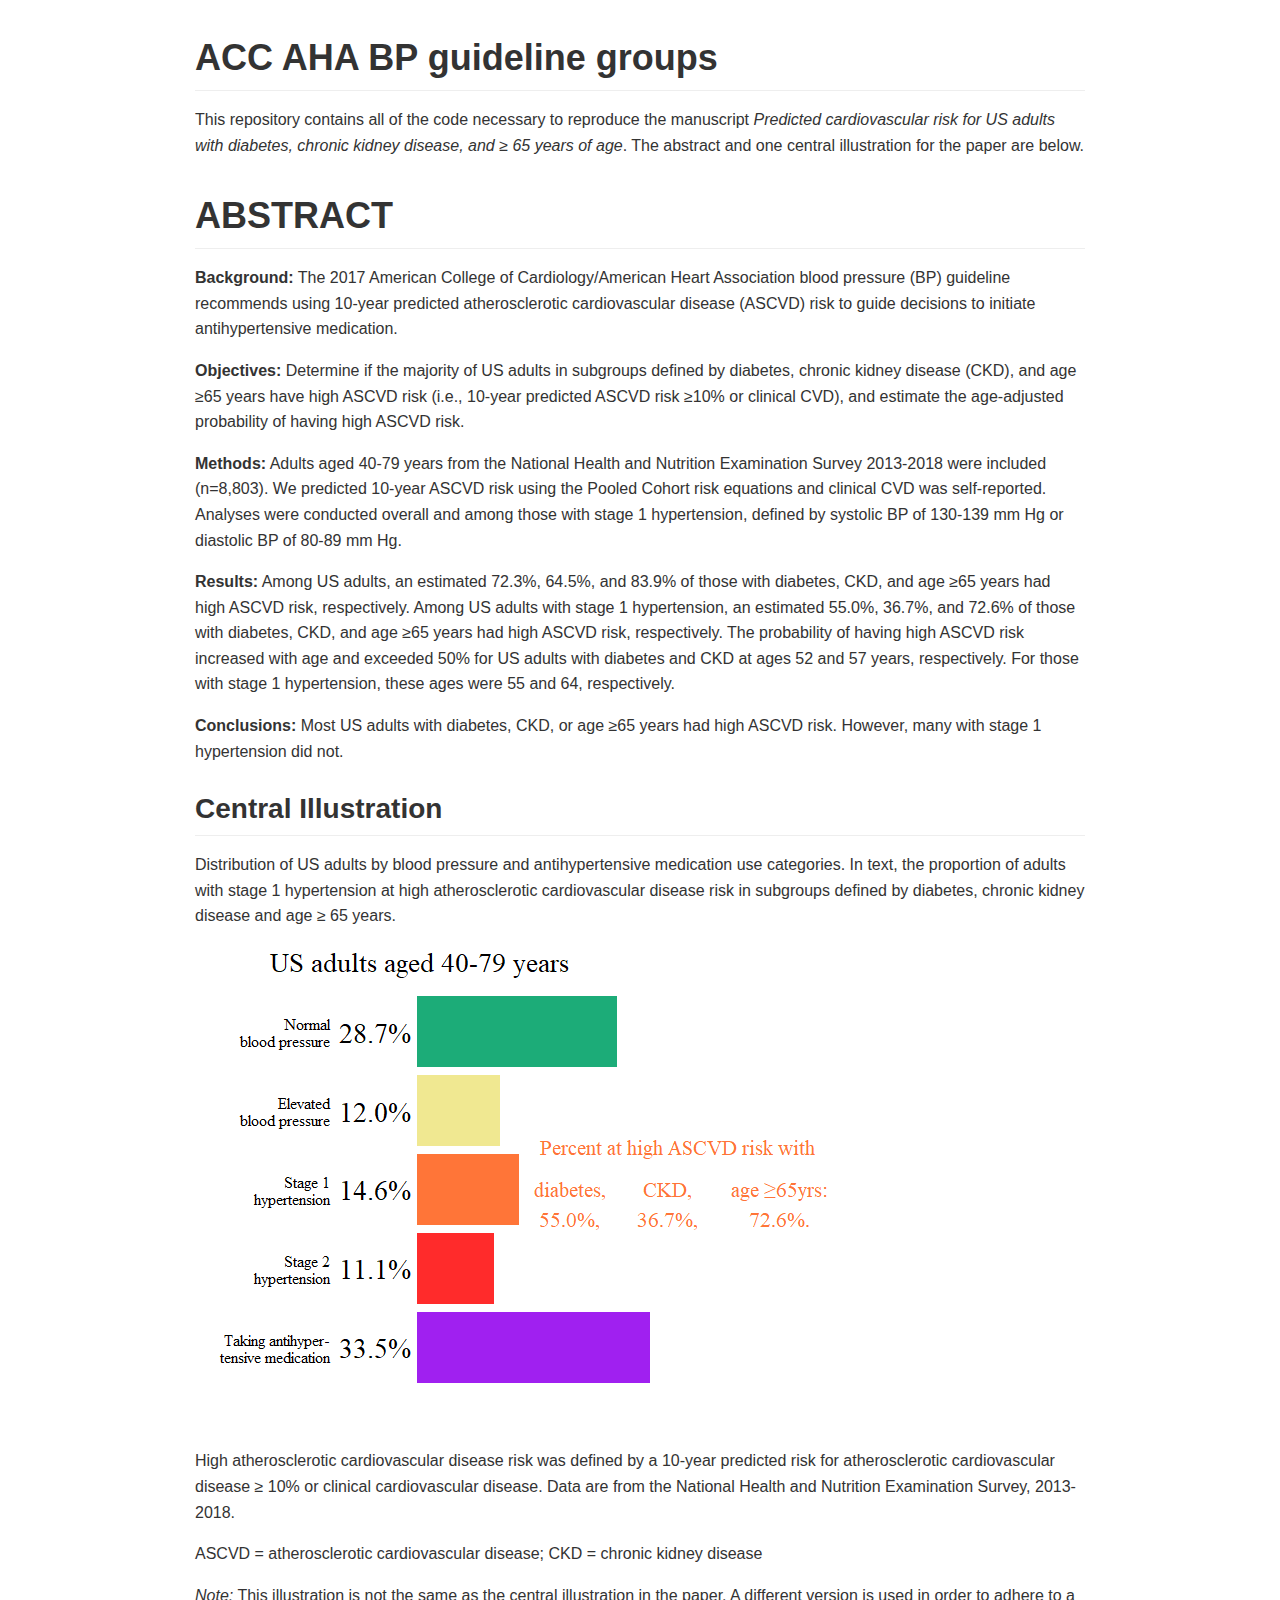
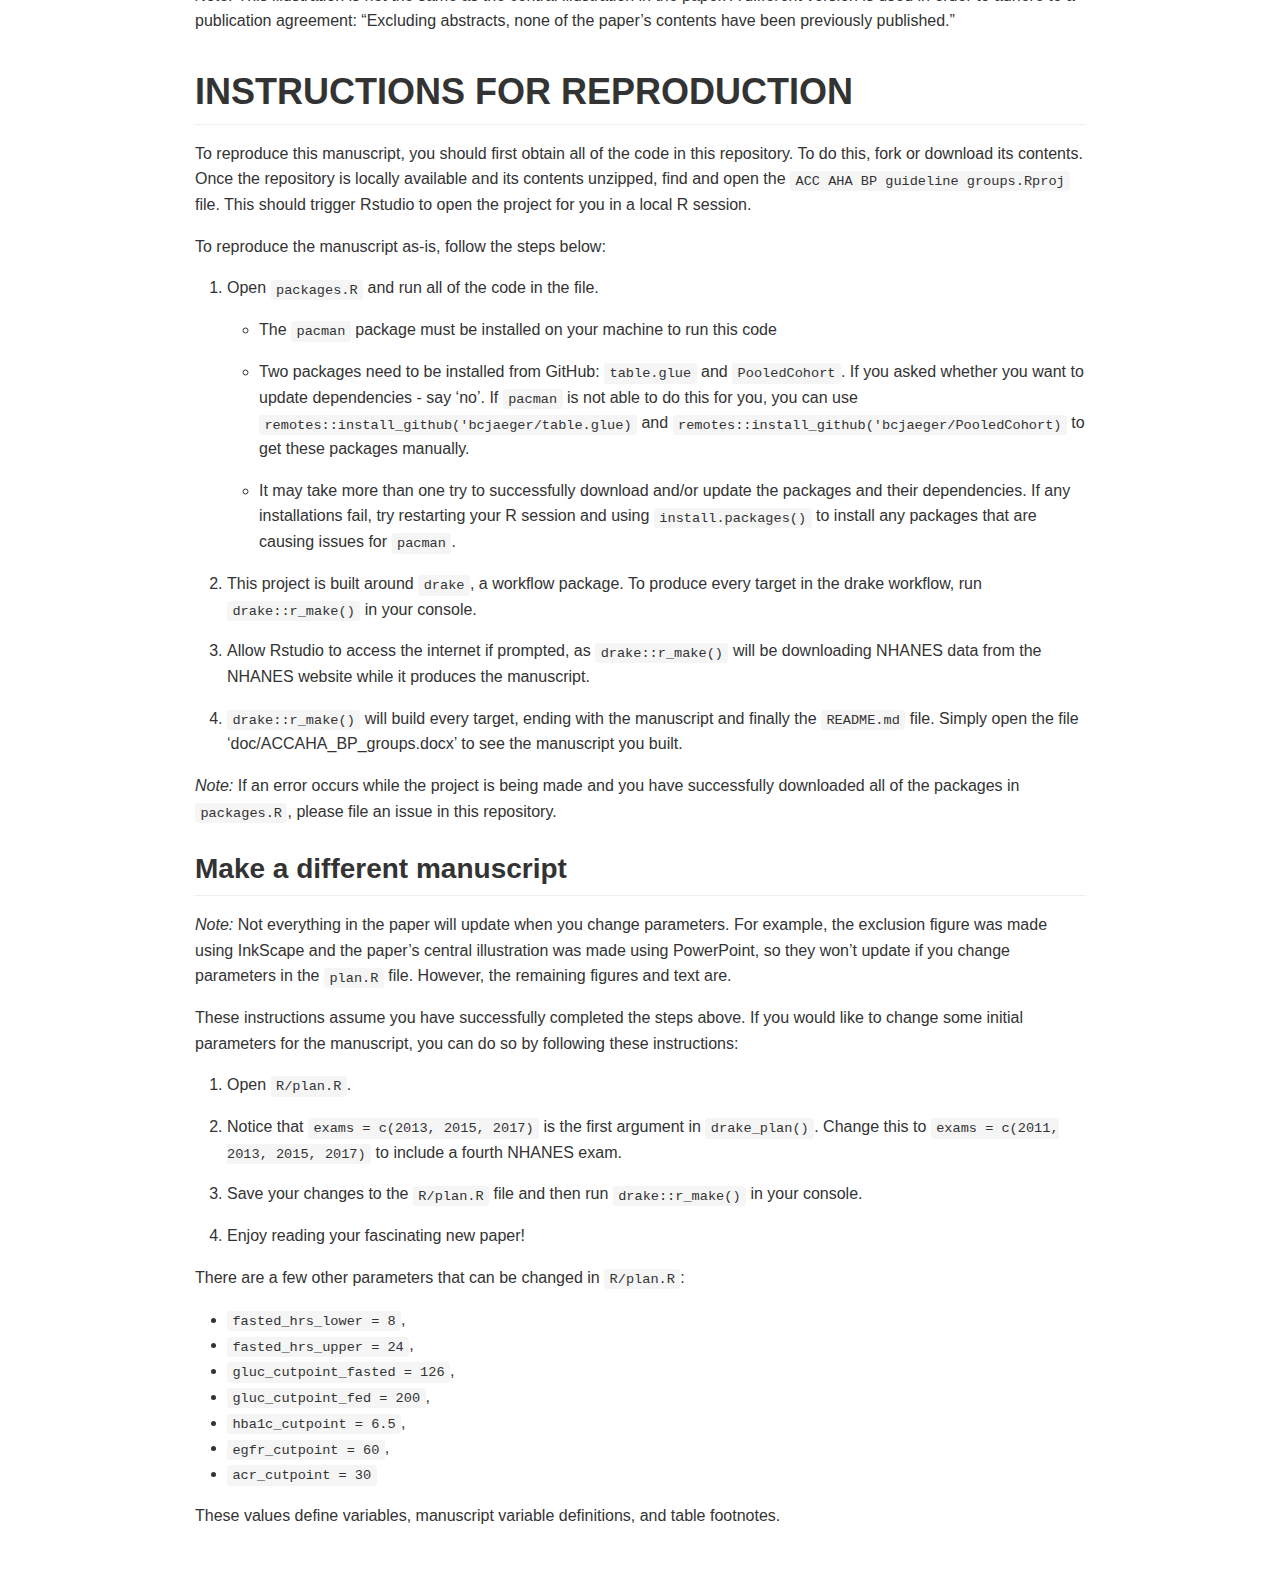
==== README.html @ e724a8c4 "no longer ignore html" ====
<!DOCTYPE html>

<html xmlns="http://www.w3.org/1999/xhtml">

<head>

<meta charset="utf-8">
<meta http-equiv="Content-Type" content="text/html; charset=utf-8" />
<meta name="generator" content="pandoc" />
<meta name="viewport" content="width=device-width, initial-scale=1">

<style type="text/css">
@font-face {
font-family: octicons-link;
src: url([data-uri]) format('woff');
}
body {
-webkit-text-size-adjust: 100%;
text-size-adjust: 100%;
color: #333;
font-family: "Helvetica Neue", Helvetica, "Segoe UI", Arial, freesans, sans-serif, "Apple Color Emoji", "Segoe UI Emoji", "Segoe UI Symbol";
font-size: 16px;
line-height: 1.6;
word-wrap: break-word;
}
a {
background-color: transparent;
}
a:active,
a:hover {
outline: 0;
}
strong {
font-weight: bold;
}
h1 {
font-size: 2em;
margin: 0.67em 0;
}
img {
border: 0;
}
hr {
box-sizing: content-box;
height: 0;
}
pre {
overflow: auto;
}
code,
kbd,
pre {
font-family: monospace, monospace;
font-size: 1em;
}
input {
color: inherit;
font: inherit;
margin: 0;
}
html input[disabled] {
cursor: default;
}
input {
line-height: normal;
}
input[type="checkbox"] {
box-sizing: border-box;
padding: 0;
}
table {
border-collapse: collapse;
border-spacing: 0;
}
td,
th {
padding: 0;
}
* {
box-sizing: border-box;
}
input {
font: 13px / 1.4 Helvetica, arial, nimbussansl, liberationsans, freesans, clean, sans-serif, "Apple Color Emoji", "Segoe UI Emoji", "Segoe UI Symbol";
}
a {
color: #4078c0;
text-decoration: none;
}
a:hover,
a:active {
text-decoration: underline;
}
hr {
height: 0;
margin: 15px 0;
overflow: hidden;
background: transparent;
border: 0;
border-bottom: 1px solid #ddd;
}
hr:before {
display: table;
content: "";
}
hr:after {
display: table;
clear: both;
content: "";
}
h1,
h2,
h3,
h4,
h5,
h6 {
margin-top: 15px;
margin-bottom: 15px;
line-height: 1.1;
}
h1 {
font-size: 30px;
}
h2 {
font-size: 21px;
}
h3 {
font-size: 16px;
}
h4 {
font-size: 14px;
}
h5 {
font-size: 12px;
}
h6 {
font-size: 11px;
}
blockquote {
margin: 0;
}
ul,
ol {
padding: 0;
margin-top: 0;
margin-bottom: 0;
}
ol ol,
ul ol {
list-style-type: lower-roman;
}
ul ul ol,
ul ol ol,
ol ul ol,
ol ol ol {
list-style-type: lower-alpha;
}
dd {
margin-left: 0;
}
code {
font-family: Consolas, "Liberation Mono", Menlo, Courier, monospace;
font-size: 12px;
}
pre {
margin-top: 0;
margin-bottom: 0;
font: 12px Consolas, "Liberation Mono", Menlo, Courier, monospace;
}
.select::-ms-expand {
opacity: 0;
}
.octicon {
font: normal normal normal 16px/1 octicons-link;
display: inline-block;
text-decoration: none;
text-rendering: auto;
-webkit-font-smoothing: antialiased;
-moz-osx-font-smoothing: grayscale;
-webkit-user-select: none;
-moz-user-select: none;
-ms-user-select: none;
user-select: none;
}
.octicon-link:before {
content: '\f05c';
}
.markdown-body:before {
display: table;
content: "";
}
.markdown-body:after {
display: table;
clear: both;
content: "";
}
.markdown-body>*:first-child {
margin-top: 0 !important;
}
.markdown-body>*:last-child {
margin-bottom: 0 !important;
}
a:not([href]) {
color: inherit;
text-decoration: none;
}
.anchor {
display: inline-block;
padding-right: 2px;
margin-left: -18px;
}
.anchor:focus {
outline: none;
}
h1,
h2,
h3,
h4,
h5,
h6 {
margin-top: 1em;
margin-bottom: 16px;
font-weight: bold;
line-height: 1.4;
}
h1 .octicon-link,
h2 .octicon-link,
h3 .octicon-link,
h4 .octicon-link,
h5 .octicon-link,
h6 .octicon-link {
color: #000;
vertical-align: middle;
visibility: hidden;
}
h1:hover .anchor,
h2:hover .anchor,
h3:hover .anchor,
h4:hover .anchor,
h5:hover .anchor,
h6:hover .anchor {
text-decoration: none;
}
h1:hover .anchor .octicon-link,
h2:hover .anchor .octicon-link,
h3:hover .anchor .octicon-link,
h4:hover .anchor .octicon-link,
h5:hover .anchor .octicon-link,
h6:hover .anchor .octicon-link {
visibility: visible;
}
h1 {
padding-bottom: 0.3em;
font-size: 2.25em;
line-height: 1.2;
border-bottom: 1px solid #eee;
}
h1 .anchor {
line-height: 1;
}
h2 {
padding-bottom: 0.3em;
font-size: 1.75em;
line-height: 1.225;
border-bottom: 1px solid #eee;
}
h2 .anchor {
line-height: 1;
}
h3 {
font-size: 1.5em;
line-height: 1.43;
}
h3 .anchor {
line-height: 1.2;
}
h4 {
font-size: 1.25em;
}
h4 .anchor {
line-height: 1.2;
}
h5 {
font-size: 1em;
}
h5 .anchor {
line-height: 1.1;
}
h6 {
font-size: 1em;
color: #777;
}
h6 .anchor {
line-height: 1.1;
}
p,
blockquote,
ul,
ol,
dl,
table,
pre {
margin-top: 0;
margin-bottom: 16px;
}
hr {
height: 4px;
padding: 0;
margin: 16px 0;
background-color: #e7e7e7;
border: 0 none;
}
ul,
ol {
padding-left: 2em;
}
ul ul,
ul ol,
ol ol,
ol ul {
margin-top: 0;
margin-bottom: 0;
}
li>p {
margin-top: 16px;
}
dl {
padding: 0;
}
dl dt {
padding: 0;
margin-top: 16px;
font-size: 1em;
font-style: italic;
font-weight: bold;
}
dl dd {
padding: 0 16px;
margin-bottom: 16px;
}
blockquote {
padding: 0 15px;
color: #777;
border-left: 4px solid #ddd;
}
blockquote>:first-child {
margin-top: 0;
}
blockquote>:last-child {
margin-bottom: 0;
}
table {
display: block;
width: 100%;
overflow: auto;
word-break: normal;
word-break: keep-all;
}
table th {
font-weight: bold;
}
table th,
table td {
padding: 6px 13px;
border: 1px solid #ddd;
}
table tr {
background-color: #fff;
border-top: 1px solid #ccc;
}
table tr:nth-child(2n) {
background-color: #f8f8f8;
}
img {
max-width: 100%;
box-sizing: content-box;
background-color: #fff;
}
code {
padding: 0;
padding-top: 0.2em;
padding-bottom: 0.2em;
margin: 0;
font-size: 85%;
background-color: rgba(0,0,0,0.04);
border-radius: 3px;
}
code:before,
code:after {
letter-spacing: -0.2em;
content: "\00a0";
}
pre>code {
padding: 0;
margin: 0;
font-size: 100%;
word-break: normal;
white-space: pre;
background: transparent;
border: 0;
}
.highlight {
margin-bottom: 16px;
}
.highlight pre,
pre {
padding: 16px;
overflow: auto;
font-size: 85%;
line-height: 1.45;
background-color: #f7f7f7;
border-radius: 3px;
}
.highlight pre {
margin-bottom: 0;
word-break: normal;
}
pre {
word-wrap: normal;
}
pre code {
display: inline;
max-width: initial;
padding: 0;
margin: 0;
overflow: initial;
line-height: inherit;
word-wrap: normal;
background-color: transparent;
border: 0;
}
pre code:before,
pre code:after {
content: normal;
}
kbd {
display: inline-block;
padding: 3px 5px;
font-size: 11px;
line-height: 10px;
color: #555;
vertical-align: middle;
background-color: #fcfcfc;
border: solid 1px #ccc;
border-bottom-color: #bbb;
border-radius: 3px;
box-shadow: inset 0 -1px 0 #bbb;
}
.pl-c {
color: #969896;
}
.pl-c1,
.pl-s .pl-v {
color: #0086b3;
}
.pl-e,
.pl-en {
color: #795da3;
}
.pl-s .pl-s1,
.pl-smi {
color: #333;
}
.pl-ent {
color: #63a35c;
}
.pl-k {
color: #a71d5d;
}
.pl-pds,
.pl-s,
.pl-s .pl-pse .pl-s1,
.pl-sr,
.pl-sr .pl-cce,
.pl-sr .pl-sra,
.pl-sr .pl-sre {
color: #183691;
}
.pl-v {
color: #ed6a43;
}
.pl-id {
color: #b52a1d;
}
.pl-ii {
background-color: #b52a1d;
color: #f8f8f8;
}
.pl-sr .pl-cce {
color: #63a35c;
font-weight: bold;
}
.pl-ml {
color: #693a17;
}
.pl-mh,
.pl-mh .pl-en,
.pl-ms {
color: #1d3e81;
font-weight: bold;
}
.pl-mq {
color: #008080;
}
.pl-mi {
color: #333;
font-style: italic;
}
.pl-mb {
color: #333;
font-weight: bold;
}
.pl-md {
background-color: #ffecec;
color: #bd2c00;
}
.pl-mi1 {
background-color: #eaffea;
color: #55a532;
}
.pl-mdr {
color: #795da3;
font-weight: bold;
}
.pl-mo {
color: #1d3e81;
}
kbd {
display: inline-block;
padding: 3px 5px;
font: 11px Consolas, "Liberation Mono", Menlo, Courier, monospace;
line-height: 10px;
color: #555;
vertical-align: middle;
background-color: #fcfcfc;
border: solid 1px #ccc;
border-bottom-color: #bbb;
border-radius: 3px;
box-shadow: inset 0 -1px 0 #bbb;
}
.task-list-item {
list-style-type: none;
}
.task-list-item+.task-list-item {
margin-top: 3px;
}
.task-list-item input {
margin: 0 0.35em 0.25em -1.6em;
vertical-align: middle;
}
:checked+.radio-label {
z-index: 1;
position: relative;
border-color: #4078c0;
}
.sourceLine {
display: inline-block;
}
code .kw { color: #000000; }
code .dt { color: #ed6a43; }
code .dv { color: #009999; }
code .bn { color: #009999; }
code .fl { color: #009999; }
code .ch { color: #009999; }
code .st { color: #183691; }
code .co { color: #969896; }
code .ot { color: #0086b3; }
code .al { color: #a61717; }
code .fu { color: #63a35c; }
code .er { color: #a61717; background-color: #e3d2d2; }
code .wa { color: #000000; }
code .cn { color: #008080; }
code .sc { color: #008080; }
code .vs { color: #183691; }
code .ss { color: #183691; }
code .im { color: #000000; }
code .va {color: #008080; }
code .cf { color: #000000; }
code .op { color: #000000; }
code .bu { color: #000000; }
code .ex { color: #000000; }
code .pp { color: #999999; }
code .at { color: #008080; }
code .do { color: #969896; }
code .an { color: #008080; }
code .cv { color: #008080; }
code .in { color: #008080; }
</style>
<style>
body {
  box-sizing: border-box;
  min-width: 200px;
  max-width: 980px;
  margin: 0 auto;
  padding: 45px;
  padding-top: 0px;
}
</style>

</head>

<body>

<!-- README.md is generated from README.Rmd. Please edit that file -->

<h1 id="acc-aha-bp-guideline-groups">ACC AHA BP guideline groups</h1>
<p>This repository contains all of the code necessary to reproduce the manuscript <em>Predicted cardiovascular risk for US adults with diabetes, chronic kidney disease, and ≥ 65 years of age</em>. The abstract and one central illustration for the paper are below.</p>
<h1 id="abstract">ABSTRACT</h1>
<p><strong>Background:</strong> The 2017 American College of Cardiology/American Heart Association blood pressure (BP) guideline recommends using 10-year predicted atherosclerotic cardiovascular disease (ASCVD) risk to guide decisions to initiate antihypertensive medication.</p>
<p><strong>Objectives:</strong> Determine if the majority of US adults in subgroups defined by diabetes, chronic kidney disease (CKD), and age ≥65 years have high ASCVD risk (i.e., 10-year predicted ASCVD risk ≥10% or clinical CVD), and estimate the age-adjusted probability of having high ASCVD risk.</p>
<p><strong>Methods:</strong> Adults aged 40-79 years from the National Health and Nutrition Examination Survey 2013-2018 were included (n=8,803). We predicted 10-year ASCVD risk using the Pooled Cohort risk equations and clinical CVD was self-reported. Analyses were conducted overall and among those with stage 1 hypertension, defined by systolic BP of 130-139 mm Hg or diastolic BP of 80-89 mm Hg.</p>
<p><strong>Results:</strong> Among US adults, an estimated 72.3%, 64.5%, and 83.9% of those with diabetes, CKD, and age ≥65 years had high ASCVD risk, respectively. Among US adults with stage 1 hypertension, an estimated 55.0%, 36.7%, and 72.6% of those with diabetes, CKD, and age ≥65 years had high ASCVD risk, respectively. The probability of having high ASCVD risk increased with age and exceeded 50% for US adults with diabetes and CKD at ages 52 and 57 years, respectively. For those with stage 1 hypertension, these ages were 55 and 64, respectively.</p>
<p><strong>Conclusions:</strong> Most US adults with diabetes, CKD, or age ≥65 years had high ASCVD risk. However, many with stage 1 hypertension did not.</p>
<h2 id="central-illustration">Central Illustration</h2>
<p>Distribution of US adults by blood pressure and antihypertensive medication use categories. In text, the proportion of adults with stage 1 hypertension at high atherosclerotic cardiovascular disease risk in subgroups defined by diabetes, chronic kidney disease and age ≥ 65 years.</p>
<p><img src="[data-uri]" /><!-- --></p>
<p>High atherosclerotic cardiovascular disease risk was defined by a 10-year predicted risk for atherosclerotic cardiovascular disease ≥ 10% or clinical cardiovascular disease. Data are from the National Health and Nutrition Examination Survey, 2013-2018.</p>
<p>ASCVD = atherosclerotic cardiovascular disease; CKD = chronic kidney disease</p>
<p><em>Note:</em> This illustration is not the same as the central illustration in the paper. A different version is used in order to adhere to a publication agreement: “Excluding abstracts, none of the paper’s contents have been previously published.”</p>
<h1 id="instructions-for-reproduction">INSTRUCTIONS FOR REPRODUCTION</h1>
<p>To reproduce this manuscript, you should first obtain all of the code in this repository. To do this, fork or download its contents. Once the repository is locally available and its contents unzipped, find and open the <code>ACC AHA BP guideline groups.Rproj</code> file. This should trigger Rstudio to open the project for you in a local R session.</p>
<p>To reproduce the manuscript as-is, follow the steps below:</p>
<ol style="list-style-type: decimal">
<li><p>Open <code>packages.R</code> and run all of the code in the file.</p>
<ul>
<li><p>The <code>pacman</code> package must be installed on your machine to run this code</p></li>
<li><p>Two packages need to be installed from GitHub: <code>table.glue</code> and <code>PooledCohort</code>. If you asked whether you want to update dependencies - say ‘no’. If <code>pacman</code> is not able to do this for you, you can use <code>remotes::install_github(&#39;bcjaeger/table.glue)</code> and <code>remotes::install_github(&#39;bcjaeger/PooledCohort)</code> to get these packages manually.</p></li>
<li><p>It may take more than one try to successfully download and/or update the packages and their dependencies. If any installations fail, try restarting your R session and using <code>install.packages()</code> to install any packages that are causing issues for <code>pacman</code>.</p></li>
</ul></li>
<li><p>This project is built around <code>drake</code>, a workflow package. To produce every target in the drake workflow, run <code>drake::r_make()</code> in your console.</p></li>
<li><p>Allow Rstudio to access the internet if prompted, as <code>drake::r_make()</code> will be downloading NHANES data from the NHANES website while it produces the manuscript.</p></li>
<li><p><code>drake::r_make()</code> will build every target, ending with the manuscript and finally the <code>README.md</code> file. Simply open the file ‘doc/ACCAHA_BP_groups.docx’ to see the manuscript you built.</p></li>
</ol>
<p><em>Note:</em> If an error occurs while the project is being made and you have successfully downloaded all of the packages in <code>packages.R</code>, please file an issue in this repository.</p>
<h2 id="make-a-different-manuscript">Make a different manuscript</h2>
<p><em>Note:</em> Not everything in the paper will update when you change parameters. For example, the exclusion figure was made using InkScape and the paper’s central illustration was made using PowerPoint, so they won’t update if you change parameters in the <code>plan.R</code> file. However, the remaining figures and text are.</p>
<p>These instructions assume you have successfully completed the steps above. If you would like to change some initial parameters for the manuscript, you can do so by following these instructions:</p>
<ol style="list-style-type: decimal">
<li><p>Open <code>R/plan.R</code>.</p></li>
<li><p>Notice that <code>exams = c(2013, 2015, 2017)</code> is the first argument in <code>drake_plan()</code>. Change this to <code>exams = c(2011, 2013, 2015, 2017)</code> to include a fourth NHANES exam.</p></li>
<li><p>Save your changes to the <code>R/plan.R</code> file and then run <code>drake::r_make()</code> in your console.</p></li>
<li><p>Enjoy reading your fascinating new paper!</p></li>
</ol>
<p>There are a few other parameters that can be changed in <code>R/plan.R</code>:</p>
<ul>
<li><code>fasted_hrs_lower = 8</code>,</li>
<li><code>fasted_hrs_upper = 24</code>,</li>
<li><code>gluc_cutpoint_fasted = 126</code>,</li>
<li><code>gluc_cutpoint_fed = 200</code>,</li>
<li><code>hba1c_cutpoint = 6.5</code>,</li>
<li><code>egfr_cutpoint = 60</code>,</li>
<li><code>acr_cutpoint = 30</code></li>
</ul>
<p>These values define variables, manuscript variable definitions, and table footnotes.</p>

</body>
</html>
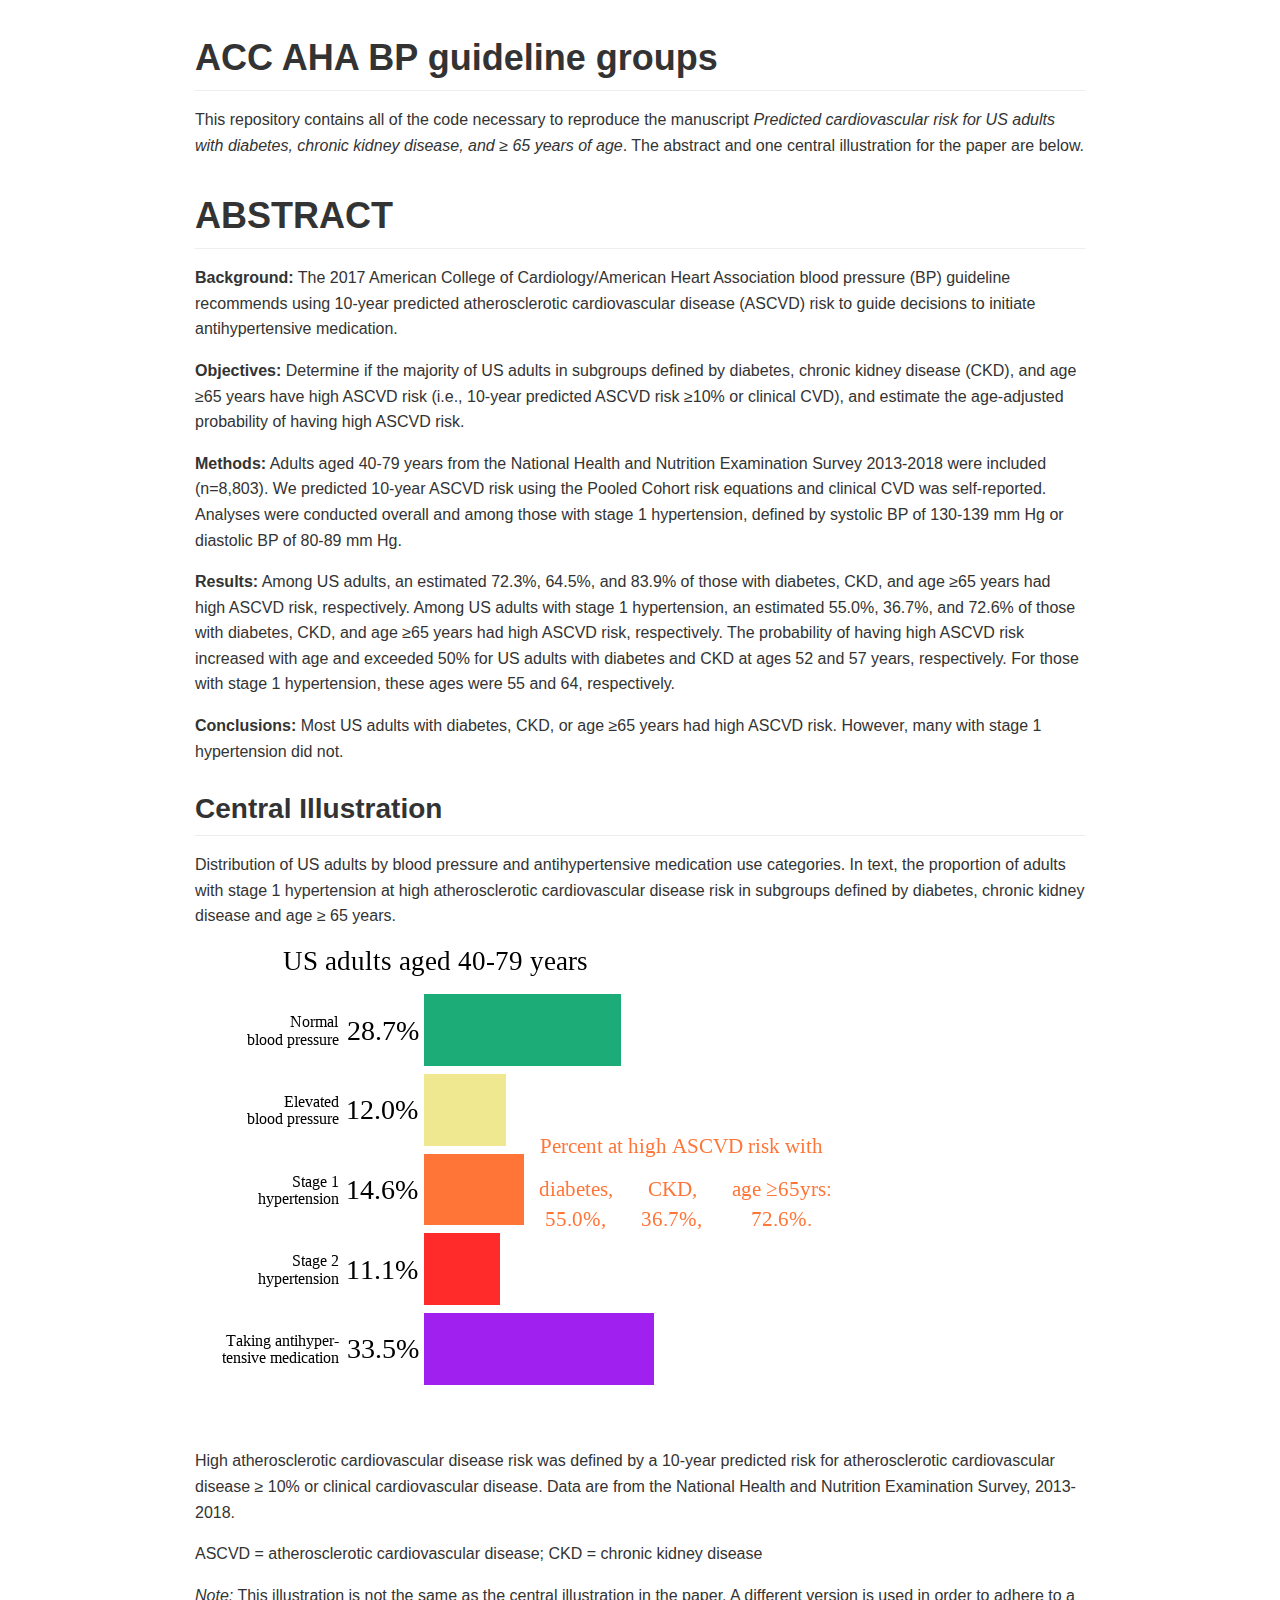
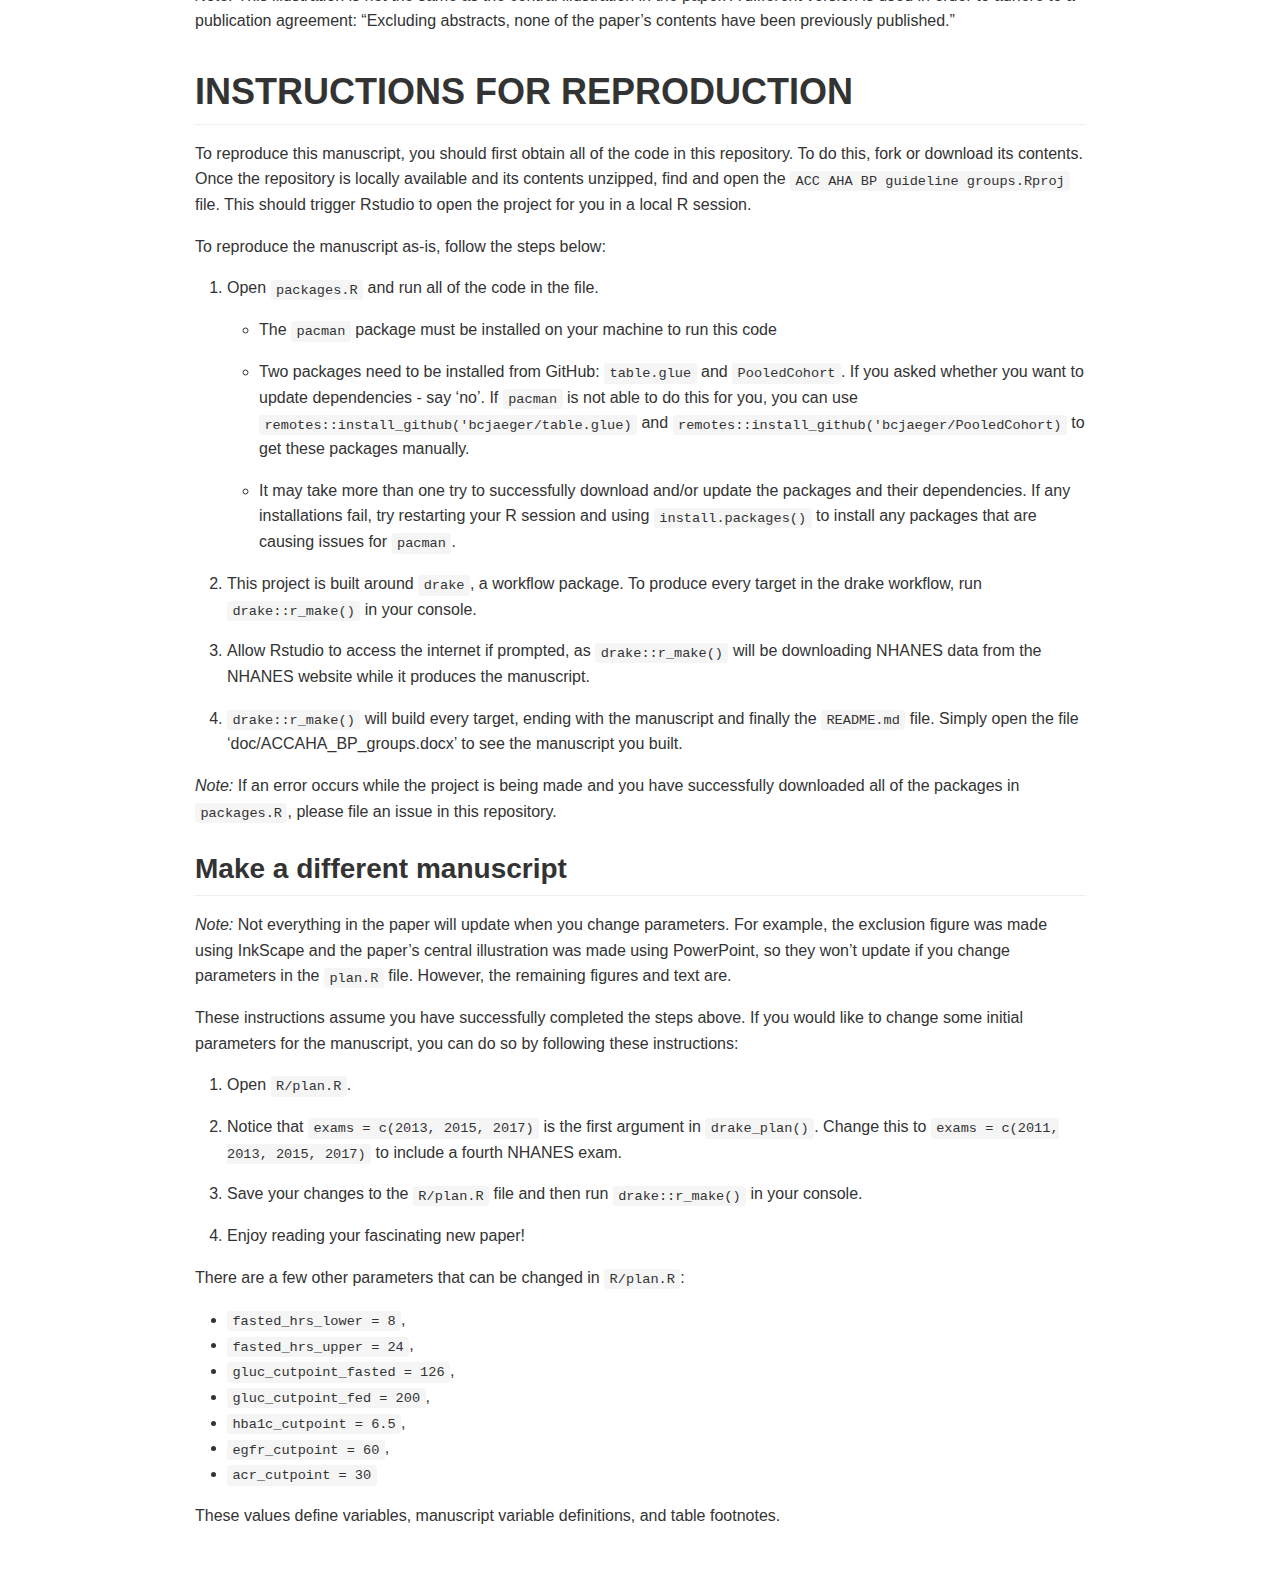
==== commit 0945c80c: "add bp figs" ====
--- a/README.html
+++ b/README.html
@@ -9,582 +9,7 @@
 <meta name="generator" content="pandoc" />
 <meta name="viewport" content="width=device-width, initial-scale=1">
 
-<style type="text/css">
-@font-face {
-font-family: octicons-link;
-src: url([data-uri]) format('woff');
-}
-body {
--webkit-text-size-adjust: 100%;
-text-size-adjust: 100%;
-color: #333;
-font-family: "Helvetica Neue", Helvetica, "Segoe UI", Arial, freesans, sans-serif, "Apple Color Emoji", "Segoe UI Emoji", "Segoe UI Symbol";
-font-size: 16px;
-line-height: 1.6;
-word-wrap: break-word;
-}
-a {
-background-color: transparent;
-}
-a:active,
-a:hover {
-outline: 0;
-}
-strong {
-font-weight: bold;
-}
-h1 {
-font-size: 2em;
-margin: 0.67em 0;
-}
-img {
-border: 0;
-}
-hr {
-box-sizing: content-box;
-height: 0;
-}
-pre {
-overflow: auto;
-}
-code,
-kbd,
-pre {
-font-family: monospace, monospace;
-font-size: 1em;
-}
-input {
-color: inherit;
-font: inherit;
-margin: 0;
-}
-html input[disabled] {
-cursor: default;
-}
-input {
-line-height: normal;
-}
-input[type="checkbox"] {
-box-sizing: border-box;
-padding: 0;
-}
-table {
-border-collapse: collapse;
-border-spacing: 0;
-}
-td,
-th {
-padding: 0;
-}
-* {
-box-sizing: border-box;
-}
-input {
-font: 13px / 1.4 Helvetica, arial, nimbussansl, liberationsans, freesans, clean, sans-serif, "Apple Color Emoji", "Segoe UI Emoji", "Segoe UI Symbol";
-}
-a {
-color: #4078c0;
-text-decoration: none;
-}
-a:hover,
-a:active {
-text-decoration: underline;
-}
-hr {
-height: 0;
-margin: 15px 0;
-overflow: hidden;
-background: transparent;
-border: 0;
-border-bottom: 1px solid #ddd;
-}
-hr:before {
-display: table;
-content: "";
-}
-hr:after {
-display: table;
-clear: both;
-content: "";
-}
-h1,
-h2,
-h3,
-h4,
-h5,
-h6 {
-margin-top: 15px;
-margin-bottom: 15px;
-line-height: 1.1;
-}
-h1 {
-font-size: 30px;
-}
-h2 {
-font-size: 21px;
-}
-h3 {
-font-size: 16px;
-}
-h4 {
-font-size: 14px;
-}
-h5 {
-font-size: 12px;
-}
-h6 {
-font-size: 11px;
-}
-blockquote {
-margin: 0;
-}
-ul,
-ol {
-padding: 0;
-margin-top: 0;
-margin-bottom: 0;
-}
-ol ol,
-ul ol {
-list-style-type: lower-roman;
-}
-ul ul ol,
-ul ol ol,
-ol ul ol,
-ol ol ol {
-list-style-type: lower-alpha;
-}
-dd {
-margin-left: 0;
-}
-code {
-font-family: Consolas, "Liberation Mono", Menlo, Courier, monospace;
-font-size: 12px;
-}
-pre {
-margin-top: 0;
-margin-bottom: 0;
-font: 12px Consolas, "Liberation Mono", Menlo, Courier, monospace;
-}
-.select::-ms-expand {
-opacity: 0;
-}
-.octicon {
-font: normal normal normal 16px/1 octicons-link;
-display: inline-block;
-text-decoration: none;
-text-rendering: auto;
--webkit-font-smoothing: antialiased;
--moz-osx-font-smoothing: grayscale;
--webkit-user-select: none;
--moz-user-select: none;
--ms-user-select: none;
-user-select: none;
-}
-.octicon-link:before {
-content: '\f05c';
-}
-.markdown-body:before {
-display: table;
-content: "";
-}
-.markdown-body:after {
-display: table;
-clear: both;
-content: "";
-}
-.markdown-body>*:first-child {
-margin-top: 0 !important;
-}
-.markdown-body>*:last-child {
-margin-bottom: 0 !important;
-}
-a:not([href]) {
-color: inherit;
-text-decoration: none;
-}
-.anchor {
-display: inline-block;
-padding-right: 2px;
-margin-left: -18px;
-}
-.anchor:focus {
-outline: none;
-}
-h1,
-h2,
-h3,
-h4,
-h5,
-h6 {
-margin-top: 1em;
-margin-bottom: 16px;
-font-weight: bold;
-line-height: 1.4;
-}
-h1 .octicon-link,
-h2 .octicon-link,
-h3 .octicon-link,
-h4 .octicon-link,
-h5 .octicon-link,
-h6 .octicon-link {
-color: #000;
-vertical-align: middle;
-visibility: hidden;
-}
-h1:hover .anchor,
-h2:hover .anchor,
-h3:hover .anchor,
-h4:hover .anchor,
-h5:hover .anchor,
-h6:hover .anchor {
-text-decoration: none;
-}
-h1:hover .anchor .octicon-link,
-h2:hover .anchor .octicon-link,
-h3:hover .anchor .octicon-link,
-h4:hover .anchor .octicon-link,
-h5:hover .anchor .octicon-link,
-h6:hover .anchor .octicon-link {
-visibility: visible;
-}
-h1 {
-padding-bottom: 0.3em;
-font-size: 2.25em;
-line-height: 1.2;
-border-bottom: 1px solid #eee;
-}
-h1 .anchor {
-line-height: 1;
-}
-h2 {
-padding-bottom: 0.3em;
-font-size: 1.75em;
-line-height: 1.225;
-border-bottom: 1px solid #eee;
-}
-h2 .anchor {
-line-height: 1;
-}
-h3 {
-font-size: 1.5em;
-line-height: 1.43;
-}
-h3 .anchor {
-line-height: 1.2;
-}
-h4 {
-font-size: 1.25em;
-}
-h4 .anchor {
-line-height: 1.2;
-}
-h5 {
-font-size: 1em;
-}
-h5 .anchor {
-line-height: 1.1;
-}
-h6 {
-font-size: 1em;
-color: #777;
-}
-h6 .anchor {
-line-height: 1.1;
-}
-p,
-blockquote,
-ul,
-ol,
-dl,
-table,
-pre {
-margin-top: 0;
-margin-bottom: 16px;
-}
-hr {
-height: 4px;
-padding: 0;
-margin: 16px 0;
-background-color: #e7e7e7;
-border: 0 none;
-}
-ul,
-ol {
-padding-left: 2em;
-}
-ul ul,
-ul ol,
-ol ol,
-ol ul {
-margin-top: 0;
-margin-bottom: 0;
-}
-li>p {
-margin-top: 16px;
-}
-dl {
-padding: 0;
-}
-dl dt {
-padding: 0;
-margin-top: 16px;
-font-size: 1em;
-font-style: italic;
-font-weight: bold;
-}
-dl dd {
-padding: 0 16px;
-margin-bottom: 16px;
-}
-blockquote {
-padding: 0 15px;
-color: #777;
-border-left: 4px solid #ddd;
-}
-blockquote>:first-child {
-margin-top: 0;
-}
-blockquote>:last-child {
-margin-bottom: 0;
-}
-table {
-display: block;
-width: 100%;
-overflow: auto;
-word-break: normal;
-word-break: keep-all;
-}
-table th {
-font-weight: bold;
-}
-table th,
-table td {
-padding: 6px 13px;
-border: 1px solid #ddd;
-}
-table tr {
-background-color: #fff;
-border-top: 1px solid #ccc;
-}
-table tr:nth-child(2n) {
-background-color: #f8f8f8;
-}
-img {
-max-width: 100%;
-box-sizing: content-box;
-background-color: #fff;
-}
-code {
-padding: 0;
-padding-top: 0.2em;
-padding-bottom: 0.2em;
-margin: 0;
-font-size: 85%;
-background-color: rgba(0,0,0,0.04);
-border-radius: 3px;
-}
-code:before,
-code:after {
-letter-spacing: -0.2em;
-content: "\00a0";
-}
-pre>code {
-padding: 0;
-margin: 0;
-font-size: 100%;
-word-break: normal;
-white-space: pre;
-background: transparent;
-border: 0;
-}
-.highlight {
-margin-bottom: 16px;
-}
-.highlight pre,
-pre {
-padding: 16px;
-overflow: auto;
-font-size: 85%;
-line-height: 1.45;
-background-color: #f7f7f7;
-border-radius: 3px;
-}
-.highlight pre {
-margin-bottom: 0;
-word-break: normal;
-}
-pre {
-word-wrap: normal;
-}
-pre code {
-display: inline;
-max-width: initial;
-padding: 0;
-margin: 0;
-overflow: initial;
-line-height: inherit;
-word-wrap: normal;
-background-color: transparent;
-border: 0;
-}
-pre code:before,
-pre code:after {
-content: normal;
-}
-kbd {
-display: inline-block;
-padding: 3px 5px;
-font-size: 11px;
-line-height: 10px;
-color: #555;
-vertical-align: middle;
-background-color: #fcfcfc;
-border: solid 1px #ccc;
-border-bottom-color: #bbb;
-border-radius: 3px;
-box-shadow: inset 0 -1px 0 #bbb;
-}
-.pl-c {
-color: #969896;
-}
-.pl-c1,
-.pl-s .pl-v {
-color: #0086b3;
-}
-.pl-e,
-.pl-en {
-color: #795da3;
-}
-.pl-s .pl-s1,
-.pl-smi {
-color: #333;
-}
-.pl-ent {
-color: #63a35c;
-}
-.pl-k {
-color: #a71d5d;
-}
-.pl-pds,
-.pl-s,
-.pl-s .pl-pse .pl-s1,
-.pl-sr,
-.pl-sr .pl-cce,
-.pl-sr .pl-sra,
-.pl-sr .pl-sre {
-color: #183691;
-}
-.pl-v {
-color: #ed6a43;
-}
-.pl-id {
-color: #b52a1d;
-}
-.pl-ii {
-background-color: #b52a1d;
-color: #f8f8f8;
-}
-.pl-sr .pl-cce {
-color: #63a35c;
-font-weight: bold;
-}
-.pl-ml {
-color: #693a17;
-}
-.pl-mh,
-.pl-mh .pl-en,
-.pl-ms {
-color: #1d3e81;
-font-weight: bold;
-}
-.pl-mq {
-color: #008080;
-}
-.pl-mi {
-color: #333;
-font-style: italic;
-}
-.pl-mb {
-color: #333;
-font-weight: bold;
-}
-.pl-md {
-background-color: #ffecec;
-color: #bd2c00;
-}
-.pl-mi1 {
-background-color: #eaffea;
-color: #55a532;
-}
-.pl-mdr {
-color: #795da3;
-font-weight: bold;
-}
-.pl-mo {
-color: #1d3e81;
-}
-kbd {
-display: inline-block;
-padding: 3px 5px;
-font: 11px Consolas, "Liberation Mono", Menlo, Courier, monospace;
-line-height: 10px;
-color: #555;
-vertical-align: middle;
-background-color: #fcfcfc;
-border: solid 1px #ccc;
-border-bottom-color: #bbb;
-border-radius: 3px;
-box-shadow: inset 0 -1px 0 #bbb;
-}
-.task-list-item {
-list-style-type: none;
-}
-.task-list-item+.task-list-item {
-margin-top: 3px;
-}
-.task-list-item input {
-margin: 0 0.35em 0.25em -1.6em;
-vertical-align: middle;
-}
-:checked+.radio-label {
-z-index: 1;
-position: relative;
-border-color: #4078c0;
-}
-.sourceLine {
-display: inline-block;
-}
-code .kw { color: #000000; }
-code .dt { color: #ed6a43; }
-code .dv { color: #009999; }
-code .bn { color: #009999; }
-code .fl { color: #009999; }
-code .ch { color: #009999; }
-code .st { color: #183691; }
-code .co { color: #969896; }
-code .ot { color: #0086b3; }
-code .al { color: #a61717; }
-code .fu { color: #63a35c; }
-code .er { color: #a61717; background-color: #e3d2d2; }
-code .wa { color: #000000; }
-code .cn { color: #008080; }
-code .sc { color: #008080; }
-code .vs { color: #183691; }
-code .ss { color: #183691; }
-code .im { color: #000000; }
-code .va {color: #008080; }
-code .cf { color: #000000; }
-code .op { color: #000000; }
-code .bu { color: #000000; }
-code .ex { color: #000000; }
-code .pp { color: #999999; }
-code .at { color: #008080; }
-code .do { color: #969896; }
-code .an { color: #008080; }
-code .cv { color: #008080; }
-code .in { color: #008080; }
-</style>
+<link rel="stylesheet" href="data:text/css,%0A%40font%2Dface%20%7B%0Afont%2Dfamily%3A%20octicons%2Dlink%3B%0Asrc%3A%20url%28data%3Afont%2Fwoff%3Bcharset%3Dutf%2D8%3Bbase64%[base64]%[base64]%2FaFGpk3jaTY6xa8JAGMW%2FO62BDi0tJLYQincXEypYIiGJjSgHniQ6umTsUEyLm5BV6NDBP8Tpts6F0v%2Bk%2F0an2i%2BitHDw3v2%2B9%2BDBKTzsJNnWJNTgHEy4BgG3EMI9DCEDOGEXzDADU5hBKMIgNPZqoD3SilVaXZCER3%2FI7AtxEJLtzzuZfI%2BVVkprxTlXShWKb3TBecG11rwoNlmmn1P2WYcJczl32etSpKnziC7lQyWe1smVPy%2FLt7Kc%2B0vWY%2FgAgIIEqAN9we0pwKXreiMasxvabDQMM4riO%2BqxM2ogwDGOZTXxwxDiycQIcoYFBLj5K3EIaSctAq2kTYiw%2Bymhce7vwM9jSqO8JyVd5RH9gyTt2%2BJ%2FyUmYlIR0s04n6%2B7Vm1ozezUeLEaUjhaDSuXHwVRgvLJn1tQ7xiuVv%2FocTRF42mNgZGBgYGbwZOBiAAFGJBIMAAizAFoAAABiAGIAznjaY2BkYGAA4in8zwXi%2BW2%2BMjCzMIDApSwvXzC97Z4Ig8N%2FBxYGZgcgl52BCSQKAA3jCV8CAABfAAAAAAQAAEB42mNgZGBg4f3vACQZQABIMjKgAmYAKEgBXgAAeNpjYGY6wTiBgZWBg2kmUxoDA4MPhGZMYzBi1AHygVLYQUCaawqDA4PChxhmh%2F8ODDEsvAwHgMKMIDnGL0x7gJQCAwMAJd4MFwAAAHjaY2BgYGaA4DAGRgYQkAHyGMF8NgYrIM3JIAGVYYDT%2BAEjAwuDFpBmA9KMDEwMCh9i%2Fv8H8sH0%2F4dQc1iAmAkALaUKLgAAAHjaTY9LDsIgEIbtgqHUPpDi3gPoBVyRTmTddOmqTXThEXqrob2gQ1FjwpDvfwCBdmdXC5AVKFu3e5MfNFJ29KTQT48Ob9%2FlqYwOGZxeUelN2U2R6%2BcArgtCJpauW7UQBqnFkUsjAY%2FkOU1cP%2BDAgvxwn1chZDwUbd6CFimGXwzwF6tPbFIcjEl%2BvvmM%2FbyA48e6tWrKArm4ZJlCbdsrxksL1AwWn%2FyBSJKpYbq8AXaaTb8AAHja28jAwOC00ZrBeQNDQOWO%2F%2FsdBBgYGRiYWYAEELEwMTE4uzo5Zzo5b2BxdnFOcALxNjA6b2ByTswC8jYwg0VlNuoCTWAMqNzMzsoK1rEhNqByEyerg5PMJlYuVueETKcd%2F89uBpnpvIEVomeHLoMsAAe1Id4AAAAAAAB42oWQT07CQBTGv0JBhagk7HQzKxca2sJCE1hDt4QF%2B9JOS0nbaaYDCQfwCJ7Au3AHj%2BLO13FMmm6cl7785vven0kBjHCBhfpYuNa5Ph1c0e2Xu3jEvWG7UdPDLZ4N92nOm%2BEBXuAbHmIMSRMs%2B4aUEd4Nd3CHD8NdvOLTsA2GL8M9PODbcL%2BhD7C1xoaHeLJSEao0FEW14ckxC%2BTU8TxvsY6X0eLPmRhry2WVioLpkrbp84LLQPGI7c6sOiUzpWIWS5GzlSgUzzLBSikOPFTOXqly7rqx0Z1Q5BAIoZBSFihQYQOOBEdkCOgXTOHA07HAGjGWiIjaPZNW13%2F%2Blm6S9FT7rLHFJ6fQbkATOG1j2OFMucKJJsxIVfQORl%2B9Jyda6Sl1dUYhSCm1dyClfoeDve4qMYdLEbfqHf3O%2FAdDumsjAAB42mNgYoAAZQYjBmyAGYQZmdhL8zLdDEydARfoAqIAAAABAAMABwAKABMAB%2F%2F%2FAA8AAQAAAAAAAAAAAAAAAAABAAAAAA%3D%3D%29%20format%28%27woff%27%29%3B%0A%7D%0Abody%20%7B%0A%2Dwebkit%2Dtext%2Dsize%2Dadjust%3A%20100%25%3B%0Atext%2Dsize%2Dadjust%3A%20100%25%3B%0Acolor%3A%20%23333%3B%0Afont%2Dfamily%3A%20%22Helvetica%20Neue%22%2C%20Helvetica%2C%20%22Segoe%20UI%22%2C%20Arial%2C%20freesans%2C%20sans%2Dserif%2C%20%22Apple%20Color%20Emoji%22%2C%20%22Segoe%20UI%20Emoji%22%2C%20%22Segoe%20UI%20Symbol%22%3B%0Afont%2Dsize%3A%2016px%3B%0Aline%2Dheight%3A%201%2E6%3B%0Aword%2Dwrap%3A%20break%2Dword%3B%0A%7D%0Aa%20%7B%0Abackground%2Dcolor%3A%20transparent%3B%0A%7D%0Aa%3Aactive%2C%0Aa%3Ahover%20%7B%0Aoutline%3A%200%3B%0A%7D%0Astrong%20%7B%0Afont%2Dweight%3A%20bold%3B%0A%7D%0Ah1%20%7B%0Afont%2Dsize%3A%202em%3B%0Amargin%3A%200%2E67em%200%3B%0A%7D%0Aimg%20%7B%0Aborder%3A%200%3B%0A%7D%0Ahr%20%7B%0Abox%2Dsizing%3A%20content%2Dbox%3B%0Aheight%3A%200%3B%0A%7D%0Apre%20%7B%0Aoverflow%3A%20auto%3B%0A%7D%0Acode%2C%0Akbd%2C%0Apre%20%7B%0Afont%2Dfamily%3A%20monospace%2C%20monospace%3B%0Afont%2Dsize%3A%201em%3B%0A%7D%0Ainput%20%7B%0Acolor%3A%20inherit%3B%0Afont%3A%20inherit%3B%0Amargin%3A%200%3B%0A%7D%0Ahtml%20input%5Bdisabled%5D%20%7B%0Acursor%3A%20default%3B%0A%7D%0Ainput%20%7B%0Aline%2Dheight%3A%20normal%3B%0A%7D%0Ainput%5Btype%3D%22checkbox%22%5D%20%7B%0Abox%2Dsizing%3A%20border%2Dbox%3B%0Apadding%3A%200%3B%0A%7D%0Atable%20%7B%0Aborder%2Dcollapse%3A%20collapse%3B%0Aborder%2Dspacing%3A%200%3B%0A%7D%0Atd%2C%0Ath%20%7B%0Apadding%3A%200%3B%0A%7D%0A%2A%20%7B%0Abox%2Dsizing%3A%20border%2Dbox%3B%0A%7D%0Ainput%20%7B%0Afont%3A%2013px%20%2F%201%2E4%20Helvetica%2C%20arial%2C%20nimbussansl%2C%20liberationsans%2C%20freesans%2C%20clean%2C%20sans%2Dserif%2C%20%22Apple%20Color%20Emoji%22%2C%20%22Segoe%20UI%20Emoji%22%2C%20%22Segoe%20UI%20Symbol%22%3B%0A%7D%0Aa%20%7B%0Acolor%3A%20%234078c0%3B%0Atext%2Ddecoration%3A%20none%3B%0A%7D%0Aa%3Ahover%2C%0Aa%3Aactive%20%7B%0Atext%2Ddecoration%3A%20underline%3B%0A%7D%0Ahr%20%7B%0Aheight%3A%200%3B%0Amargin%3A%2015px%200%3B%0Aoverflow%3A%20hidden%3B%0Abackground%3A%20transparent%3B%0Aborder%3A%200%3B%0Aborder%2Dbottom%3A%201px%20solid%20%23ddd%3B%0A%7D%0Ahr%3Abefore%20%7B%0Adisplay%3A%20table%3B%0Acontent%3A%20%22%22%3B%0A%7D%0Ahr%3Aafter%20%7B%0Adisplay%3A%20table%3B%0Aclear%3A%20both%3B%0Acontent%3A%20%22%22%3B%0A%7D%0Ah1%2C%0Ah2%2C%0Ah3%2C%0Ah4%2C%0Ah5%2C%0Ah6%20%7B%0Amargin%2Dtop%3A%2015px%3B%0Amargin%2Dbottom%3A%2015px%3B%0Aline%2Dheight%3A%201%2E1%3B%0A%7D%0Ah1%20%7B%0Afont%2Dsize%3A%2030px%3B%0A%7D%0Ah2%20%7B%0Afont%2Dsize%3A%2021px%3B%0A%7D%0Ah3%20%7B%0Afont%2Dsize%3A%2016px%3B%0A%7D%0Ah4%20%7B%0Afont%2Dsize%3A%2014px%3B%0A%7D%0Ah5%20%7B%0Afont%2Dsize%3A%2012px%3B%0A%7D%0Ah6%20%7B%0Afont%2Dsize%3A%2011px%3B%0A%7D%0Ablockquote%20%7B%0Amargin%3A%200%3B%0A%7D%0Aul%2C%0Aol%20%7B%0Apadding%3A%200%3B%0Amargin%2Dtop%3A%200%3B%0Amargin%2Dbottom%3A%200%3B%0A%7D%0Aol%20ol%2C%0Aul%20ol%20%7B%0Alist%2Dstyle%2Dtype%3A%20lower%2Droman%3B%0A%7D%0Aul%20ul%20ol%2C%0Aul%20ol%20ol%2C%0Aol%20ul%20ol%2C%0Aol%20ol%20ol%20%7B%0Alist%2Dstyle%2Dtype%3A%20lower%2Dalpha%3B%0A%7D%0Add%20%7B%0Amargin%2Dleft%3A%200%3B%0A%7D%0Acode%20%7B%0Afont%2Dfamily%3A%20Consolas%2C%20%22Liberation%20Mono%22%2C%20Menlo%2C%20Courier%2C%20monospace%3B%0Afont%2Dsize%3A%2012px%3B%0A%7D%0Apre%20%7B%0Amargin%2Dtop%3A%200%3B%0Amargin%2Dbottom%3A%200%3B%0Afont%3A%2012px%20Consolas%2C%20%22Liberation%20Mono%22%2C%20Menlo%2C%20Courier%2C%20monospace%3B%0A%7D%0A%2Eselect%3A%3A%2Dms%2Dexpand%20%7B%0Aopacity%3A%200%3B%0A%7D%0A%2Eocticon%20%7B%0Afont%3A%20normal%20normal%20normal%2016px%2F1%20octicons%2Dlink%3B%0Adisplay%3A%20inline%2Dblock%3B%0Atext%2Ddecoration%3A%20none%3B%0Atext%2Drendering%3A%20auto%3B%0A%2Dwebkit%2Dfont%2Dsmoothing%3A%20antialiased%3B%0A%2Dmoz%2Dosx%2Dfont%2Dsmoothing%3A%20grayscale%3B%0A%2Dwebkit%2Duser%2Dselect%3A%20none%3B%0A%2Dmoz%2Duser%2Dselect%3A%20none%3B%0A%2Dms%2Duser%2Dselect%3A%20none%3B%0Auser%2Dselect%3A%20none%3B%0A%7D%0A%2Eocticon%2Dlink%3Abefore%20%7B%0Acontent%3A%20%27%5Cf05c%27%3B%0A%7D%0A%2Emarkdown%2Dbody%3Abefore%20%7B%0Adisplay%3A%20table%3B%0Acontent%3A%20%22%22%3B%0A%7D%0A%2Emarkdown%2Dbody%3Aafter%20%7B%0Adisplay%3A%20table%3B%0Aclear%3A%20both%3B%0Acontent%3A%20%22%22%3B%0A%7D%0A%2Emarkdown%2Dbody%3E%2A%3Afirst%2Dchild%20%7B%0Amargin%2Dtop%3A%200%20%21important%3B%0A%7D%0A%2Emarkdown%2Dbody%3E%2A%3Alast%2Dchild%20%7B%0Amargin%2Dbottom%3A%200%20%21important%3B%0A%7D%0Aa%3Anot%28%5Bhref%5D%29%20%7B%0Acolor%3A%20inherit%3B%0Atext%2Ddecoration%3A%20none%3B%0A%7D%0A%2Eanchor%20%7B%0Adisplay%3A%20inline%2Dblock%3B%0Apadding%2Dright%3A%202px%3B%0Amargin%2Dleft%3A%20%2D18px%3B%0A%7D%0A%2Eanchor%3Afocus%20%7B%0Aoutline%3A%20none%3B%0A%7D%0Ah1%2C%0Ah2%2C%0Ah3%2C%0Ah4%2C%0Ah5%2C%0Ah6%20%7B%0Amargin%2Dtop%3A%201em%3B%0Amargin%2Dbottom%3A%2016px%3B%0Afont%2Dweight%3A%20bold%3B%0Aline%2Dheight%3A%201%2E4%3B%0A%7D%0Ah1%20%2Eocticon%2Dlink%2C%0Ah2%20%2Eocticon%2Dlink%2C%0Ah3%20%2Eocticon%2Dlink%2C%0Ah4%20%2Eocticon%2Dlink%2C%0Ah5%20%2Eocticon%2Dlink%2C%0Ah6%20%2Eocticon%2Dlink%20%7B%0Acolor%3A%20%23000%3B%0Avertical%2Dalign%3A%20middle%3B%0Avisibility%3A%20hidden%3B%0A%7D%0Ah1%3Ahover%20%2Eanchor%2C%0Ah2%3Ahover%20%2Eanchor%2C%0Ah3%3Ahover%20%2Eanchor%2C%0Ah4%3Ahover%20%2Eanchor%2C%0Ah5%3Ahover%20%2Eanchor%2C%0Ah6%3Ahover%20%2Eanchor%20%7B%0Atext%2Ddecoration%3A%20none%3B%0A%7D%0Ah1%3Ahover%20%2Eanchor%20%2Eocticon%2Dlink%2C%0Ah2%3Ahover%20%2Eanchor%20%2Eocticon%2Dlink%2C%0Ah3%3Ahover%20%2Eanchor%20%2Eocticon%2Dlink%2C%0Ah4%3Ahover%20%2Eanchor%20%2Eocticon%2Dlink%2C%0Ah5%3Ahover%20%2Eanchor%20%2Eocticon%2Dlink%2C%0Ah6%3Ahover%20%2Eanchor%20%2Eocticon%2Dlink%20%7B%0Avisibility%3A%20visible%3B%0A%7D%0Ah1%20%7B%0Apadding%2Dbottom%3A%200%2E3em%3B%0Afont%2Dsize%3A%202%2E25em%3B%0Aline%2Dheight%3A%201%2E2%3B%0Aborder%2Dbottom%3A%201px%20solid%20%23eee%3B%0A%7D%0Ah1%20%2Eanchor%20%7B%0Aline%2Dheight%3A%201%3B%0A%7D%0Ah2%20%7B%0Apadding%2Dbottom%3A%200%2E3em%3B%0Afont%2Dsize%3A%201%2E75em%3B%0Aline%2Dheight%3A%201%2E225%3B%0Aborder%2Dbottom%3A%201px%20solid%20%23eee%3B%0A%7D%0Ah2%20%2Eanchor%20%7B%0Aline%2Dheight%3A%201%3B%0A%7D%0Ah3%20%7B%0Afont%2Dsize%3A%201%2E5em%3B%0Aline%2Dheight%3A%201%2E43%3B%0A%7D%0Ah3%20%2Eanchor%20%7B%0Aline%2Dheight%3A%201%2E2%3B%0A%7D%0Ah4%20%7B%0Afont%2Dsize%3A%201%2E25em%3B%0A%7D%0Ah4%20%2Eanchor%20%7B%0Aline%2Dheight%3A%201%2E2%3B%0A%7D%0Ah5%20%7B%0Afont%2Dsize%3A%201em%3B%0A%7D%0Ah5%20%2Eanchor%20%7B%0Aline%2Dheight%3A%201%2E1%3B%0A%7D%0Ah6%20%7B%0Afont%2Dsize%3A%201em%3B%0Acolor%3A%20%23777%3B%0A%7D%0Ah6%20%2Eanchor%20%7B%0Aline%2Dheight%3A%201%2E1%3B%0A%7D%0Ap%2C%0Ablockquote%2C%0Aul%2C%0Aol%2C%0Adl%2C%0Atable%2C%0Apre%20%7B%0Amargin%2Dtop%3A%200%3B%0Amargin%2Dbottom%3A%2016px%3B%0A%7D%0Ahr%20%7B%0Aheight%3A%204px%3B%0Apadding%3A%200%3B%0Amargin%3A%2016px%200%3B%0Abackground%2Dcolor%3A%20%23e7e7e7%3B%0Aborder%3A%200%20none%3B%0A%7D%0Aul%2C%0Aol%20%7B%0Apadding%2Dleft%3A%202em%3B%0A%7D%0Aul%20ul%2C%0Aul%20ol%2C%0Aol%20ol%2C%0Aol%20ul%20%7B%0Amargin%2Dtop%3A%200%3B%0Amargin%2Dbottom%3A%200%3B%0A%7D%0Ali%3Ep%20%7B%0Amargin%2Dtop%3A%2016px%3B%0A%7D%0Adl%20%7B%0Apadding%3A%200%3B%0A%7D%0Adl%20dt%20%7B%0Apadding%3A%200%3B%0Amargin%2Dtop%3A%2016px%3B%0Afont%2Dsize%3A%201em%3B%0Afont%2Dstyle%3A%20italic%3B%0Afont%2Dweight%3A%20bold%3B%0A%7D%0Adl%20dd%20%7B%0Apadding%3A%200%2016px%3B%0Amargin%2Dbottom%3A%2016px%3B%0A%7D%0Ablockquote%20%7B%0Apadding%3A%200%2015px%3B%0Acolor%3A%20%23777%3B%0Aborder%2Dleft%3A%204px%20solid%20%23ddd%3B%0A%7D%0Ablockquote%3E%3Afirst%2Dchild%20%7B%0Amargin%2Dtop%3A%200%3B%0A%7D%0Ablockquote%3E%3Alast%2Dchild%20%7B%0Amargin%2Dbottom%3A%200%3B%0A%7D%0Atable%20%7B%0Adisplay%3A%20block%3B%0Awidth%3A%20100%25%3B%0Aoverflow%3A%20auto%3B%0Aword%2Dbreak%3A%20normal%3B%0Aword%2Dbreak%3A%20keep%2Dall%3B%0A%7D%0Atable%20th%20%7B%0Afont%2Dweight%3A%20bold%3B%0A%7D%0Atable%20th%2C%0Atable%20td%20%7B%0Apadding%3A%206px%2013px%3B%0Aborder%3A%201px%20solid%20%23ddd%3B%0A%7D%0Atable%20tr%20%7B%0Abackground%2Dcolor%3A%20%23fff%3B%0Aborder%2Dtop%3A%201px%20solid%20%23ccc%3B%0A%7D%0Atable%20tr%3Anth%2Dchild%282n%29%20%7B%0Abackground%2Dcolor%3A%20%23f8f8f8%3B%0A%7D%0Aimg%20%7B%0Amax%2Dwidth%3A%20100%25%3B%0Abox%2Dsizing%3A%20content%2Dbox%3B%0Abackground%2Dcolor%3A%20%23fff%3B%0A%7D%0Acode%20%7B%0Apadding%3A%200%3B%0Apadding%2Dtop%3A%200%2E2em%3B%0Apadding%2Dbottom%3A%200%2E2em%3B%0Amargin%3A%200%3B%0Afont%2Dsize%3A%2085%25%3B%0Abackground%2Dcolor%3A%20rgba%280%2C0%2C0%2C0%2E04%29%3B%0Aborder%2Dradius%3A%203px%3B%0A%7D%0Acode%3Abefore%2C%0Acode%3Aafter%20%7B%0Aletter%2Dspacing%3A%20%2D0%2E2em%3B%0Acontent%3A%20%22%5C00a0%22%3B%0A%7D%0Apre%3Ecode%20%7B%0Apadding%3A%200%3B%0Amargin%3A%200%3B%0Afont%2Dsize%3A%20100%25%3B%0Aword%2Dbreak%3A%20normal%3B%0Awhite%2Dspace%3A%20pre%3B%0Abackground%3A%20transparent%3B%0Aborder%3A%200%3B%0A%7D%0A%2Ehighlight%20%7B%0Amargin%2Dbottom%3A%2016px%3B%0A%7D%0A%2Ehighlight%20pre%2C%0Apre%20%7B%0Apadding%3A%2016px%3B%0Aoverflow%3A%20auto%3B%0Afont%2Dsize%3A%2085%25%3B%0Aline%2Dheight%3A%201%2E45%3B%0Abackground%2Dcolor%3A%20%23f7f7f7%3B%0Aborder%2Dradius%3A%203px%3B%0A%7D%0A%2Ehighlight%20pre%20%7B%0Amargin%2Dbottom%3A%200%3B%0Aword%2Dbreak%3A%20normal%3B%0A%7D%0Apre%20%7B%0Aword%2Dwrap%3A%20normal%3B%0A%7D%0Apre%20code%20%7B%0Adisplay%3A%20inline%3B%0Amax%2Dwidth%3A%20initial%3B%0Apadding%3A%200%3B%0Amargin%3A%200%3B%0Aoverflow%3A%20initial%3B%0Aline%2Dheight%3A%20inherit%3B%0Aword%2Dwrap%3A%20normal%3B%0Abackground%2Dcolor%3A%20transparent%3B%0Aborder%3A%200%3B%0A%7D%0Apre%20code%3Abefore%2C%0Apre%20code%3Aafter%20%7B%0Acontent%3A%20normal%3B%0A%7D%0Akbd%20%7B%0Adisplay%3A%20inline%2Dblock%3B%0Apadding%3A%203px%205px%3B%0Afont%2Dsize%3A%2011px%3B%0Aline%2Dheight%3A%2010px%3B%0Acolor%3A%20%23555%3B%0Avertical%2Dalign%3A%20middle%3B%0Abackground%2Dcolor%3A%20%23fcfcfc%3B%0Aborder%3A%20solid%201px%20%23ccc%3B%0Aborder%2Dbottom%2Dcolor%3A%20%23bbb%3B%0Aborder%2Dradius%3A%203px%3B%0Abox%2Dshadow%3A%20inset%200%20%2D1px%200%20%23bbb%3B%0A%7D%0A%2Epl%2Dc%20%7B%0Acolor%3A%20%23969896%3B%0A%7D%0A%2Epl%2Dc1%2C%0A%2Epl%2Ds%20%2Epl%2Dv%20%7B%0Acolor%3A%20%230086b3%3B%0A%7D%0A%2Epl%2De%2C%0A%2Epl%2Den%20%7B%0Acolor%3A%20%23795da3%3B%0A%7D%0A%2Epl%2Ds%20%2Epl%2Ds1%2C%0A%2Epl%2Dsmi%20%7B%0Acolor%3A%20%23333%3B%0A%7D%0A%2Epl%2Dent%20%7B%0Acolor%3A%20%2363a35c%3B%0A%7D%0A%2Epl%2Dk%20%7B%0Acolor%3A%20%23a71d5d%3B%0A%7D%0A%2Epl%2Dpds%2C%0A%2Epl%2Ds%2C%0A%2Epl%2Ds%20%2Epl%2Dpse%20%2Epl%2Ds1%2C%0A%2Epl%2Dsr%2C%0A%2Epl%2Dsr%20%2Epl%2Dcce%2C%0A%2Epl%2Dsr%20%2Epl%2Dsra%2C%0A%2Epl%2Dsr%20%2Epl%2Dsre%20%7B%0Acolor%3A%20%23183691%3B%0A%7D%0A%2Epl%2Dv%20%7B%0Acolor%3A%20%23ed6a43%3B%0A%7D%0A%2Epl%2Did%20%7B%0Acolor%3A%20%23b52a1d%3B%0A%7D%0A%2Epl%2Dii%20%7B%0Abackground%2Dcolor%3A%20%23b52a1d%3B%0Acolor%3A%20%23f8f8f8%3B%0A%7D%0A%2Epl%2Dsr%20%2Epl%2Dcce%20%7B%0Acolor%3A%20%2363a35c%3B%0Afont%2Dweight%3A%20bold%3B%0A%7D%0A%2Epl%2Dml%20%7B%0Acolor%3A%20%23693a17%3B%0A%7D%0A%2Epl%2Dmh%2C%0A%2Epl%2Dmh%20%2Epl%2Den%2C%0A%2Epl%2Dms%20%7B%0Acolor%3A%20%231d3e81%3B%0Afont%2Dweight%3A%20bold%3B%0A%7D%0A%2Epl%2Dmq%20%7B%0Acolor%3A%20%23008080%3B%0A%7D%0A%2Epl%2Dmi%20%7B%0Acolor%3A%20%23333%3B%0Afont%2Dstyle%3A%20italic%3B%0A%7D%0A%2Epl%2Dmb%20%7B%0Acolor%3A%20%23333%3B%0Afont%2Dweight%3A%20bold%3B%0A%7D%0A%2Epl%2Dmd%20%7B%0Abackground%2Dcolor%3A%20%23ffecec%3B%0Acolor%3A%20%23bd2c00%3B%0A%7D%0A%2Epl%2Dmi1%20%7B%0Abackground%2Dcolor%3A%20%23eaffea%3B%0Acolor%3A%20%2355a532%3B%0A%7D%0A%2Epl%2Dmdr%20%7B%0Acolor%3A%20%23795da3%3B%0Afont%2Dweight%3A%20bold%3B%0A%7D%0A%2Epl%2Dmo%20%7B%0Acolor%3A%20%231d3e81%3B%0A%7D%0Akbd%20%7B%0Adisplay%3A%20inline%2Dblock%3B%0Apadding%3A%203px%205px%3B%0Afont%3A%2011px%20Consolas%2C%20%22Liberation%20Mono%22%2C%20Menlo%2C%20Courier%2C%20monospace%3B%0Aline%2Dheight%3A%2010px%3B%0Acolor%3A%20%23555%3B%0Avertical%2Dalign%3A%20middle%3B%0Abackground%2Dcolor%3A%20%23fcfcfc%3B%0Aborder%3A%20solid%201px%20%23ccc%3B%0Aborder%2Dbottom%2Dcolor%3A%20%23bbb%3B%0Aborder%2Dradius%3A%203px%3B%0Abox%2Dshadow%3A%20inset%200%20%2D1px%200%20%23bbb%3B%0A%7D%0A%2Etask%2Dlist%2Ditem%20%7B%0Alist%2Dstyle%2Dtype%3A%20none%3B%0A%7D%0A%2Etask%2Dlist%2Ditem%2B%2Etask%2Dlist%2Ditem%20%7B%0Amargin%2Dtop%3A%203px%3B%0A%7D%0A%2Etask%2Dlist%2Ditem%20input%20%7B%0Amargin%3A%200%200%2E35em%200%2E25em%20%2D1%2E6em%3B%0Avertical%2Dalign%3A%20middle%3B%0A%7D%0A%3Achecked%2B%2Eradio%2Dlabel%20%7B%0Az%2Dindex%3A%201%3B%0Aposition%3A%20relative%3B%0Aborder%2Dcolor%3A%20%234078c0%3B%0A%7D%0A%2EsourceLine%20%7B%0Adisplay%3A%20inline%2Dblock%3B%0A%7D%0Acode%20%2Ekw%20%7B%20color%3A%20%23000000%3B%20%7D%0Acode%20%2Edt%20%7B%20color%3A%20%23ed6a43%3B%20%7D%0Acode%20%2Edv%20%7B%20color%3A%20%23009999%3B%20%7D%0Acode%20%2Ebn%20%7B%20color%3A%20%23009999%3B%20%7D%0Acode%20%2Efl%20%7B%20color%3A%20%23009999%3B%20%7D%0Acode%20%2Ech%20%7B%20color%3A%20%23009999%3B%20%7D%0Acode%20%2Est%20%7B%20color%3A%20%23183691%3B%20%7D%0Acode%20%2Eco%20%7B%20color%3A%20%23969896%3B%20%7D%0Acode%20%2Eot%20%7B%20color%3A%20%230086b3%3B%20%7D%0Acode%20%2Eal%20%7B%20color%3A%20%23a61717%3B%20%7D%0Acode%20%2Efu%20%7B%20color%3A%20%2363a35c%3B%20%7D%0Acode%20%2Eer%20%7B%20color%3A%20%23a61717%3B%20background%2Dcolor%3A%20%23e3d2d2%3B%20%7D%0Acode%20%2Ewa%20%7B%20color%3A%20%23000000%3B%20%7D%0Acode%20%2Ecn%20%7B%20color%3A%20%23008080%3B%20%7D%0Acode%20%2Esc%20%7B%20color%3A%20%23008080%3B%20%7D%0Acode%20%2Evs%20%7B%20color%3A%20%23183691%3B%20%7D%0Acode%20%2Ess%20%7B%20color%3A%20%23183691%3B%20%7D%0Acode%20%2Eim%20%7B%20color%3A%20%23000000%3B%20%7D%0Acode%20%2Eva%20%7Bcolor%3A%20%23008080%3B%20%7D%0Acode%20%2Ecf%20%7B%20color%3A%20%23000000%3B%20%7D%0Acode%20%2Eop%20%7B%20color%3A%20%23000000%3B%20%7D%0Acode%20%2Ebu%20%7B%20color%3A%20%23000000%3B%20%7D%0Acode%20%2Eex%20%7B%20color%3A%20%23000000%3B%20%7D%0Acode%20%2Epp%20%7B%20color%3A%20%23999999%3B%20%7D%0Acode%20%2Eat%20%7B%20color%3A%20%23008080%3B%20%7D%0Acode%20%2Edo%20%7B%20color%3A%20%23969896%3B%20%7D%0Acode%20%2Ean%20%7B%20color%3A%20%23008080%3B%20%7D%0Acode%20%2Ecv%20%7B%20color%3A%20%23008080%3B%20%7D%0Acode%20%2Ein%20%7B%20color%3A%20%23008080%3B%20%7D%0A">
 <style>
 body {
   box-sizing: border-box;
@@ -612,7 +37,7 @@
 <p><strong>Conclusions:</strong> Most US adults with diabetes, CKD, or age ≥65 years had high ASCVD risk. However, many with stage 1 hypertension did not.</p>
 <h2 id="central-illustration">Central Illustration</h2>
 <p>Distribution of US adults by blood pressure and antihypertensive medication use categories. In text, the proportion of adults with stage 1 hypertension at high atherosclerotic cardiovascular disease risk in subgroups defined by diabetes, chronic kidney disease and age ≥ 65 years.</p>
-<p><img src="[data-uri]" /><!-- --></p>
+<p><img src="[data-uri]" /><!-- --></p>
 <p>High atherosclerotic cardiovascular disease risk was defined by a 10-year predicted risk for atherosclerotic cardiovascular disease ≥ 10% or clinical cardiovascular disease. Data are from the National Health and Nutrition Examination Survey, 2013-2018.</p>
 <p>ASCVD = atherosclerotic cardiovascular disease; CKD = chronic kidney disease</p>
 <p><em>Note:</em> This illustration is not the same as the central illustration in the paper. A different version is used in order to adhere to a publication agreement: “Excluding abstracts, none of the paper’s contents have been previously published.”</p>
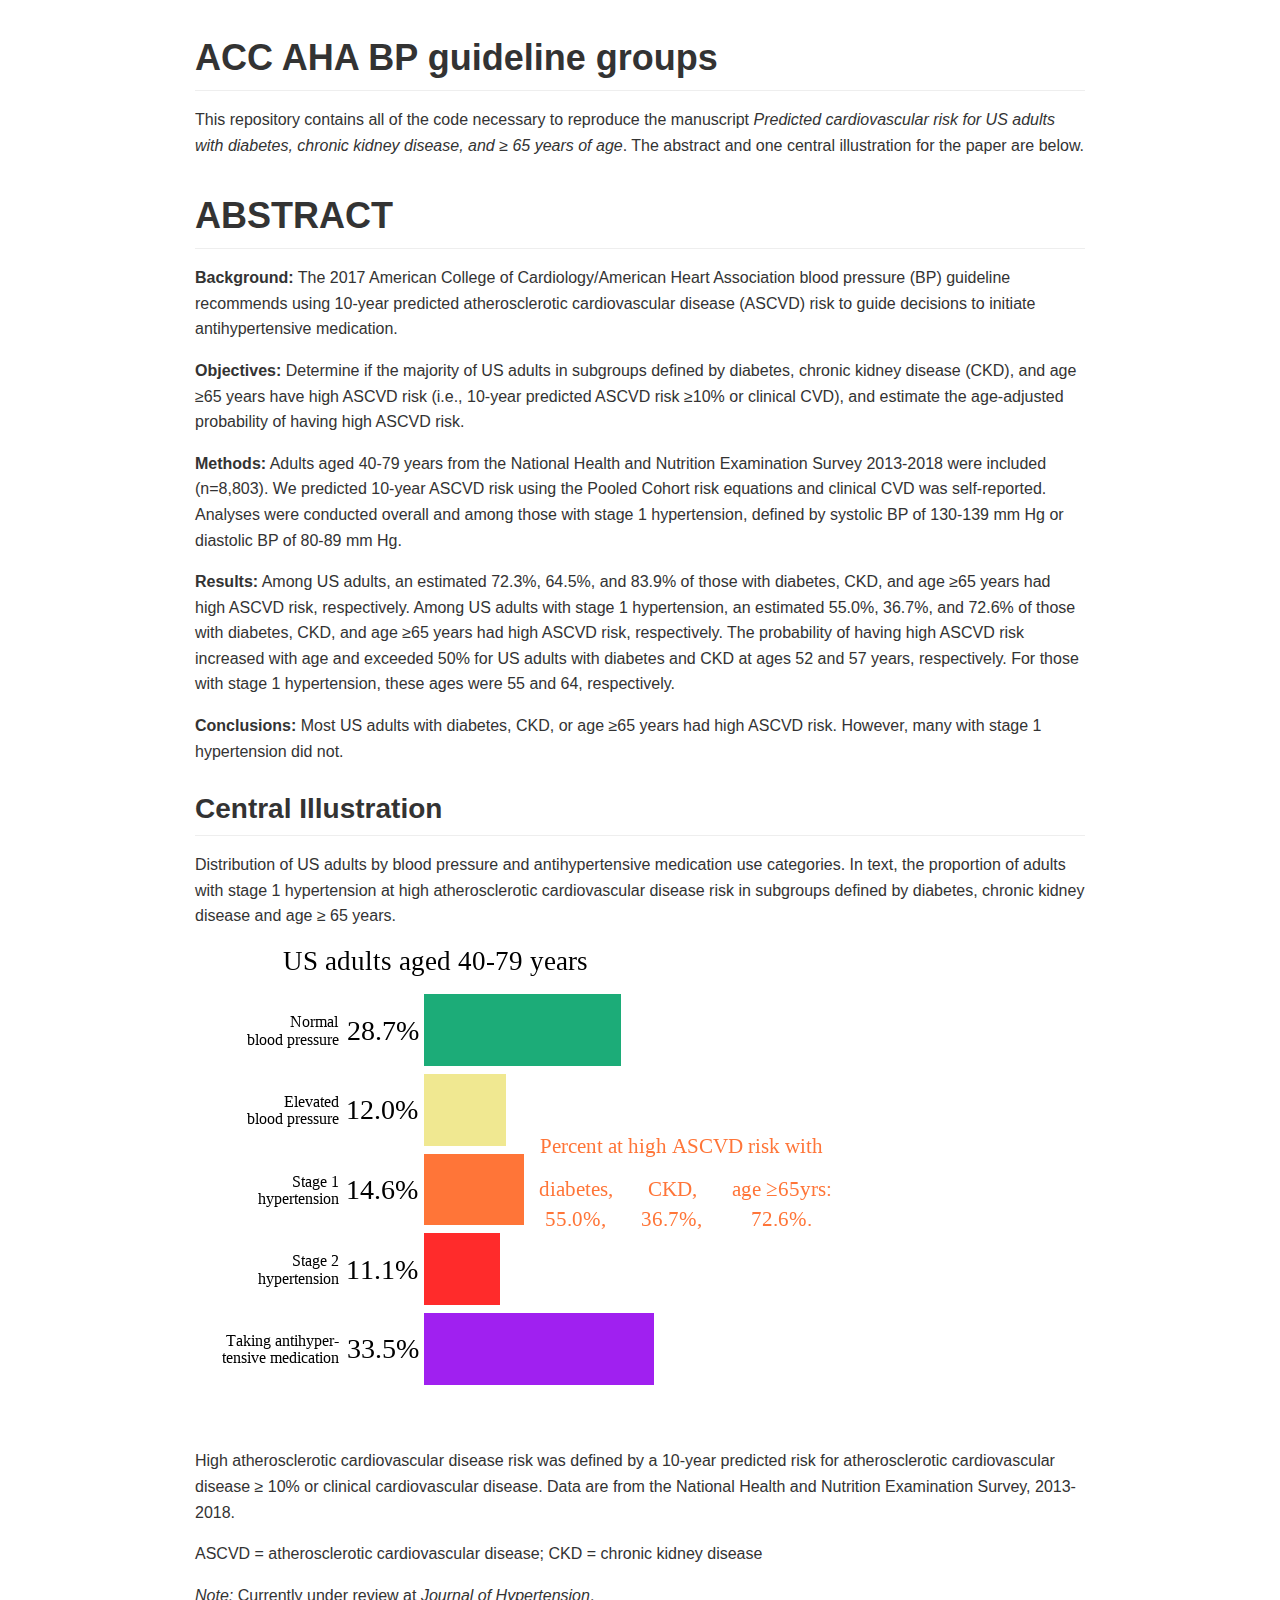
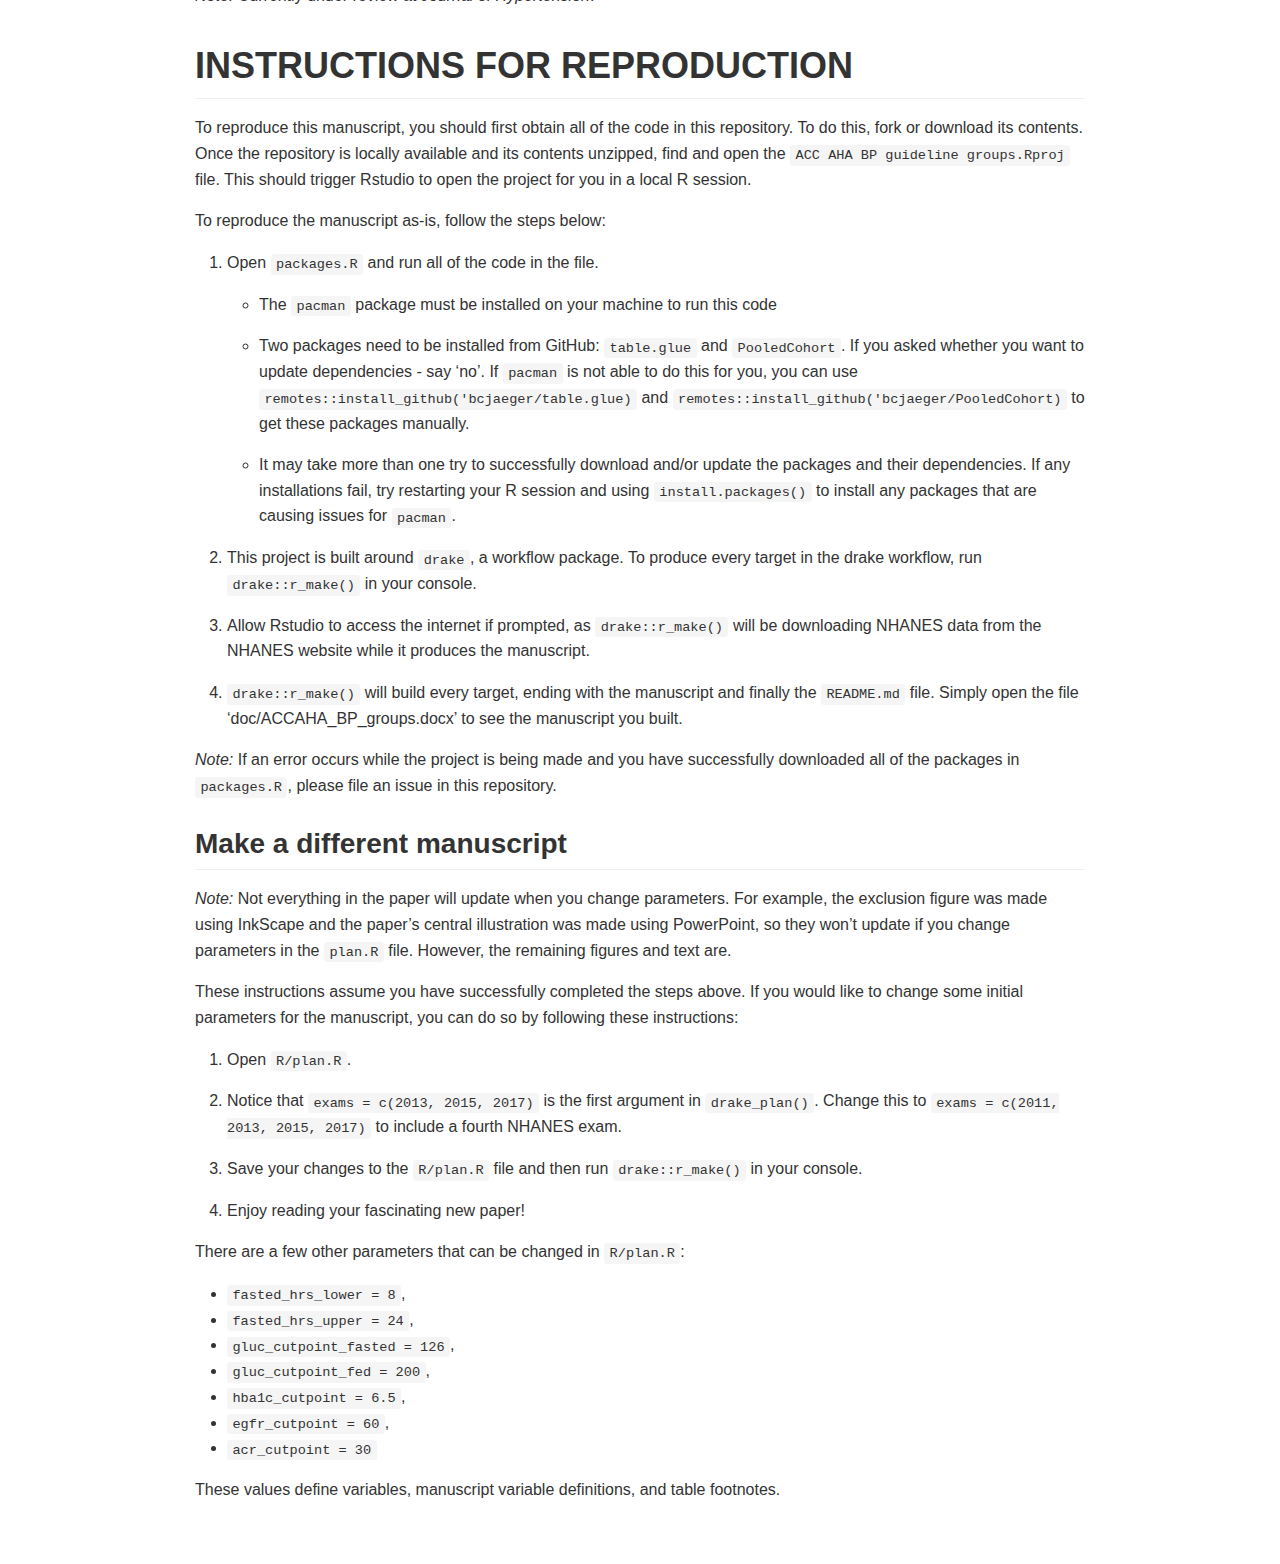
==== commit 3b4d3f2b: "r2r updated with PW feedback" ====
--- a/README.html
+++ b/README.html
@@ -9,7 +9,582 @@
 <meta name="generator" content="pandoc" />
 <meta name="viewport" content="width=device-width, initial-scale=1">
 
-<link rel="stylesheet" href="data:text/css,%0A%40font%2Dface%20%7B%0Afont%2Dfamily%3A%20octicons%2Dlink%3B%0Asrc%3A%20url%28data%3Afont%2Fwoff%3Bcharset%3Dutf%2D8%3Bbase64%[base64]%[base64]%2FaFGpk3jaTY6xa8JAGMW%2FO62BDi0tJLYQincXEypYIiGJjSgHniQ6umTsUEyLm5BV6NDBP8Tpts6F0v%2Bk%2F0an2i%2BitHDw3v2%2B9%2BDBKTzsJNnWJNTgHEy4BgG3EMI9DCEDOGEXzDADU5hBKMIgNPZqoD3SilVaXZCER3%2FI7AtxEJLtzzuZfI%2BVVkprxTlXShWKb3TBecG11rwoNlmmn1P2WYcJczl32etSpKnziC7lQyWe1smVPy%2FLt7Kc%2B0vWY%2FgAgIIEqAN9we0pwKXreiMasxvabDQMM4riO%2BqxM2ogwDGOZTXxwxDiycQIcoYFBLj5K3EIaSctAq2kTYiw%2Bymhce7vwM9jSqO8JyVd5RH9gyTt2%2BJ%2FyUmYlIR0s04n6%2B7Vm1ozezUeLEaUjhaDSuXHwVRgvLJn1tQ7xiuVv%2FocTRF42mNgZGBgYGbwZOBiAAFGJBIMAAizAFoAAABiAGIAznjaY2BkYGAA4in8zwXi%2BW2%2BMjCzMIDApSwvXzC97Z4Ig8N%2FBxYGZgcgl52BCSQKAA3jCV8CAABfAAAAAAQAAEB42mNgZGBg4f3vACQZQABIMjKgAmYAKEgBXgAAeNpjYGY6wTiBgZWBg2kmUxoDA4MPhGZMYzBi1AHygVLYQUCaawqDA4PChxhmh%2F8ODDEsvAwHgMKMIDnGL0x7gJQCAwMAJd4MFwAAAHjaY2BgYGaA4DAGRgYQkAHyGMF8NgYrIM3JIAGVYYDT%2BAEjAwuDFpBmA9KMDEwMCh9i%2Fv8H8sH0%2F4dQc1iAmAkALaUKLgAAAHjaTY9LDsIgEIbtgqHUPpDi3gPoBVyRTmTddOmqTXThEXqrob2gQ1FjwpDvfwCBdmdXC5AVKFu3e5MfNFJ29KTQT48Ob9%2FlqYwOGZxeUelN2U2R6%2BcArgtCJpauW7UQBqnFkUsjAY%2FkOU1cP%2BDAgvxwn1chZDwUbd6CFimGXwzwF6tPbFIcjEl%2BvvmM%2FbyA48e6tWrKArm4ZJlCbdsrxksL1AwWn%2FyBSJKpYbq8AXaaTb8AAHja28jAwOC00ZrBeQNDQOWO%2F%2FsdBBgYGRiYWYAEELEwMTE4uzo5Zzo5b2BxdnFOcALxNjA6b2ByTswC8jYwg0VlNuoCTWAMqNzMzsoK1rEhNqByEyerg5PMJlYuVueETKcd%2F89uBpnpvIEVomeHLoMsAAe1Id4AAAAAAAB42oWQT07CQBTGv0JBhagk7HQzKxca2sJCE1hDt4QF%2B9JOS0nbaaYDCQfwCJ7Au3AHj%2BLO13FMmm6cl7785vven0kBjHCBhfpYuNa5Ph1c0e2Xu3jEvWG7UdPDLZ4N92nOm%2BEBXuAbHmIMSRMs%2B4aUEd4Nd3CHD8NdvOLTsA2GL8M9PODbcL%2BhD7C1xoaHeLJSEao0FEW14ckxC%2BTU8TxvsY6X0eLPmRhry2WVioLpkrbp84LLQPGI7c6sOiUzpWIWS5GzlSgUzzLBSikOPFTOXqly7rqx0Z1Q5BAIoZBSFihQYQOOBEdkCOgXTOHA07HAGjGWiIjaPZNW13%2F%2Blm6S9FT7rLHFJ6fQbkATOG1j2OFMucKJJsxIVfQORl%2B9Jyda6Sl1dUYhSCm1dyClfoeDve4qMYdLEbfqHf3O%2FAdDumsjAAB42mNgYoAAZQYjBmyAGYQZmdhL8zLdDEydARfoAqIAAAABAAMABwAKABMAB%2F%2F%2FAA8AAQAAAAAAAAAAAAAAAAABAAAAAA%3D%3D%29%20format%28%27woff%27%29%3B%0A%7D%0Abody%20%7B%0A%2Dwebkit%2Dtext%2Dsize%2Dadjust%3A%20100%25%3B%0Atext%2Dsize%2Dadjust%3A%20100%25%3B%0Acolor%3A%20%23333%3B%0Afont%2Dfamily%3A%20%22Helvetica%20Neue%22%2C%20Helvetica%2C%20%22Segoe%20UI%22%2C%20Arial%2C%20freesans%2C%20sans%2Dserif%2C%20%22Apple%20Color%20Emoji%22%2C%20%22Segoe%20UI%20Emoji%22%2C%20%22Segoe%20UI%20Symbol%22%3B%0Afont%2Dsize%3A%2016px%3B%0Aline%2Dheight%3A%201%2E6%3B%0Aword%2Dwrap%3A%20break%2Dword%3B%0A%7D%0Aa%20%7B%0Abackground%2Dcolor%3A%20transparent%3B%0A%7D%0Aa%3Aactive%2C%0Aa%3Ahover%20%7B%0Aoutline%3A%200%3B%0A%7D%0Astrong%20%7B%0Afont%2Dweight%3A%20bold%3B%0A%7D%0Ah1%20%7B%0Afont%2Dsize%3A%202em%3B%0Amargin%3A%200%2E67em%200%3B%0A%7D%0Aimg%20%7B%0Aborder%3A%200%3B%0A%7D%0Ahr%20%7B%0Abox%2Dsizing%3A%20content%2Dbox%3B%0Aheight%3A%200%3B%0A%7D%0Apre%20%7B%0Aoverflow%3A%20auto%3B%0A%7D%0Acode%2C%0Akbd%2C%0Apre%20%7B%0Afont%2Dfamily%3A%20monospace%2C%20monospace%3B%0Afont%2Dsize%3A%201em%3B%0A%7D%0Ainput%20%7B%0Acolor%3A%20inherit%3B%0Afont%3A%20inherit%3B%0Amargin%3A%200%3B%0A%7D%0Ahtml%20input%5Bdisabled%5D%20%7B%0Acursor%3A%20default%3B%0A%7D%0Ainput%20%7B%0Aline%2Dheight%3A%20normal%3B%0A%7D%0Ainput%5Btype%3D%22checkbox%22%5D%20%7B%0Abox%2Dsizing%3A%20border%2Dbox%3B%0Apadding%3A%200%3B%0A%7D%0Atable%20%7B%0Aborder%2Dcollapse%3A%20collapse%3B%0Aborder%2Dspacing%3A%200%3B%0A%7D%0Atd%2C%0Ath%20%7B%0Apadding%3A%200%3B%0A%7D%0A%2A%20%7B%0Abox%2Dsizing%3A%20border%2Dbox%3B%0A%7D%0Ainput%20%7B%0Afont%3A%2013px%20%2F%201%2E4%20Helvetica%2C%20arial%2C%20nimbussansl%2C%20liberationsans%2C%20freesans%2C%20clean%2C%20sans%2Dserif%2C%20%22Apple%20Color%20Emoji%22%2C%20%22Segoe%20UI%20Emoji%22%2C%20%22Segoe%20UI%20Symbol%22%3B%0A%7D%0Aa%20%7B%0Acolor%3A%20%234078c0%3B%0Atext%2Ddecoration%3A%20none%3B%0A%7D%0Aa%3Ahover%2C%0Aa%3Aactive%20%7B%0Atext%2Ddecoration%3A%20underline%3B%0A%7D%0Ahr%20%7B%0Aheight%3A%200%3B%0Amargin%3A%2015px%200%3B%0Aoverflow%3A%20hidden%3B%0Abackground%3A%20transparent%3B%0Aborder%3A%200%3B%0Aborder%2Dbottom%3A%201px%20solid%20%23ddd%3B%0A%7D%0Ahr%3Abefore%20%7B%0Adisplay%3A%20table%3B%0Acontent%3A%20%22%22%3B%0A%7D%0Ahr%3Aafter%20%7B%0Adisplay%3A%20table%3B%0Aclear%3A%20both%3B%0Acontent%3A%20%22%22%3B%0A%7D%0Ah1%2C%0Ah2%2C%0Ah3%2C%0Ah4%2C%0Ah5%2C%0Ah6%20%7B%0Amargin%2Dtop%3A%2015px%3B%0Amargin%2Dbottom%3A%2015px%3B%0Aline%2Dheight%3A%201%2E1%3B%0A%7D%0Ah1%20%7B%0Afont%2Dsize%3A%2030px%3B%0A%7D%0Ah2%20%7B%0Afont%2Dsize%3A%2021px%3B%0A%7D%0Ah3%20%7B%0Afont%2Dsize%3A%2016px%3B%0A%7D%0Ah4%20%7B%0Afont%2Dsize%3A%2014px%3B%0A%7D%0Ah5%20%7B%0Afont%2Dsize%3A%2012px%3B%0A%7D%0Ah6%20%7B%0Afont%2Dsize%3A%2011px%3B%0A%7D%0Ablockquote%20%7B%0Amargin%3A%200%3B%0A%7D%0Aul%2C%0Aol%20%7B%0Apadding%3A%200%3B%0Amargin%2Dtop%3A%200%3B%0Amargin%2Dbottom%3A%200%3B%0A%7D%0Aol%20ol%2C%0Aul%20ol%20%7B%0Alist%2Dstyle%2Dtype%3A%20lower%2Droman%3B%0A%7D%0Aul%20ul%20ol%2C%0Aul%20ol%20ol%2C%0Aol%20ul%20ol%2C%0Aol%20ol%20ol%20%7B%0Alist%2Dstyle%2Dtype%3A%20lower%2Dalpha%3B%0A%7D%0Add%20%7B%0Amargin%2Dleft%3A%200%3B%0A%7D%0Acode%20%7B%0Afont%2Dfamily%3A%20Consolas%2C%20%22Liberation%20Mono%22%2C%20Menlo%2C%20Courier%2C%20monospace%3B%0Afont%2Dsize%3A%2012px%3B%0A%7D%0Apre%20%7B%0Amargin%2Dtop%3A%200%3B%0Amargin%2Dbottom%3A%200%3B%0Afont%3A%2012px%20Consolas%2C%20%22Liberation%20Mono%22%2C%20Menlo%2C%20Courier%2C%20monospace%3B%0A%7D%0A%2Eselect%3A%3A%2Dms%2Dexpand%20%7B%0Aopacity%3A%200%3B%0A%7D%0A%2Eocticon%20%7B%0Afont%3A%20normal%20normal%20normal%2016px%2F1%20octicons%2Dlink%3B%0Adisplay%3A%20inline%2Dblock%3B%0Atext%2Ddecoration%3A%20none%3B%0Atext%2Drendering%3A%20auto%3B%0A%2Dwebkit%2Dfont%2Dsmoothing%3A%20antialiased%3B%0A%2Dmoz%2Dosx%2Dfont%2Dsmoothing%3A%20grayscale%3B%0A%2Dwebkit%2Duser%2Dselect%3A%20none%3B%0A%2Dmoz%2Duser%2Dselect%3A%20none%3B%0A%2Dms%2Duser%2Dselect%3A%20none%3B%0Auser%2Dselect%3A%20none%3B%0A%7D%0A%2Eocticon%2Dlink%3Abefore%20%7B%0Acontent%3A%20%27%5Cf05c%27%3B%0A%7D%0A%2Emarkdown%2Dbody%3Abefore%20%7B%0Adisplay%3A%20table%3B%0Acontent%3A%20%22%22%3B%0A%7D%0A%2Emarkdown%2Dbody%3Aafter%20%7B%0Adisplay%3A%20table%3B%0Aclear%3A%20both%3B%0Acontent%3A%20%22%22%3B%0A%7D%0A%2Emarkdown%2Dbody%3E%2A%3Afirst%2Dchild%20%7B%0Amargin%2Dtop%3A%200%20%21important%3B%0A%7D%0A%2Emarkdown%2Dbody%3E%2A%3Alast%2Dchild%20%7B%0Amargin%2Dbottom%3A%200%20%21important%3B%0A%7D%0Aa%3Anot%28%5Bhref%5D%29%20%7B%0Acolor%3A%20inherit%3B%0Atext%2Ddecoration%3A%20none%3B%0A%7D%0A%2Eanchor%20%7B%0Adisplay%3A%20inline%2Dblock%3B%0Apadding%2Dright%3A%202px%3B%0Amargin%2Dleft%3A%20%2D18px%3B%0A%7D%0A%2Eanchor%3Afocus%20%7B%0Aoutline%3A%20none%3B%0A%7D%0Ah1%2C%0Ah2%2C%0Ah3%2C%0Ah4%2C%0Ah5%2C%0Ah6%20%7B%0Amargin%2Dtop%3A%201em%3B%0Amargin%2Dbottom%3A%2016px%3B%0Afont%2Dweight%3A%20bold%3B%0Aline%2Dheight%3A%201%2E4%3B%0A%7D%0Ah1%20%2Eocticon%2Dlink%2C%0Ah2%20%2Eocticon%2Dlink%2C%0Ah3%20%2Eocticon%2Dlink%2C%0Ah4%20%2Eocticon%2Dlink%2C%0Ah5%20%2Eocticon%2Dlink%2C%0Ah6%20%2Eocticon%2Dlink%20%7B%0Acolor%3A%20%23000%3B%0Avertical%2Dalign%3A%20middle%3B%0Avisibility%3A%20hidden%3B%0A%7D%0Ah1%3Ahover%20%2Eanchor%2C%0Ah2%3Ahover%20%2Eanchor%2C%0Ah3%3Ahover%20%2Eanchor%2C%0Ah4%3Ahover%20%2Eanchor%2C%0Ah5%3Ahover%20%2Eanchor%2C%0Ah6%3Ahover%20%2Eanchor%20%7B%0Atext%2Ddecoration%3A%20none%3B%0A%7D%0Ah1%3Ahover%20%2Eanchor%20%2Eocticon%2Dlink%2C%0Ah2%3Ahover%20%2Eanchor%20%2Eocticon%2Dlink%2C%0Ah3%3Ahover%20%2Eanchor%20%2Eocticon%2Dlink%2C%0Ah4%3Ahover%20%2Eanchor%20%2Eocticon%2Dlink%2C%0Ah5%3Ahover%20%2Eanchor%20%2Eocticon%2Dlink%2C%0Ah6%3Ahover%20%2Eanchor%20%2Eocticon%2Dlink%20%7B%0Avisibility%3A%20visible%3B%0A%7D%0Ah1%20%7B%0Apadding%2Dbottom%3A%200%2E3em%3B%0Afont%2Dsize%3A%202%2E25em%3B%0Aline%2Dheight%3A%201%2E2%3B%0Aborder%2Dbottom%3A%201px%20solid%20%23eee%3B%0A%7D%0Ah1%20%2Eanchor%20%7B%0Aline%2Dheight%3A%201%3B%0A%7D%0Ah2%20%7B%0Apadding%2Dbottom%3A%200%2E3em%3B%0Afont%2Dsize%3A%201%2E75em%3B%0Aline%2Dheight%3A%201%2E225%3B%0Aborder%2Dbottom%3A%201px%20solid%20%23eee%3B%0A%7D%0Ah2%20%2Eanchor%20%7B%0Aline%2Dheight%3A%201%3B%0A%7D%0Ah3%20%7B%0Afont%2Dsize%3A%201%2E5em%3B%0Aline%2Dheight%3A%201%2E43%3B%0A%7D%0Ah3%20%2Eanchor%20%7B%0Aline%2Dheight%3A%201%2E2%3B%0A%7D%0Ah4%20%7B%0Afont%2Dsize%3A%201%2E25em%3B%0A%7D%0Ah4%20%2Eanchor%20%7B%0Aline%2Dheight%3A%201%2E2%3B%0A%7D%0Ah5%20%7B%0Afont%2Dsize%3A%201em%3B%0A%7D%0Ah5%20%2Eanchor%20%7B%0Aline%2Dheight%3A%201%2E1%3B%0A%7D%0Ah6%20%7B%0Afont%2Dsize%3A%201em%3B%0Acolor%3A%20%23777%3B%0A%7D%0Ah6%20%2Eanchor%20%7B%0Aline%2Dheight%3A%201%2E1%3B%0A%7D%0Ap%2C%0Ablockquote%2C%0Aul%2C%0Aol%2C%0Adl%2C%0Atable%2C%0Apre%20%7B%0Amargin%2Dtop%3A%200%3B%0Amargin%2Dbottom%3A%2016px%3B%0A%7D%0Ahr%20%7B%0Aheight%3A%204px%3B%0Apadding%3A%200%3B%0Amargin%3A%2016px%200%3B%0Abackground%2Dcolor%3A%20%23e7e7e7%3B%0Aborder%3A%200%20none%3B%0A%7D%0Aul%2C%0Aol%20%7B%0Apadding%2Dleft%3A%202em%3B%0A%7D%0Aul%20ul%2C%0Aul%20ol%2C%0Aol%20ol%2C%0Aol%20ul%20%7B%0Amargin%2Dtop%3A%200%3B%0Amargin%2Dbottom%3A%200%3B%0A%7D%0Ali%3Ep%20%7B%0Amargin%2Dtop%3A%2016px%3B%0A%7D%0Adl%20%7B%0Apadding%3A%200%3B%0A%7D%0Adl%20dt%20%7B%0Apadding%3A%200%3B%0Amargin%2Dtop%3A%2016px%3B%0Afont%2Dsize%3A%201em%3B%0Afont%2Dstyle%3A%20italic%3B%0Afont%2Dweight%3A%20bold%3B%0A%7D%0Adl%20dd%20%7B%0Apadding%3A%200%2016px%3B%0Amargin%2Dbottom%3A%2016px%3B%0A%7D%0Ablockquote%20%7B%0Apadding%3A%200%2015px%3B%0Acolor%3A%20%23777%3B%0Aborder%2Dleft%3A%204px%20solid%20%23ddd%3B%0A%7D%0Ablockquote%3E%3Afirst%2Dchild%20%7B%0Amargin%2Dtop%3A%200%3B%0A%7D%0Ablockquote%3E%3Alast%2Dchild%20%7B%0Amargin%2Dbottom%3A%200%3B%0A%7D%0Atable%20%7B%0Adisplay%3A%20block%3B%0Awidth%3A%20100%25%3B%0Aoverflow%3A%20auto%3B%0Aword%2Dbreak%3A%20normal%3B%0Aword%2Dbreak%3A%20keep%2Dall%3B%0A%7D%0Atable%20th%20%7B%0Afont%2Dweight%3A%20bold%3B%0A%7D%0Atable%20th%2C%0Atable%20td%20%7B%0Apadding%3A%206px%2013px%3B%0Aborder%3A%201px%20solid%20%23ddd%3B%0A%7D%0Atable%20tr%20%7B%0Abackground%2Dcolor%3A%20%23fff%3B%0Aborder%2Dtop%3A%201px%20solid%20%23ccc%3B%0A%7D%0Atable%20tr%3Anth%2Dchild%282n%29%20%7B%0Abackground%2Dcolor%3A%20%23f8f8f8%3B%0A%7D%0Aimg%20%7B%0Amax%2Dwidth%3A%20100%25%3B%0Abox%2Dsizing%3A%20content%2Dbox%3B%0Abackground%2Dcolor%3A%20%23fff%3B%0A%7D%0Acode%20%7B%0Apadding%3A%200%3B%0Apadding%2Dtop%3A%200%2E2em%3B%0Apadding%2Dbottom%3A%200%2E2em%3B%0Amargin%3A%200%3B%0Afont%2Dsize%3A%2085%25%3B%0Abackground%2Dcolor%3A%20rgba%280%2C0%2C0%2C0%2E04%29%3B%0Aborder%2Dradius%3A%203px%3B%0A%7D%0Acode%3Abefore%2C%0Acode%3Aafter%20%7B%0Aletter%2Dspacing%3A%20%2D0%2E2em%3B%0Acontent%3A%20%22%5C00a0%22%3B%0A%7D%0Apre%3Ecode%20%7B%0Apadding%3A%200%3B%0Amargin%3A%200%3B%0Afont%2Dsize%3A%20100%25%3B%0Aword%2Dbreak%3A%20normal%3B%0Awhite%2Dspace%3A%20pre%3B%0Abackground%3A%20transparent%3B%0Aborder%3A%200%3B%0A%7D%0A%2Ehighlight%20%7B%0Amargin%2Dbottom%3A%2016px%3B%0A%7D%0A%2Ehighlight%20pre%2C%0Apre%20%7B%0Apadding%3A%2016px%3B%0Aoverflow%3A%20auto%3B%0Afont%2Dsize%3A%2085%25%3B%0Aline%2Dheight%3A%201%2E45%3B%0Abackground%2Dcolor%3A%20%23f7f7f7%3B%0Aborder%2Dradius%3A%203px%3B%0A%7D%0A%2Ehighlight%20pre%20%7B%0Amargin%2Dbottom%3A%200%3B%0Aword%2Dbreak%3A%20normal%3B%0A%7D%0Apre%20%7B%0Aword%2Dwrap%3A%20normal%3B%0A%7D%0Apre%20code%20%7B%0Adisplay%3A%20inline%3B%0Amax%2Dwidth%3A%20initial%3B%0Apadding%3A%200%3B%0Amargin%3A%200%3B%0Aoverflow%3A%20initial%3B%0Aline%2Dheight%3A%20inherit%3B%0Aword%2Dwrap%3A%20normal%3B%0Abackground%2Dcolor%3A%20transparent%3B%0Aborder%3A%200%3B%0A%7D%0Apre%20code%3Abefore%2C%0Apre%20code%3Aafter%20%7B%0Acontent%3A%20normal%3B%0A%7D%0Akbd%20%7B%0Adisplay%3A%20inline%2Dblock%3B%0Apadding%3A%203px%205px%3B%0Afont%2Dsize%3A%2011px%3B%0Aline%2Dheight%3A%2010px%3B%0Acolor%3A%20%23555%3B%0Avertical%2Dalign%3A%20middle%3B%0Abackground%2Dcolor%3A%20%23fcfcfc%3B%0Aborder%3A%20solid%201px%20%23ccc%3B%0Aborder%2Dbottom%2Dcolor%3A%20%23bbb%3B%0Aborder%2Dradius%3A%203px%3B%0Abox%2Dshadow%3A%20inset%200%20%2D1px%200%20%23bbb%3B%0A%7D%0A%2Epl%2Dc%20%7B%0Acolor%3A%20%23969896%3B%0A%7D%0A%2Epl%2Dc1%2C%0A%2Epl%2Ds%20%2Epl%2Dv%20%7B%0Acolor%3A%20%230086b3%3B%0A%7D%0A%2Epl%2De%2C%0A%2Epl%2Den%20%7B%0Acolor%3A%20%23795da3%3B%0A%7D%0A%2Epl%2Ds%20%2Epl%2Ds1%2C%0A%2Epl%2Dsmi%20%7B%0Acolor%3A%20%23333%3B%0A%7D%0A%2Epl%2Dent%20%7B%0Acolor%3A%20%2363a35c%3B%0A%7D%0A%2Epl%2Dk%20%7B%0Acolor%3A%20%23a71d5d%3B%0A%7D%0A%2Epl%2Dpds%2C%0A%2Epl%2Ds%2C%0A%2Epl%2Ds%20%2Epl%2Dpse%20%2Epl%2Ds1%2C%0A%2Epl%2Dsr%2C%0A%2Epl%2Dsr%20%2Epl%2Dcce%2C%0A%2Epl%2Dsr%20%2Epl%2Dsra%2C%0A%2Epl%2Dsr%20%2Epl%2Dsre%20%7B%0Acolor%3A%20%23183691%3B%0A%7D%0A%2Epl%2Dv%20%7B%0Acolor%3A%20%23ed6a43%3B%0A%7D%0A%2Epl%2Did%20%7B%0Acolor%3A%20%23b52a1d%3B%0A%7D%0A%2Epl%2Dii%20%7B%0Abackground%2Dcolor%3A%20%23b52a1d%3B%0Acolor%3A%20%23f8f8f8%3B%0A%7D%0A%2Epl%2Dsr%20%2Epl%2Dcce%20%7B%0Acolor%3A%20%2363a35c%3B%0Afont%2Dweight%3A%20bold%3B%0A%7D%0A%2Epl%2Dml%20%7B%0Acolor%3A%20%23693a17%3B%0A%7D%0A%2Epl%2Dmh%2C%0A%2Epl%2Dmh%20%2Epl%2Den%2C%0A%2Epl%2Dms%20%7B%0Acolor%3A%20%231d3e81%3B%0Afont%2Dweight%3A%20bold%3B%0A%7D%0A%2Epl%2Dmq%20%7B%0Acolor%3A%20%23008080%3B%0A%7D%0A%2Epl%2Dmi%20%7B%0Acolor%3A%20%23333%3B%0Afont%2Dstyle%3A%20italic%3B%0A%7D%0A%2Epl%2Dmb%20%7B%0Acolor%3A%20%23333%3B%0Afont%2Dweight%3A%20bold%3B%0A%7D%0A%2Epl%2Dmd%20%7B%0Abackground%2Dcolor%3A%20%23ffecec%3B%0Acolor%3A%20%23bd2c00%3B%0A%7D%0A%2Epl%2Dmi1%20%7B%0Abackground%2Dcolor%3A%20%23eaffea%3B%0Acolor%3A%20%2355a532%3B%0A%7D%0A%2Epl%2Dmdr%20%7B%0Acolor%3A%20%23795da3%3B%0Afont%2Dweight%3A%20bold%3B%0A%7D%0A%2Epl%2Dmo%20%7B%0Acolor%3A%20%231d3e81%3B%0A%7D%0Akbd%20%7B%0Adisplay%3A%20inline%2Dblock%3B%0Apadding%3A%203px%205px%3B%0Afont%3A%2011px%20Consolas%2C%20%22Liberation%20Mono%22%2C%20Menlo%2C%20Courier%2C%20monospace%3B%0Aline%2Dheight%3A%2010px%3B%0Acolor%3A%20%23555%3B%0Avertical%2Dalign%3A%20middle%3B%0Abackground%2Dcolor%3A%20%23fcfcfc%3B%0Aborder%3A%20solid%201px%20%23ccc%3B%0Aborder%2Dbottom%2Dcolor%3A%20%23bbb%3B%0Aborder%2Dradius%3A%203px%3B%0Abox%2Dshadow%3A%20inset%200%20%2D1px%200%20%23bbb%3B%0A%7D%0A%2Etask%2Dlist%2Ditem%20%7B%0Alist%2Dstyle%2Dtype%3A%20none%3B%0A%7D%0A%2Etask%2Dlist%2Ditem%2B%2Etask%2Dlist%2Ditem%20%7B%0Amargin%2Dtop%3A%203px%3B%0A%7D%0A%2Etask%2Dlist%2Ditem%20input%20%7B%0Amargin%3A%200%200%2E35em%200%2E25em%20%2D1%2E6em%3B%0Avertical%2Dalign%3A%20middle%3B%0A%7D%0A%3Achecked%2B%2Eradio%2Dlabel%20%7B%0Az%2Dindex%3A%201%3B%0Aposition%3A%20relative%3B%0Aborder%2Dcolor%3A%20%234078c0%3B%0A%7D%0A%2EsourceLine%20%7B%0Adisplay%3A%20inline%2Dblock%3B%0A%7D%0Acode%20%2Ekw%20%7B%20color%3A%20%23000000%3B%20%7D%0Acode%20%2Edt%20%7B%20color%3A%20%23ed6a43%3B%20%7D%0Acode%20%2Edv%20%7B%20color%3A%20%23009999%3B%20%7D%0Acode%20%2Ebn%20%7B%20color%3A%20%23009999%3B%20%7D%0Acode%20%2Efl%20%7B%20color%3A%20%23009999%3B%20%7D%0Acode%20%2Ech%20%7B%20color%3A%20%23009999%3B%20%7D%0Acode%20%2Est%20%7B%20color%3A%20%23183691%3B%20%7D%0Acode%20%2Eco%20%7B%20color%3A%20%23969896%3B%20%7D%0Acode%20%2Eot%20%7B%20color%3A%20%230086b3%3B%20%7D%0Acode%20%2Eal%20%7B%20color%3A%20%23a61717%3B%20%7D%0Acode%20%2Efu%20%7B%20color%3A%20%2363a35c%3B%20%7D%0Acode%20%2Eer%20%7B%20color%3A%20%23a61717%3B%20background%2Dcolor%3A%20%23e3d2d2%3B%20%7D%0Acode%20%2Ewa%20%7B%20color%3A%20%23000000%3B%20%7D%0Acode%20%2Ecn%20%7B%20color%3A%20%23008080%3B%20%7D%0Acode%20%2Esc%20%7B%20color%3A%20%23008080%3B%20%7D%0Acode%20%2Evs%20%7B%20color%3A%20%23183691%3B%20%7D%0Acode%20%2Ess%20%7B%20color%3A%20%23183691%3B%20%7D%0Acode%20%2Eim%20%7B%20color%3A%20%23000000%3B%20%7D%0Acode%20%2Eva%20%7Bcolor%3A%20%23008080%3B%20%7D%0Acode%20%2Ecf%20%7B%20color%3A%20%23000000%3B%20%7D%0Acode%20%2Eop%20%7B%20color%3A%20%23000000%3B%20%7D%0Acode%20%2Ebu%20%7B%20color%3A%20%23000000%3B%20%7D%0Acode%20%2Eex%20%7B%20color%3A%20%23000000%3B%20%7D%0Acode%20%2Epp%20%7B%20color%3A%20%23999999%3B%20%7D%0Acode%20%2Eat%20%7B%20color%3A%20%23008080%3B%20%7D%0Acode%20%2Edo%20%7B%20color%3A%20%23969896%3B%20%7D%0Acode%20%2Ean%20%7B%20color%3A%20%23008080%3B%20%7D%0Acode%20%2Ecv%20%7B%20color%3A%20%23008080%3B%20%7D%0Acode%20%2Ein%20%7B%20color%3A%20%23008080%3B%20%7D%0A">
+<style type="text/css">
+@font-face {
+font-family: octicons-link;
+src: url([data-uri]) format('woff');
+}
+body {
+-webkit-text-size-adjust: 100%;
+text-size-adjust: 100%;
+color: #333;
+font-family: "Helvetica Neue", Helvetica, "Segoe UI", Arial, freesans, sans-serif, "Apple Color Emoji", "Segoe UI Emoji", "Segoe UI Symbol";
+font-size: 16px;
+line-height: 1.6;
+word-wrap: break-word;
+}
+a {
+background-color: transparent;
+}
+a:active,
+a:hover {
+outline: 0;
+}
+strong {
+font-weight: bold;
+}
+h1 {
+font-size: 2em;
+margin: 0.67em 0;
+}
+img {
+border: 0;
+}
+hr {
+box-sizing: content-box;
+height: 0;
+}
+pre {
+overflow: auto;
+}
+code,
+kbd,
+pre {
+font-family: monospace, monospace;
+font-size: 1em;
+}
+input {
+color: inherit;
+font: inherit;
+margin: 0;
+}
+html input[disabled] {
+cursor: default;
+}
+input {
+line-height: normal;
+}
+input[type="checkbox"] {
+box-sizing: border-box;
+padding: 0;
+}
+table {
+border-collapse: collapse;
+border-spacing: 0;
+}
+td,
+th {
+padding: 0;
+}
+* {
+box-sizing: border-box;
+}
+input {
+font: 13px / 1.4 Helvetica, arial, nimbussansl, liberationsans, freesans, clean, sans-serif, "Apple Color Emoji", "Segoe UI Emoji", "Segoe UI Symbol";
+}
+a {
+color: #4078c0;
+text-decoration: none;
+}
+a:hover,
+a:active {
+text-decoration: underline;
+}
+hr {
+height: 0;
+margin: 15px 0;
+overflow: hidden;
+background: transparent;
+border: 0;
+border-bottom: 1px solid #ddd;
+}
+hr:before {
+display: table;
+content: "";
+}
+hr:after {
+display: table;
+clear: both;
+content: "";
+}
+h1,
+h2,
+h3,
+h4,
+h5,
+h6 {
+margin-top: 15px;
+margin-bottom: 15px;
+line-height: 1.1;
+}
+h1 {
+font-size: 30px;
+}
+h2 {
+font-size: 21px;
+}
+h3 {
+font-size: 16px;
+}
+h4 {
+font-size: 14px;
+}
+h5 {
+font-size: 12px;
+}
+h6 {
+font-size: 11px;
+}
+blockquote {
+margin: 0;
+}
+ul,
+ol {
+padding: 0;
+margin-top: 0;
+margin-bottom: 0;
+}
+ol ol,
+ul ol {
+list-style-type: lower-roman;
+}
+ul ul ol,
+ul ol ol,
+ol ul ol,
+ol ol ol {
+list-style-type: lower-alpha;
+}
+dd {
+margin-left: 0;
+}
+code {
+font-family: Consolas, "Liberation Mono", Menlo, Courier, monospace;
+font-size: 12px;
+}
+pre {
+margin-top: 0;
+margin-bottom: 0;
+font: 12px Consolas, "Liberation Mono", Menlo, Courier, monospace;
+}
+.select::-ms-expand {
+opacity: 0;
+}
+.octicon {
+font: normal normal normal 16px/1 octicons-link;
+display: inline-block;
+text-decoration: none;
+text-rendering: auto;
+-webkit-font-smoothing: antialiased;
+-moz-osx-font-smoothing: grayscale;
+-webkit-user-select: none;
+-moz-user-select: none;
+-ms-user-select: none;
+user-select: none;
+}
+.octicon-link:before {
+content: '\f05c';
+}
+.markdown-body:before {
+display: table;
+content: "";
+}
+.markdown-body:after {
+display: table;
+clear: both;
+content: "";
+}
+.markdown-body>*:first-child {
+margin-top: 0 !important;
+}
+.markdown-body>*:last-child {
+margin-bottom: 0 !important;
+}
+a:not([href]) {
+color: inherit;
+text-decoration: none;
+}
+.anchor {
+display: inline-block;
+padding-right: 2px;
+margin-left: -18px;
+}
+.anchor:focus {
+outline: none;
+}
+h1,
+h2,
+h3,
+h4,
+h5,
+h6 {
+margin-top: 1em;
+margin-bottom: 16px;
+font-weight: bold;
+line-height: 1.4;
+}
+h1 .octicon-link,
+h2 .octicon-link,
+h3 .octicon-link,
+h4 .octicon-link,
+h5 .octicon-link,
+h6 .octicon-link {
+color: #000;
+vertical-align: middle;
+visibility: hidden;
+}
+h1:hover .anchor,
+h2:hover .anchor,
+h3:hover .anchor,
+h4:hover .anchor,
+h5:hover .anchor,
+h6:hover .anchor {
+text-decoration: none;
+}
+h1:hover .anchor .octicon-link,
+h2:hover .anchor .octicon-link,
+h3:hover .anchor .octicon-link,
+h4:hover .anchor .octicon-link,
+h5:hover .anchor .octicon-link,
+h6:hover .anchor .octicon-link {
+visibility: visible;
+}
+h1 {
+padding-bottom: 0.3em;
+font-size: 2.25em;
+line-height: 1.2;
+border-bottom: 1px solid #eee;
+}
+h1 .anchor {
+line-height: 1;
+}
+h2 {
+padding-bottom: 0.3em;
+font-size: 1.75em;
+line-height: 1.225;
+border-bottom: 1px solid #eee;
+}
+h2 .anchor {
+line-height: 1;
+}
+h3 {
+font-size: 1.5em;
+line-height: 1.43;
+}
+h3 .anchor {
+line-height: 1.2;
+}
+h4 {
+font-size: 1.25em;
+}
+h4 .anchor {
+line-height: 1.2;
+}
+h5 {
+font-size: 1em;
+}
+h5 .anchor {
+line-height: 1.1;
+}
+h6 {
+font-size: 1em;
+color: #777;
+}
+h6 .anchor {
+line-height: 1.1;
+}
+p,
+blockquote,
+ul,
+ol,
+dl,
+table,
+pre {
+margin-top: 0;
+margin-bottom: 16px;
+}
+hr {
+height: 4px;
+padding: 0;
+margin: 16px 0;
+background-color: #e7e7e7;
+border: 0 none;
+}
+ul,
+ol {
+padding-left: 2em;
+}
+ul ul,
+ul ol,
+ol ol,
+ol ul {
+margin-top: 0;
+margin-bottom: 0;
+}
+li>p {
+margin-top: 16px;
+}
+dl {
+padding: 0;
+}
+dl dt {
+padding: 0;
+margin-top: 16px;
+font-size: 1em;
+font-style: italic;
+font-weight: bold;
+}
+dl dd {
+padding: 0 16px;
+margin-bottom: 16px;
+}
+blockquote {
+padding: 0 15px;
+color: #777;
+border-left: 4px solid #ddd;
+}
+blockquote>:first-child {
+margin-top: 0;
+}
+blockquote>:last-child {
+margin-bottom: 0;
+}
+table {
+display: block;
+width: 100%;
+overflow: auto;
+word-break: normal;
+word-break: keep-all;
+}
+table th {
+font-weight: bold;
+}
+table th,
+table td {
+padding: 6px 13px;
+border: 1px solid #ddd;
+}
+table tr {
+background-color: #fff;
+border-top: 1px solid #ccc;
+}
+table tr:nth-child(2n) {
+background-color: #f8f8f8;
+}
+img {
+max-width: 100%;
+box-sizing: content-box;
+background-color: #fff;
+}
+code {
+padding: 0;
+padding-top: 0.2em;
+padding-bottom: 0.2em;
+margin: 0;
+font-size: 85%;
+background-color: rgba(0,0,0,0.04);
+border-radius: 3px;
+}
+code:before,
+code:after {
+letter-spacing: -0.2em;
+content: "\00a0";
+}
+pre>code {
+padding: 0;
+margin: 0;
+font-size: 100%;
+word-break: normal;
+white-space: pre;
+background: transparent;
+border: 0;
+}
+.highlight {
+margin-bottom: 16px;
+}
+.highlight pre,
+pre {
+padding: 16px;
+overflow: auto;
+font-size: 85%;
+line-height: 1.45;
+background-color: #f7f7f7;
+border-radius: 3px;
+}
+.highlight pre {
+margin-bottom: 0;
+word-break: normal;
+}
+pre {
+word-wrap: normal;
+}
+pre code {
+display: inline;
+max-width: initial;
+padding: 0;
+margin: 0;
+overflow: initial;
+line-height: inherit;
+word-wrap: normal;
+background-color: transparent;
+border: 0;
+}
+pre code:before,
+pre code:after {
+content: normal;
+}
+kbd {
+display: inline-block;
+padding: 3px 5px;
+font-size: 11px;
+line-height: 10px;
+color: #555;
+vertical-align: middle;
+background-color: #fcfcfc;
+border: solid 1px #ccc;
+border-bottom-color: #bbb;
+border-radius: 3px;
+box-shadow: inset 0 -1px 0 #bbb;
+}
+.pl-c {
+color: #969896;
+}
+.pl-c1,
+.pl-s .pl-v {
+color: #0086b3;
+}
+.pl-e,
+.pl-en {
+color: #795da3;
+}
+.pl-s .pl-s1,
+.pl-smi {
+color: #333;
+}
+.pl-ent {
+color: #63a35c;
+}
+.pl-k {
+color: #a71d5d;
+}
+.pl-pds,
+.pl-s,
+.pl-s .pl-pse .pl-s1,
+.pl-sr,
+.pl-sr .pl-cce,
+.pl-sr .pl-sra,
+.pl-sr .pl-sre {
+color: #183691;
+}
+.pl-v {
+color: #ed6a43;
+}
+.pl-id {
+color: #b52a1d;
+}
+.pl-ii {
+background-color: #b52a1d;
+color: #f8f8f8;
+}
+.pl-sr .pl-cce {
+color: #63a35c;
+font-weight: bold;
+}
+.pl-ml {
+color: #693a17;
+}
+.pl-mh,
+.pl-mh .pl-en,
+.pl-ms {
+color: #1d3e81;
+font-weight: bold;
+}
+.pl-mq {
+color: #008080;
+}
+.pl-mi {
+color: #333;
+font-style: italic;
+}
+.pl-mb {
+color: #333;
+font-weight: bold;
+}
+.pl-md {
+background-color: #ffecec;
+color: #bd2c00;
+}
+.pl-mi1 {
+background-color: #eaffea;
+color: #55a532;
+}
+.pl-mdr {
+color: #795da3;
+font-weight: bold;
+}
+.pl-mo {
+color: #1d3e81;
+}
+kbd {
+display: inline-block;
+padding: 3px 5px;
+font: 11px Consolas, "Liberation Mono", Menlo, Courier, monospace;
+line-height: 10px;
+color: #555;
+vertical-align: middle;
+background-color: #fcfcfc;
+border: solid 1px #ccc;
+border-bottom-color: #bbb;
+border-radius: 3px;
+box-shadow: inset 0 -1px 0 #bbb;
+}
+.task-list-item {
+list-style-type: none;
+}
+.task-list-item+.task-list-item {
+margin-top: 3px;
+}
+.task-list-item input {
+margin: 0 0.35em 0.25em -1.6em;
+vertical-align: middle;
+}
+:checked+.radio-label {
+z-index: 1;
+position: relative;
+border-color: #4078c0;
+}
+.sourceLine {
+display: inline-block;
+}
+code .kw { color: #000000; }
+code .dt { color: #ed6a43; }
+code .dv { color: #009999; }
+code .bn { color: #009999; }
+code .fl { color: #009999; }
+code .ch { color: #009999; }
+code .st { color: #183691; }
+code .co { color: #969896; }
+code .ot { color: #0086b3; }
+code .al { color: #a61717; }
+code .fu { color: #63a35c; }
+code .er { color: #a61717; background-color: #e3d2d2; }
+code .wa { color: #000000; }
+code .cn { color: #008080; }
+code .sc { color: #008080; }
+code .vs { color: #183691; }
+code .ss { color: #183691; }
+code .im { color: #000000; }
+code .va {color: #008080; }
+code .cf { color: #000000; }
+code .op { color: #000000; }
+code .bu { color: #000000; }
+code .ex { color: #000000; }
+code .pp { color: #999999; }
+code .at { color: #008080; }
+code .do { color: #969896; }
+code .an { color: #008080; }
+code .cv { color: #008080; }
+code .in { color: #008080; }
+</style>
 <style>
 body {
   box-sizing: border-box;
@@ -40,11 +615,11 @@
 <p><img src="[data-uri]" /><!-- --></p>
 <p>High atherosclerotic cardiovascular disease risk was defined by a 10-year predicted risk for atherosclerotic cardiovascular disease ≥ 10% or clinical cardiovascular disease. Data are from the National Health and Nutrition Examination Survey, 2013-2018.</p>
 <p>ASCVD = atherosclerotic cardiovascular disease; CKD = chronic kidney disease</p>
-<p><em>Note:</em> This illustration is not the same as the central illustration in the paper. A different version is used in order to adhere to a publication agreement: “Excluding abstracts, none of the paper’s contents have been previously published.”</p>
+<p><em>Note:</em> Currently under review at <em>Journal of Hypertension</em>.</p>
 <h1 id="instructions-for-reproduction">INSTRUCTIONS FOR REPRODUCTION</h1>
 <p>To reproduce this manuscript, you should first obtain all of the code in this repository. To do this, fork or download its contents. Once the repository is locally available and its contents unzipped, find and open the <code>ACC AHA BP guideline groups.Rproj</code> file. This should trigger Rstudio to open the project for you in a local R session.</p>
 <p>To reproduce the manuscript as-is, follow the steps below:</p>
-<ol style="list-style-type: decimal">
+<ol>
 <li><p>Open <code>packages.R</code> and run all of the code in the file.</p>
 <ul>
 <li><p>The <code>pacman</code> package must be installed on your machine to run this code</p></li>
@@ -59,7 +634,7 @@
 <h2 id="make-a-different-manuscript">Make a different manuscript</h2>
 <p><em>Note:</em> Not everything in the paper will update when you change parameters. For example, the exclusion figure was made using InkScape and the paper’s central illustration was made using PowerPoint, so they won’t update if you change parameters in the <code>plan.R</code> file. However, the remaining figures and text are.</p>
 <p>These instructions assume you have successfully completed the steps above. If you would like to change some initial parameters for the manuscript, you can do so by following these instructions:</p>
-<ol style="list-style-type: decimal">
+<ol>
 <li><p>Open <code>R/plan.R</code>.</p></li>
 <li><p>Notice that <code>exams = c(2013, 2015, 2017)</code> is the first argument in <code>drake_plan()</code>. Change this to <code>exams = c(2011, 2013, 2015, 2017)</code> to include a fourth NHANES exam.</p></li>
 <li><p>Save your changes to the <code>R/plan.R</code> file and then run <code>drake::r_make()</code> in your console.</p></li>
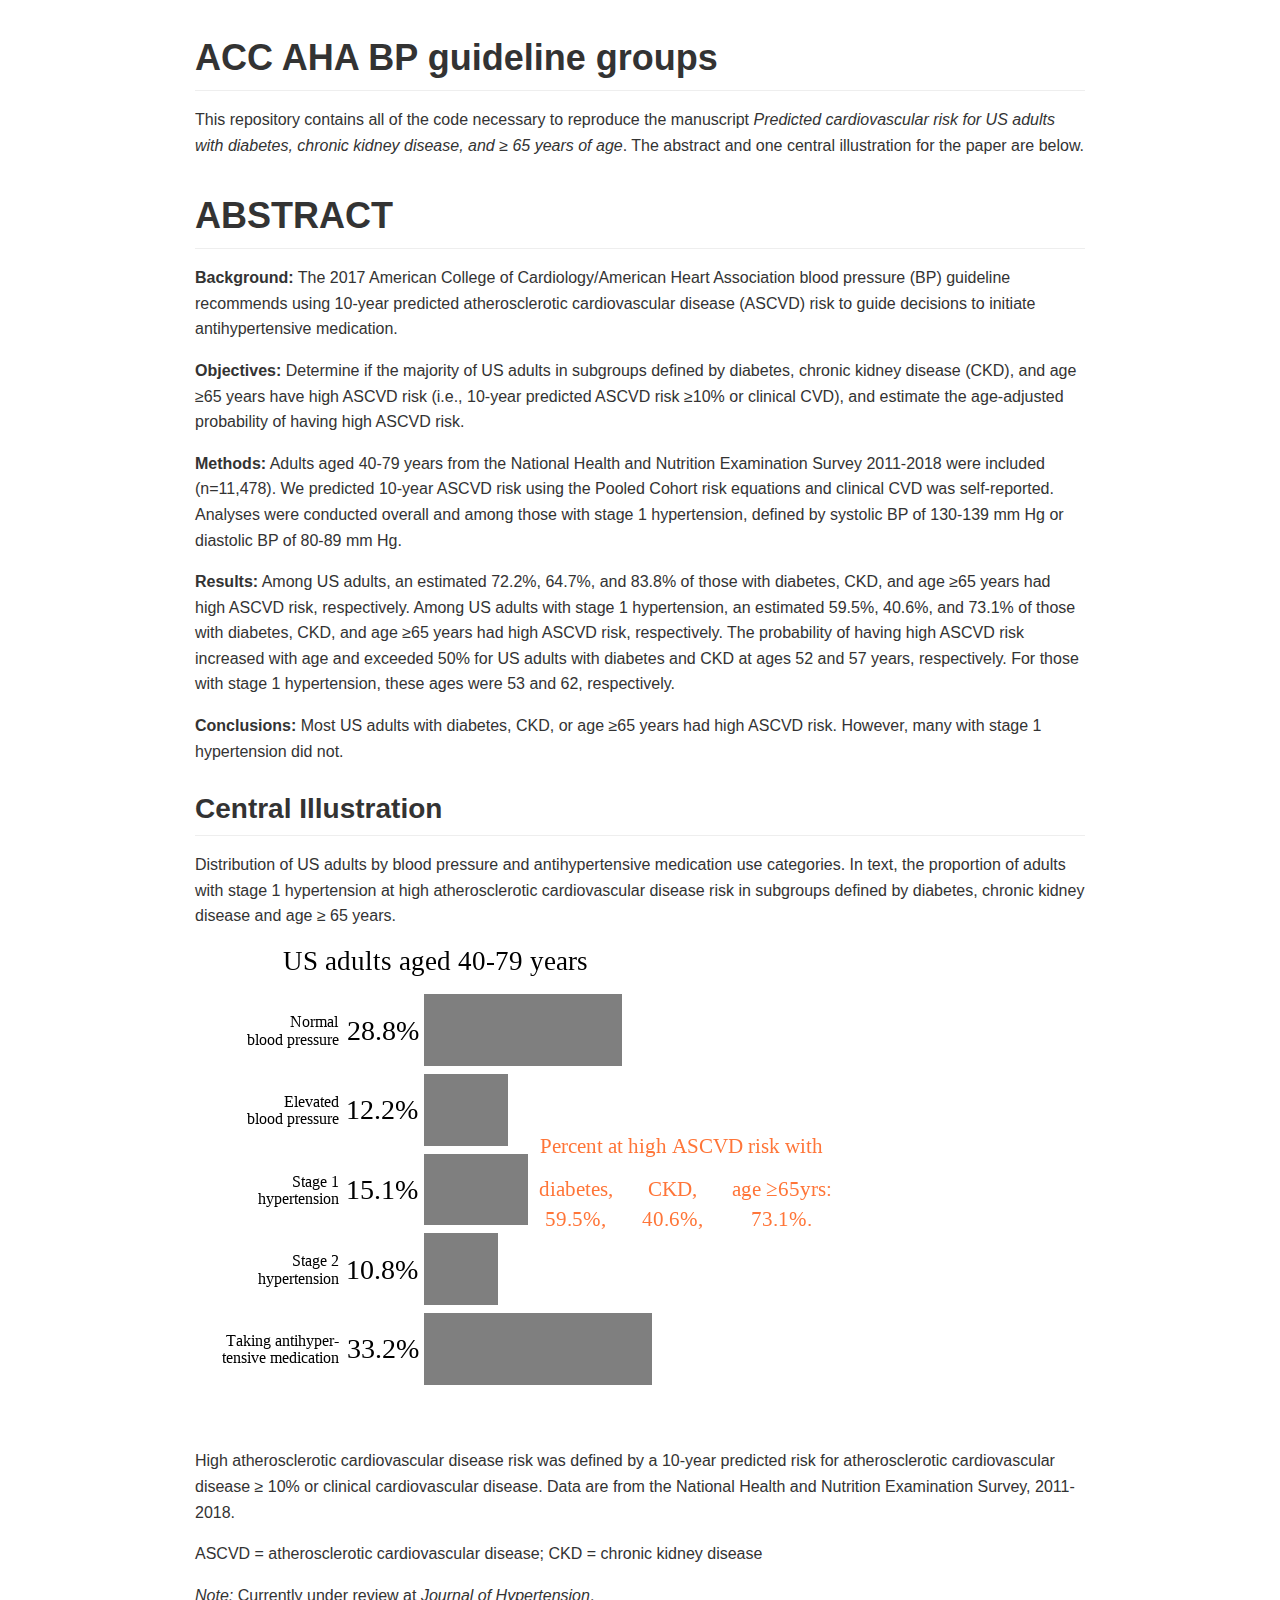
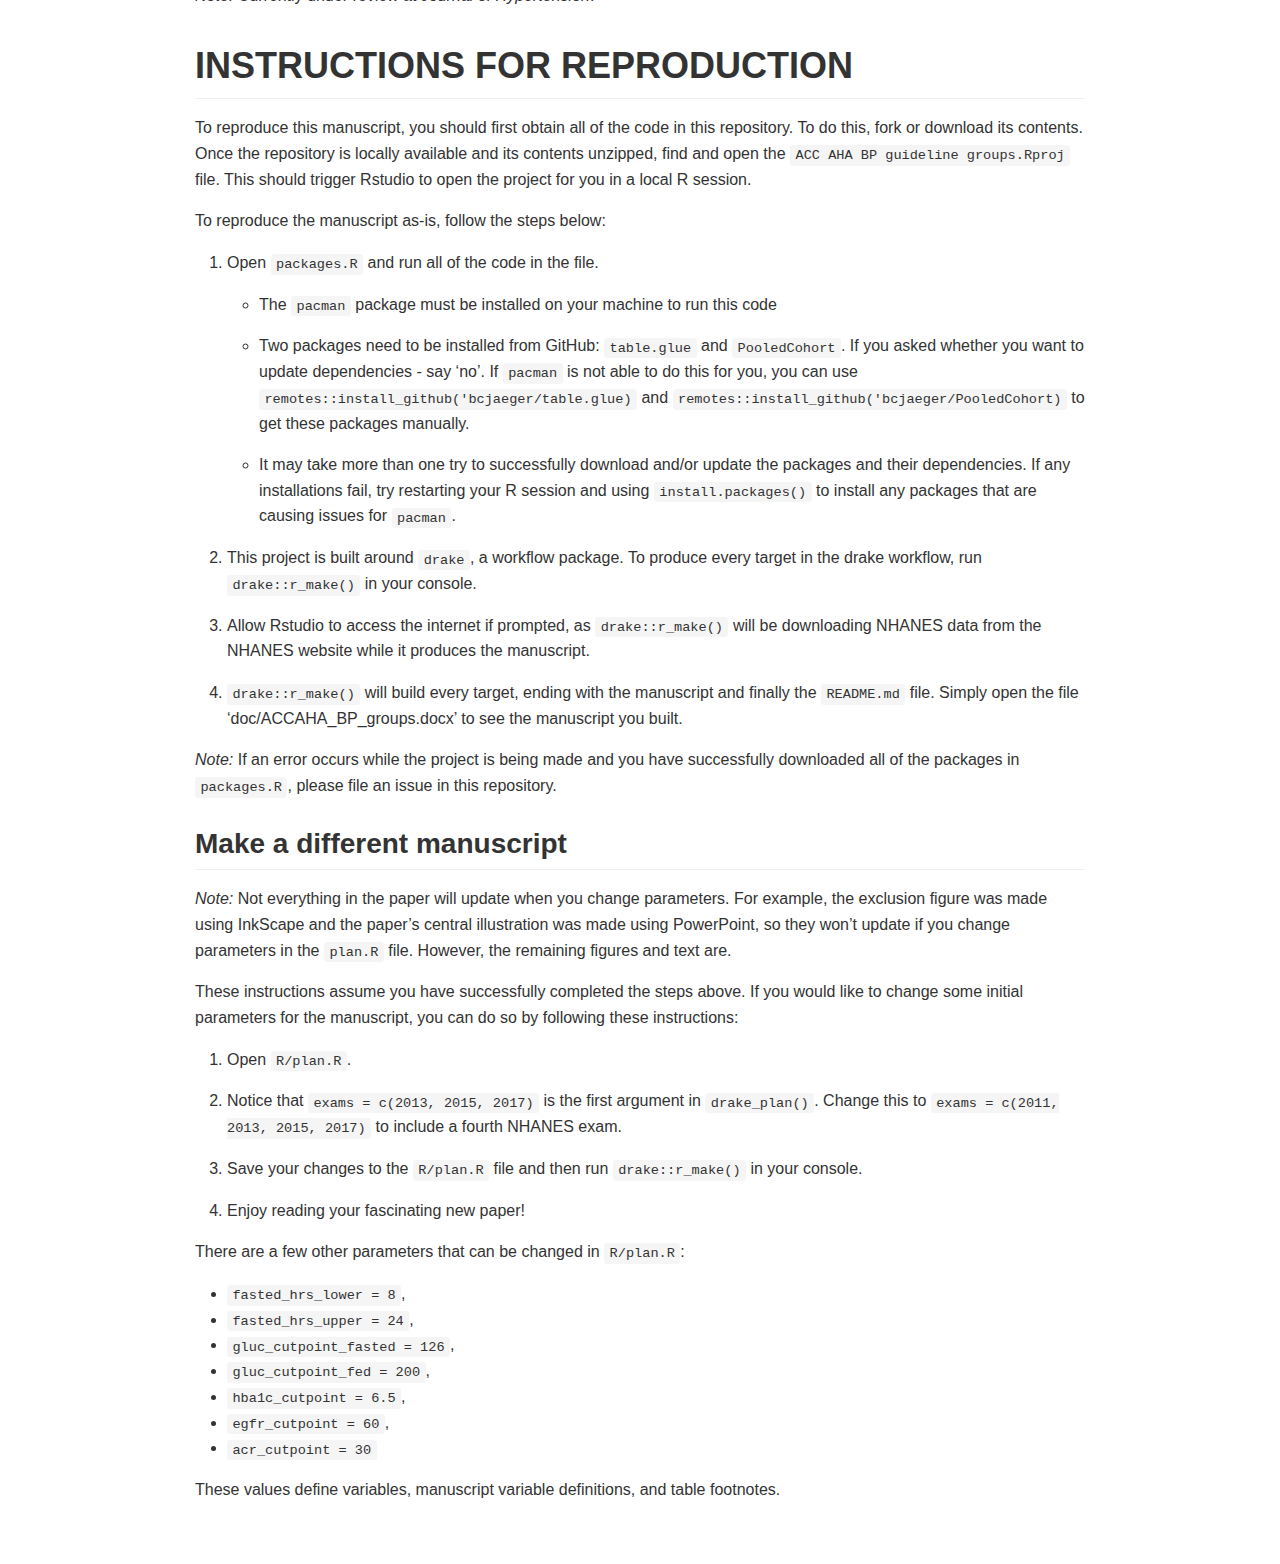
==== commit 28f97e19: "bug fix for survey package 4.1" ====
--- a/README.html
+++ b/README.html
@@ -9,582 +9,7 @@
 <meta name="generator" content="pandoc" />
 <meta name="viewport" content="width=device-width, initial-scale=1">
 
-<style type="text/css">
-@font-face {
-font-family: octicons-link;
-src: url([data-uri]) format('woff');
-}
-body {
--webkit-text-size-adjust: 100%;
-text-size-adjust: 100%;
-color: #333;
-font-family: "Helvetica Neue", Helvetica, "Segoe UI", Arial, freesans, sans-serif, "Apple Color Emoji", "Segoe UI Emoji", "Segoe UI Symbol";
-font-size: 16px;
-line-height: 1.6;
-word-wrap: break-word;
-}
-a {
-background-color: transparent;
-}
-a:active,
-a:hover {
-outline: 0;
-}
-strong {
-font-weight: bold;
-}
-h1 {
-font-size: 2em;
-margin: 0.67em 0;
-}
-img {
-border: 0;
-}
-hr {
-box-sizing: content-box;
-height: 0;
-}
-pre {
-overflow: auto;
-}
-code,
-kbd,
-pre {
-font-family: monospace, monospace;
-font-size: 1em;
-}
-input {
-color: inherit;
-font: inherit;
-margin: 0;
-}
-html input[disabled] {
-cursor: default;
-}
-input {
-line-height: normal;
-}
-input[type="checkbox"] {
-box-sizing: border-box;
-padding: 0;
-}
-table {
-border-collapse: collapse;
-border-spacing: 0;
-}
-td,
-th {
-padding: 0;
-}
-* {
-box-sizing: border-box;
-}
-input {
-font: 13px / 1.4 Helvetica, arial, nimbussansl, liberationsans, freesans, clean, sans-serif, "Apple Color Emoji", "Segoe UI Emoji", "Segoe UI Symbol";
-}
-a {
-color: #4078c0;
-text-decoration: none;
-}
-a:hover,
-a:active {
-text-decoration: underline;
-}
-hr {
-height: 0;
-margin: 15px 0;
-overflow: hidden;
-background: transparent;
-border: 0;
-border-bottom: 1px solid #ddd;
-}
-hr:before {
-display: table;
-content: "";
-}
-hr:after {
-display: table;
-clear: both;
-content: "";
-}
-h1,
-h2,
-h3,
-h4,
-h5,
-h6 {
-margin-top: 15px;
-margin-bottom: 15px;
-line-height: 1.1;
-}
-h1 {
-font-size: 30px;
-}
-h2 {
-font-size: 21px;
-}
-h3 {
-font-size: 16px;
-}
-h4 {
-font-size: 14px;
-}
-h5 {
-font-size: 12px;
-}
-h6 {
-font-size: 11px;
-}
-blockquote {
-margin: 0;
-}
-ul,
-ol {
-padding: 0;
-margin-top: 0;
-margin-bottom: 0;
-}
-ol ol,
-ul ol {
-list-style-type: lower-roman;
-}
-ul ul ol,
-ul ol ol,
-ol ul ol,
-ol ol ol {
-list-style-type: lower-alpha;
-}
-dd {
-margin-left: 0;
-}
-code {
-font-family: Consolas, "Liberation Mono", Menlo, Courier, monospace;
-font-size: 12px;
-}
-pre {
-margin-top: 0;
-margin-bottom: 0;
-font: 12px Consolas, "Liberation Mono", Menlo, Courier, monospace;
-}
-.select::-ms-expand {
-opacity: 0;
-}
-.octicon {
-font: normal normal normal 16px/1 octicons-link;
-display: inline-block;
-text-decoration: none;
-text-rendering: auto;
--webkit-font-smoothing: antialiased;
--moz-osx-font-smoothing: grayscale;
--webkit-user-select: none;
--moz-user-select: none;
--ms-user-select: none;
-user-select: none;
-}
-.octicon-link:before {
-content: '\f05c';
-}
-.markdown-body:before {
-display: table;
-content: "";
-}
-.markdown-body:after {
-display: table;
-clear: both;
-content: "";
-}
-.markdown-body>*:first-child {
-margin-top: 0 !important;
-}
-.markdown-body>*:last-child {
-margin-bottom: 0 !important;
-}
-a:not([href]) {
-color: inherit;
-text-decoration: none;
-}
-.anchor {
-display: inline-block;
-padding-right: 2px;
-margin-left: -18px;
-}
-.anchor:focus {
-outline: none;
-}
-h1,
-h2,
-h3,
-h4,
-h5,
-h6 {
-margin-top: 1em;
-margin-bottom: 16px;
-font-weight: bold;
-line-height: 1.4;
-}
-h1 .octicon-link,
-h2 .octicon-link,
-h3 .octicon-link,
-h4 .octicon-link,
-h5 .octicon-link,
-h6 .octicon-link {
-color: #000;
-vertical-align: middle;
-visibility: hidden;
-}
-h1:hover .anchor,
-h2:hover .anchor,
-h3:hover .anchor,
-h4:hover .anchor,
-h5:hover .anchor,
-h6:hover .anchor {
-text-decoration: none;
-}
-h1:hover .anchor .octicon-link,
-h2:hover .anchor .octicon-link,
-h3:hover .anchor .octicon-link,
-h4:hover .anchor .octicon-link,
-h5:hover .anchor .octicon-link,
-h6:hover .anchor .octicon-link {
-visibility: visible;
-}
-h1 {
-padding-bottom: 0.3em;
-font-size: 2.25em;
-line-height: 1.2;
-border-bottom: 1px solid #eee;
-}
-h1 .anchor {
-line-height: 1;
-}
-h2 {
-padding-bottom: 0.3em;
-font-size: 1.75em;
-line-height: 1.225;
-border-bottom: 1px solid #eee;
-}
-h2 .anchor {
-line-height: 1;
-}
-h3 {
-font-size: 1.5em;
-line-height: 1.43;
-}
-h3 .anchor {
-line-height: 1.2;
-}
-h4 {
-font-size: 1.25em;
-}
-h4 .anchor {
-line-height: 1.2;
-}
-h5 {
-font-size: 1em;
-}
-h5 .anchor {
-line-height: 1.1;
-}
-h6 {
-font-size: 1em;
-color: #777;
-}
-h6 .anchor {
-line-height: 1.1;
-}
-p,
-blockquote,
-ul,
-ol,
-dl,
-table,
-pre {
-margin-top: 0;
-margin-bottom: 16px;
-}
-hr {
-height: 4px;
-padding: 0;
-margin: 16px 0;
-background-color: #e7e7e7;
-border: 0 none;
-}
-ul,
-ol {
-padding-left: 2em;
-}
-ul ul,
-ul ol,
-ol ol,
-ol ul {
-margin-top: 0;
-margin-bottom: 0;
-}
-li>p {
-margin-top: 16px;
-}
-dl {
-padding: 0;
-}
-dl dt {
-padding: 0;
-margin-top: 16px;
-font-size: 1em;
-font-style: italic;
-font-weight: bold;
-}
-dl dd {
-padding: 0 16px;
-margin-bottom: 16px;
-}
-blockquote {
-padding: 0 15px;
-color: #777;
-border-left: 4px solid #ddd;
-}
-blockquote>:first-child {
-margin-top: 0;
-}
-blockquote>:last-child {
-margin-bottom: 0;
-}
-table {
-display: block;
-width: 100%;
-overflow: auto;
-word-break: normal;
-word-break: keep-all;
-}
-table th {
-font-weight: bold;
-}
-table th,
-table td {
-padding: 6px 13px;
-border: 1px solid #ddd;
-}
-table tr {
-background-color: #fff;
-border-top: 1px solid #ccc;
-}
-table tr:nth-child(2n) {
-background-color: #f8f8f8;
-}
-img {
-max-width: 100%;
-box-sizing: content-box;
-background-color: #fff;
-}
-code {
-padding: 0;
-padding-top: 0.2em;
-padding-bottom: 0.2em;
-margin: 0;
-font-size: 85%;
-background-color: rgba(0,0,0,0.04);
-border-radius: 3px;
-}
-code:before,
-code:after {
-letter-spacing: -0.2em;
-content: "\00a0";
-}
-pre>code {
-padding: 0;
-margin: 0;
-font-size: 100%;
-word-break: normal;
-white-space: pre;
-background: transparent;
-border: 0;
-}
-.highlight {
-margin-bottom: 16px;
-}
-.highlight pre,
-pre {
-padding: 16px;
-overflow: auto;
-font-size: 85%;
-line-height: 1.45;
-background-color: #f7f7f7;
-border-radius: 3px;
-}
-.highlight pre {
-margin-bottom: 0;
-word-break: normal;
-}
-pre {
-word-wrap: normal;
-}
-pre code {
-display: inline;
-max-width: initial;
-padding: 0;
-margin: 0;
-overflow: initial;
-line-height: inherit;
-word-wrap: normal;
-background-color: transparent;
-border: 0;
-}
-pre code:before,
-pre code:after {
-content: normal;
-}
-kbd {
-display: inline-block;
-padding: 3px 5px;
-font-size: 11px;
-line-height: 10px;
-color: #555;
-vertical-align: middle;
-background-color: #fcfcfc;
-border: solid 1px #ccc;
-border-bottom-color: #bbb;
-border-radius: 3px;
-box-shadow: inset 0 -1px 0 #bbb;
-}
-.pl-c {
-color: #969896;
-}
-.pl-c1,
-.pl-s .pl-v {
-color: #0086b3;
-}
-.pl-e,
-.pl-en {
-color: #795da3;
-}
-.pl-s .pl-s1,
-.pl-smi {
-color: #333;
-}
-.pl-ent {
-color: #63a35c;
-}
-.pl-k {
-color: #a71d5d;
-}
-.pl-pds,
-.pl-s,
-.pl-s .pl-pse .pl-s1,
-.pl-sr,
-.pl-sr .pl-cce,
-.pl-sr .pl-sra,
-.pl-sr .pl-sre {
-color: #183691;
-}
-.pl-v {
-color: #ed6a43;
-}
-.pl-id {
-color: #b52a1d;
-}
-.pl-ii {
-background-color: #b52a1d;
-color: #f8f8f8;
-}
-.pl-sr .pl-cce {
-color: #63a35c;
-font-weight: bold;
-}
-.pl-ml {
-color: #693a17;
-}
-.pl-mh,
-.pl-mh .pl-en,
-.pl-ms {
-color: #1d3e81;
-font-weight: bold;
-}
-.pl-mq {
-color: #008080;
-}
-.pl-mi {
-color: #333;
-font-style: italic;
-}
-.pl-mb {
-color: #333;
-font-weight: bold;
-}
-.pl-md {
-background-color: #ffecec;
-color: #bd2c00;
-}
-.pl-mi1 {
-background-color: #eaffea;
-color: #55a532;
-}
-.pl-mdr {
-color: #795da3;
-font-weight: bold;
-}
-.pl-mo {
-color: #1d3e81;
-}
-kbd {
-display: inline-block;
-padding: 3px 5px;
-font: 11px Consolas, "Liberation Mono", Menlo, Courier, monospace;
-line-height: 10px;
-color: #555;
-vertical-align: middle;
-background-color: #fcfcfc;
-border: solid 1px #ccc;
-border-bottom-color: #bbb;
-border-radius: 3px;
-box-shadow: inset 0 -1px 0 #bbb;
-}
-.task-list-item {
-list-style-type: none;
-}
-.task-list-item+.task-list-item {
-margin-top: 3px;
-}
-.task-list-item input {
-margin: 0 0.35em 0.25em -1.6em;
-vertical-align: middle;
-}
-:checked+.radio-label {
-z-index: 1;
-position: relative;
-border-color: #4078c0;
-}
-.sourceLine {
-display: inline-block;
-}
-code .kw { color: #000000; }
-code .dt { color: #ed6a43; }
-code .dv { color: #009999; }
-code .bn { color: #009999; }
-code .fl { color: #009999; }
-code .ch { color: #009999; }
-code .st { color: #183691; }
-code .co { color: #969896; }
-code .ot { color: #0086b3; }
-code .al { color: #a61717; }
-code .fu { color: #63a35c; }
-code .er { color: #a61717; background-color: #e3d2d2; }
-code .wa { color: #000000; }
-code .cn { color: #008080; }
-code .sc { color: #008080; }
-code .vs { color: #183691; }
-code .ss { color: #183691; }
-code .im { color: #000000; }
-code .va {color: #008080; }
-code .cf { color: #000000; }
-code .op { color: #000000; }
-code .bu { color: #000000; }
-code .ex { color: #000000; }
-code .pp { color: #999999; }
-code .at { color: #008080; }
-code .do { color: #969896; }
-code .an { color: #008080; }
-code .cv { color: #008080; }
-code .in { color: #008080; }
-</style>
+<link rel="stylesheet" href="data:text/css,%0A%40font%2Dface%20%7B%0Afont%2Dfamily%3A%20octicons%2Dlink%3B%0Asrc%3A%20url%28data%3Afont%2Fwoff%3Bcharset%3Dutf%2D8%3Bbase64%[base64]%[base64]%2FaFGpk3jaTY6xa8JAGMW%2FO62BDi0tJLYQincXEypYIiGJjSgHniQ6umTsUEyLm5BV6NDBP8Tpts6F0v%2Bk%2F0an2i%2BitHDw3v2%2B9%2BDBKTzsJNnWJNTgHEy4BgG3EMI9DCEDOGEXzDADU5hBKMIgNPZqoD3SilVaXZCER3%2FI7AtxEJLtzzuZfI%2BVVkprxTlXShWKb3TBecG11rwoNlmmn1P2WYcJczl32etSpKnziC7lQyWe1smVPy%2FLt7Kc%2B0vWY%2FgAgIIEqAN9we0pwKXreiMasxvabDQMM4riO%2BqxM2ogwDGOZTXxwxDiycQIcoYFBLj5K3EIaSctAq2kTYiw%2Bymhce7vwM9jSqO8JyVd5RH9gyTt2%2BJ%2FyUmYlIR0s04n6%2B7Vm1ozezUeLEaUjhaDSuXHwVRgvLJn1tQ7xiuVv%2FocTRF42mNgZGBgYGbwZOBiAAFGJBIMAAizAFoAAABiAGIAznjaY2BkYGAA4in8zwXi%2BW2%2BMjCzMIDApSwvXzC97Z4Ig8N%2FBxYGZgcgl52BCSQKAA3jCV8CAABfAAAAAAQAAEB42mNgZGBg4f3vACQZQABIMjKgAmYAKEgBXgAAeNpjYGY6wTiBgZWBg2kmUxoDA4MPhGZMYzBi1AHygVLYQUCaawqDA4PChxhmh%2F8ODDEsvAwHgMKMIDnGL0x7gJQCAwMAJd4MFwAAAHjaY2BgYGaA4DAGRgYQkAHyGMF8NgYrIM3JIAGVYYDT%2BAEjAwuDFpBmA9KMDEwMCh9i%2Fv8H8sH0%2F4dQc1iAmAkALaUKLgAAAHjaTY9LDsIgEIbtgqHUPpDi3gPoBVyRTmTddOmqTXThEXqrob2gQ1FjwpDvfwCBdmdXC5AVKFu3e5MfNFJ29KTQT48Ob9%2FlqYwOGZxeUelN2U2R6%2BcArgtCJpauW7UQBqnFkUsjAY%2FkOU1cP%2BDAgvxwn1chZDwUbd6CFimGXwzwF6tPbFIcjEl%2BvvmM%2FbyA48e6tWrKArm4ZJlCbdsrxksL1AwWn%2FyBSJKpYbq8AXaaTb8AAHja28jAwOC00ZrBeQNDQOWO%2F%2FsdBBgYGRiYWYAEELEwMTE4uzo5Zzo5b2BxdnFOcALxNjA6b2ByTswC8jYwg0VlNuoCTWAMqNzMzsoK1rEhNqByEyerg5PMJlYuVueETKcd%2F89uBpnpvIEVomeHLoMsAAe1Id4AAAAAAAB42oWQT07CQBTGv0JBhagk7HQzKxca2sJCE1hDt4QF%2B9JOS0nbaaYDCQfwCJ7Au3AHj%2BLO13FMmm6cl7785vven0kBjHCBhfpYuNa5Ph1c0e2Xu3jEvWG7UdPDLZ4N92nOm%2BEBXuAbHmIMSRMs%2B4aUEd4Nd3CHD8NdvOLTsA2GL8M9PODbcL%2BhD7C1xoaHeLJSEao0FEW14ckxC%2BTU8TxvsY6X0eLPmRhry2WVioLpkrbp84LLQPGI7c6sOiUzpWIWS5GzlSgUzzLBSikOPFTOXqly7rqx0Z1Q5BAIoZBSFihQYQOOBEdkCOgXTOHA07HAGjGWiIjaPZNW13%2F%2Blm6S9FT7rLHFJ6fQbkATOG1j2OFMucKJJsxIVfQORl%2B9Jyda6Sl1dUYhSCm1dyClfoeDve4qMYdLEbfqHf3O%2FAdDumsjAAB42mNgYoAAZQYjBmyAGYQZmdhL8zLdDEydARfoAqIAAAABAAMABwAKABMAB%2F%2F%2FAA8AAQAAAAAAAAAAAAAAAAABAAAAAA%3D%3D%29%20format%28%27woff%27%29%3B%0A%7D%0Abody%20%7B%0A%2Dwebkit%2Dtext%2Dsize%2Dadjust%3A%20100%25%3B%0Atext%2Dsize%2Dadjust%3A%20100%25%3B%0Acolor%3A%20%23333%3B%0Afont%2Dfamily%3A%20%22Helvetica%20Neue%22%2C%20Helvetica%2C%20%22Segoe%20UI%22%2C%20Arial%2C%20freesans%2C%20sans%2Dserif%2C%20%22Apple%20Color%20Emoji%22%2C%20%22Segoe%20UI%20Emoji%22%2C%20%22Segoe%20UI%20Symbol%22%3B%0Afont%2Dsize%3A%2016px%3B%0Aline%2Dheight%3A%201%2E6%3B%0Aword%2Dwrap%3A%20break%2Dword%3B%0A%7D%0Aa%20%7B%0Abackground%2Dcolor%3A%20transparent%3B%0A%7D%0Aa%3Aactive%2C%0Aa%3Ahover%20%7B%0Aoutline%3A%200%3B%0A%7D%0Astrong%20%7B%0Afont%2Dweight%3A%20bold%3B%0A%7D%0Ah1%20%7B%0Afont%2Dsize%3A%202em%3B%0Amargin%3A%200%2E67em%200%3B%0A%7D%0Aimg%20%7B%0Aborder%3A%200%3B%0A%7D%0Ahr%20%7B%0Abox%2Dsizing%3A%20content%2Dbox%3B%0Aheight%3A%200%3B%0A%7D%0Apre%20%7B%0Aoverflow%3A%20auto%3B%0A%7D%0Acode%2C%0Akbd%2C%0Apre%20%7B%0Afont%2Dfamily%3A%20monospace%2C%20monospace%3B%0Afont%2Dsize%3A%201em%3B%0A%7D%0Ainput%20%7B%0Acolor%3A%20inherit%3B%0Afont%3A%20inherit%3B%0Amargin%3A%200%3B%0A%7D%0Ahtml%20input%5Bdisabled%5D%20%7B%0Acursor%3A%20default%3B%0A%7D%0Ainput%20%7B%0Aline%2Dheight%3A%20normal%3B%0A%7D%0Ainput%5Btype%3D%22checkbox%22%5D%20%7B%0Abox%2Dsizing%3A%20border%2Dbox%3B%0Apadding%3A%200%3B%0A%7D%0Atable%20%7B%0Aborder%2Dcollapse%3A%20collapse%3B%0Aborder%2Dspacing%3A%200%3B%0A%7D%0Atd%2C%0Ath%20%7B%0Apadding%3A%200%3B%0A%7D%0A%2A%20%7B%0Abox%2Dsizing%3A%20border%2Dbox%3B%0A%7D%0Ainput%20%7B%0Afont%3A%2013px%20%2F%201%2E4%20Helvetica%2C%20arial%2C%20nimbussansl%2C%20liberationsans%2C%20freesans%2C%20clean%2C%20sans%2Dserif%2C%20%22Apple%20Color%20Emoji%22%2C%20%22Segoe%20UI%20Emoji%22%2C%20%22Segoe%20UI%20Symbol%22%3B%0A%7D%0Aa%20%7B%0Acolor%3A%20%234078c0%3B%0Atext%2Ddecoration%3A%20none%3B%0A%7D%0Aa%3Ahover%2C%0Aa%3Aactive%20%7B%0Atext%2Ddecoration%3A%20underline%3B%0A%7D%0Ahr%20%7B%0Aheight%3A%200%3B%0Amargin%3A%2015px%200%3B%0Aoverflow%3A%20hidden%3B%0Abackground%3A%20transparent%3B%0Aborder%3A%200%3B%0Aborder%2Dbottom%3A%201px%20solid%20%23ddd%3B%0A%7D%0Ahr%3Abefore%20%7B%0Adisplay%3A%20table%3B%0Acontent%3A%20%22%22%3B%0A%7D%0Ahr%3Aafter%20%7B%0Adisplay%3A%20table%3B%0Aclear%3A%20both%3B%0Acontent%3A%20%22%22%3B%0A%7D%0Ah1%2C%0Ah2%2C%0Ah3%2C%0Ah4%2C%0Ah5%2C%0Ah6%20%7B%0Amargin%2Dtop%3A%2015px%3B%0Amargin%2Dbottom%3A%2015px%3B%0Aline%2Dheight%3A%201%2E1%3B%0A%7D%0Ah1%20%7B%0Afont%2Dsize%3A%2030px%3B%0A%7D%0Ah2%20%7B%0Afont%2Dsize%3A%2021px%3B%0A%7D%0Ah3%20%7B%0Afont%2Dsize%3A%2016px%3B%0A%7D%0Ah4%20%7B%0Afont%2Dsize%3A%2014px%3B%0A%7D%0Ah5%20%7B%0Afont%2Dsize%3A%2012px%3B%0A%7D%0Ah6%20%7B%0Afont%2Dsize%3A%2011px%3B%0A%7D%0Ablockquote%20%7B%0Amargin%3A%200%3B%0A%7D%0Aul%2C%0Aol%20%7B%0Apadding%3A%200%3B%0Amargin%2Dtop%3A%200%3B%0Amargin%2Dbottom%3A%200%3B%0A%7D%0Aol%20ol%2C%0Aul%20ol%20%7B%0Alist%2Dstyle%2Dtype%3A%20lower%2Droman%3B%0A%7D%0Aul%20ul%20ol%2C%0Aul%20ol%20ol%2C%0Aol%20ul%20ol%2C%0Aol%20ol%20ol%20%7B%0Alist%2Dstyle%2Dtype%3A%20lower%2Dalpha%3B%0A%7D%0Add%20%7B%0Amargin%2Dleft%3A%200%3B%0A%7D%0Acode%20%7B%0Afont%2Dfamily%3A%20Consolas%2C%20%22Liberation%20Mono%22%2C%20Menlo%2C%20Courier%2C%20monospace%3B%0Afont%2Dsize%3A%2012px%3B%0A%7D%0Apre%20%7B%0Amargin%2Dtop%3A%200%3B%0Amargin%2Dbottom%3A%200%3B%0Afont%3A%2012px%20Consolas%2C%20%22Liberation%20Mono%22%2C%20Menlo%2C%20Courier%2C%20monospace%3B%0A%7D%0A%2Eselect%3A%3A%2Dms%2Dexpand%20%7B%0Aopacity%3A%200%3B%0A%7D%0A%2Eocticon%20%7B%0Afont%3A%20normal%20normal%20normal%2016px%2F1%20octicons%2Dlink%3B%0Adisplay%3A%20inline%2Dblock%3B%0Atext%2Ddecoration%3A%20none%3B%0Atext%2Drendering%3A%20auto%3B%0A%2Dwebkit%2Dfont%2Dsmoothing%3A%20antialiased%3B%0A%2Dmoz%2Dosx%2Dfont%2Dsmoothing%3A%20grayscale%3B%0A%2Dwebkit%2Duser%2Dselect%3A%20none%3B%0A%2Dmoz%2Duser%2Dselect%3A%20none%3B%0A%2Dms%2Duser%2Dselect%3A%20none%3B%0Auser%2Dselect%3A%20none%3B%0A%7D%0A%2Eocticon%2Dlink%3Abefore%20%7B%0Acontent%3A%20%27%5Cf05c%27%3B%0A%7D%0A%2Emarkdown%2Dbody%3Abefore%20%7B%0Adisplay%3A%20table%3B%0Acontent%3A%20%22%22%3B%0A%7D%0A%2Emarkdown%2Dbody%3Aafter%20%7B%0Adisplay%3A%20table%3B%0Aclear%3A%20both%3B%0Acontent%3A%20%22%22%3B%0A%7D%0A%2Emarkdown%2Dbody%3E%2A%3Afirst%2Dchild%20%7B%0Amargin%2Dtop%3A%200%20%21important%3B%0A%7D%0A%2Emarkdown%2Dbody%3E%2A%3Alast%2Dchild%20%7B%0Amargin%2Dbottom%3A%200%20%21important%3B%0A%7D%0Aa%3Anot%28%5Bhref%5D%29%20%7B%0Acolor%3A%20inherit%3B%0Atext%2Ddecoration%3A%20none%3B%0A%7D%0A%2Eanchor%20%7B%0Adisplay%3A%20inline%2Dblock%3B%0Apadding%2Dright%3A%202px%3B%0Amargin%2Dleft%3A%20%2D18px%3B%0A%7D%0A%2Eanchor%3Afocus%20%7B%0Aoutline%3A%20none%3B%0A%7D%0Ah1%2C%0Ah2%2C%0Ah3%2C%0Ah4%2C%0Ah5%2C%0Ah6%20%7B%0Amargin%2Dtop%3A%201em%3B%0Amargin%2Dbottom%3A%2016px%3B%0Afont%2Dweight%3A%20bold%3B%0Aline%2Dheight%3A%201%2E4%3B%0A%7D%0Ah1%20%2Eocticon%2Dlink%2C%0Ah2%20%2Eocticon%2Dlink%2C%0Ah3%20%2Eocticon%2Dlink%2C%0Ah4%20%2Eocticon%2Dlink%2C%0Ah5%20%2Eocticon%2Dlink%2C%0Ah6%20%2Eocticon%2Dlink%20%7B%0Acolor%3A%20%23000%3B%0Avertical%2Dalign%3A%20middle%3B%0Avisibility%3A%20hidden%3B%0A%7D%0Ah1%3Ahover%20%2Eanchor%2C%0Ah2%3Ahover%20%2Eanchor%2C%0Ah3%3Ahover%20%2Eanchor%2C%0Ah4%3Ahover%20%2Eanchor%2C%0Ah5%3Ahover%20%2Eanchor%2C%0Ah6%3Ahover%20%2Eanchor%20%7B%0Atext%2Ddecoration%3A%20none%3B%0A%7D%0Ah1%3Ahover%20%2Eanchor%20%2Eocticon%2Dlink%2C%0Ah2%3Ahover%20%2Eanchor%20%2Eocticon%2Dlink%2C%0Ah3%3Ahover%20%2Eanchor%20%2Eocticon%2Dlink%2C%0Ah4%3Ahover%20%2Eanchor%20%2Eocticon%2Dlink%2C%0Ah5%3Ahover%20%2Eanchor%20%2Eocticon%2Dlink%2C%0Ah6%3Ahover%20%2Eanchor%20%2Eocticon%2Dlink%20%7B%0Avisibility%3A%20visible%3B%0A%7D%0Ah1%20%7B%0Apadding%2Dbottom%3A%200%2E3em%3B%0Afont%2Dsize%3A%202%2E25em%3B%0Aline%2Dheight%3A%201%2E2%3B%0Aborder%2Dbottom%3A%201px%20solid%20%23eee%3B%0A%7D%0Ah1%20%2Eanchor%20%7B%0Aline%2Dheight%3A%201%3B%0A%7D%0Ah2%20%7B%0Apadding%2Dbottom%3A%200%2E3em%3B%0Afont%2Dsize%3A%201%2E75em%3B%0Aline%2Dheight%3A%201%2E225%3B%0Aborder%2Dbottom%3A%201px%20solid%20%23eee%3B%0A%7D%0Ah2%20%2Eanchor%20%7B%0Aline%2Dheight%3A%201%3B%0A%7D%0Ah3%20%7B%0Afont%2Dsize%3A%201%2E5em%3B%0Aline%2Dheight%3A%201%2E43%3B%0A%7D%0Ah3%20%2Eanchor%20%7B%0Aline%2Dheight%3A%201%2E2%3B%0A%7D%0Ah4%20%7B%0Afont%2Dsize%3A%201%2E25em%3B%0A%7D%0Ah4%20%2Eanchor%20%7B%0Aline%2Dheight%3A%201%2E2%3B%0A%7D%0Ah5%20%7B%0Afont%2Dsize%3A%201em%3B%0A%7D%0Ah5%20%2Eanchor%20%7B%0Aline%2Dheight%3A%201%2E1%3B%0A%7D%0Ah6%20%7B%0Afont%2Dsize%3A%201em%3B%0Acolor%3A%20%23777%3B%0A%7D%0Ah6%20%2Eanchor%20%7B%0Aline%2Dheight%3A%201%2E1%3B%0A%7D%0Ap%2C%0Ablockquote%2C%0Aul%2C%0Aol%2C%0Adl%2C%0Atable%2C%0Apre%20%7B%0Amargin%2Dtop%3A%200%3B%0Amargin%2Dbottom%3A%2016px%3B%0A%7D%0Ahr%20%7B%0Aheight%3A%204px%3B%0Apadding%3A%200%3B%0Amargin%3A%2016px%200%3B%0Abackground%2Dcolor%3A%20%23e7e7e7%3B%0Aborder%3A%200%20none%3B%0A%7D%0Aul%2C%0Aol%20%7B%0Apadding%2Dleft%3A%202em%3B%0A%7D%0Aul%20ul%2C%0Aul%20ol%2C%0Aol%20ol%2C%0Aol%20ul%20%7B%0Amargin%2Dtop%3A%200%3B%0Amargin%2Dbottom%3A%200%3B%0A%7D%0Ali%3Ep%20%7B%0Amargin%2Dtop%3A%2016px%3B%0A%7D%0Adl%20%7B%0Apadding%3A%200%3B%0A%7D%0Adl%20dt%20%7B%0Apadding%3A%200%3B%0Amargin%2Dtop%3A%2016px%3B%0Afont%2Dsize%3A%201em%3B%0Afont%2Dstyle%3A%20italic%3B%0Afont%2Dweight%3A%20bold%3B%0A%7D%0Adl%20dd%20%7B%0Apadding%3A%200%2016px%3B%0Amargin%2Dbottom%3A%2016px%3B%0A%7D%0Ablockquote%20%7B%0Apadding%3A%200%2015px%3B%0Acolor%3A%20%23777%3B%0Aborder%2Dleft%3A%204px%20solid%20%23ddd%3B%0A%7D%0Ablockquote%3E%3Afirst%2Dchild%20%7B%0Amargin%2Dtop%3A%200%3B%0A%7D%0Ablockquote%3E%3Alast%2Dchild%20%7B%0Amargin%2Dbottom%3A%200%3B%0A%7D%0Atable%20%7B%0Adisplay%3A%20block%3B%0Awidth%3A%20100%25%3B%0Aoverflow%3A%20auto%3B%0Aword%2Dbreak%3A%20normal%3B%0Aword%2Dbreak%3A%20keep%2Dall%3B%0A%7D%0Atable%20th%20%7B%0Afont%2Dweight%3A%20bold%3B%0A%7D%0Atable%20th%2C%0Atable%20td%20%7B%0Apadding%3A%206px%2013px%3B%0Aborder%3A%201px%20solid%20%23ddd%3B%0A%7D%0Atable%20tr%20%7B%0Abackground%2Dcolor%3A%20%23fff%3B%0Aborder%2Dtop%3A%201px%20solid%20%23ccc%3B%0A%7D%0Atable%20tr%3Anth%2Dchild%282n%29%20%7B%0Abackground%2Dcolor%3A%20%23f8f8f8%3B%0A%7D%0Aimg%20%7B%0Amax%2Dwidth%3A%20100%25%3B%0Abox%2Dsizing%3A%20content%2Dbox%3B%0Abackground%2Dcolor%3A%20%23fff%3B%0A%7D%0Acode%20%7B%0Apadding%3A%200%3B%0Apadding%2Dtop%3A%200%2E2em%3B%0Apadding%2Dbottom%3A%200%2E2em%3B%0Amargin%3A%200%3B%0Afont%2Dsize%3A%2085%25%3B%0Abackground%2Dcolor%3A%20rgba%280%2C0%2C0%2C0%2E04%29%3B%0Aborder%2Dradius%3A%203px%3B%0A%7D%0Acode%3Abefore%2C%0Acode%3Aafter%20%7B%0Aletter%2Dspacing%3A%20%2D0%2E2em%3B%0Acontent%3A%20%22%5C00a0%22%3B%0A%7D%0Apre%3Ecode%20%7B%0Apadding%3A%200%3B%0Amargin%3A%200%3B%0Afont%2Dsize%3A%20100%25%3B%0Aword%2Dbreak%3A%20normal%3B%0Awhite%2Dspace%3A%20pre%3B%0Abackground%3A%20transparent%3B%0Aborder%3A%200%3B%0A%7D%0A%2Ehighlight%20%7B%0Amargin%2Dbottom%3A%2016px%3B%0A%7D%0A%2Ehighlight%20pre%2C%0Apre%20%7B%0Apadding%3A%2016px%3B%0Aoverflow%3A%20auto%3B%0Afont%2Dsize%3A%2085%25%3B%0Aline%2Dheight%3A%201%2E45%3B%0Abackground%2Dcolor%3A%20%23f7f7f7%3B%0Aborder%2Dradius%3A%203px%3B%0A%7D%0A%2Ehighlight%20pre%20%7B%0Amargin%2Dbottom%3A%200%3B%0Aword%2Dbreak%3A%20normal%3B%0A%7D%0Apre%20%7B%0Aword%2Dwrap%3A%20normal%3B%0A%7D%0Apre%20code%20%7B%0Adisplay%3A%20inline%3B%0Amax%2Dwidth%3A%20initial%3B%0Apadding%3A%200%3B%0Amargin%3A%200%3B%0Aoverflow%3A%20initial%3B%0Aline%2Dheight%3A%20inherit%3B%0Aword%2Dwrap%3A%20normal%3B%0Abackground%2Dcolor%3A%20transparent%3B%0Aborder%3A%200%3B%0A%7D%0Apre%20code%3Abefore%2C%0Apre%20code%3Aafter%20%7B%0Acontent%3A%20normal%3B%0A%7D%0Akbd%20%7B%0Adisplay%3A%20inline%2Dblock%3B%0Apadding%3A%203px%205px%3B%0Afont%2Dsize%3A%2011px%3B%0Aline%2Dheight%3A%2010px%3B%0Acolor%3A%20%23555%3B%0Avertical%2Dalign%3A%20middle%3B%0Abackground%2Dcolor%3A%20%23fcfcfc%3B%0Aborder%3A%20solid%201px%20%23ccc%3B%0Aborder%2Dbottom%2Dcolor%3A%20%23bbb%3B%0Aborder%2Dradius%3A%203px%3B%0Abox%2Dshadow%3A%20inset%200%20%2D1px%200%20%23bbb%3B%0A%7D%0A%2Epl%2Dc%20%7B%0Acolor%3A%20%23969896%3B%0A%7D%0A%2Epl%2Dc1%2C%0A%2Epl%2Ds%20%2Epl%2Dv%20%7B%0Acolor%3A%20%230086b3%3B%0A%7D%0A%2Epl%2De%2C%0A%2Epl%2Den%20%7B%0Acolor%3A%20%23795da3%3B%0A%7D%0A%2Epl%2Ds%20%2Epl%2Ds1%2C%0A%2Epl%2Dsmi%20%7B%0Acolor%3A%20%23333%3B%0A%7D%0A%2Epl%2Dent%20%7B%0Acolor%3A%20%2363a35c%3B%0A%7D%0A%2Epl%2Dk%20%7B%0Acolor%3A%20%23a71d5d%3B%0A%7D%0A%2Epl%2Dpds%2C%0A%2Epl%2Ds%2C%0A%2Epl%2Ds%20%2Epl%2Dpse%20%2Epl%2Ds1%2C%0A%2Epl%2Dsr%2C%0A%2Epl%2Dsr%20%2Epl%2Dcce%2C%0A%2Epl%2Dsr%20%2Epl%2Dsra%2C%0A%2Epl%2Dsr%20%2Epl%2Dsre%20%7B%0Acolor%3A%20%23183691%3B%0A%7D%0A%2Epl%2Dv%20%7B%0Acolor%3A%20%23ed6a43%3B%0A%7D%0A%2Epl%2Did%20%7B%0Acolor%3A%20%23b52a1d%3B%0A%7D%0A%2Epl%2Dii%20%7B%0Abackground%2Dcolor%3A%20%23b52a1d%3B%0Acolor%3A%20%23f8f8f8%3B%0A%7D%0A%2Epl%2Dsr%20%2Epl%2Dcce%20%7B%0Acolor%3A%20%2363a35c%3B%0Afont%2Dweight%3A%20bold%3B%0A%7D%0A%2Epl%2Dml%20%7B%0Acolor%3A%20%23693a17%3B%0A%7D%0A%2Epl%2Dmh%2C%0A%2Epl%2Dmh%20%2Epl%2Den%2C%0A%2Epl%2Dms%20%7B%0Acolor%3A%20%231d3e81%3B%0Afont%2Dweight%3A%20bold%3B%0A%7D%0A%2Epl%2Dmq%20%7B%0Acolor%3A%20%23008080%3B%0A%7D%0A%2Epl%2Dmi%20%7B%0Acolor%3A%20%23333%3B%0Afont%2Dstyle%3A%20italic%3B%0A%7D%0A%2Epl%2Dmb%20%7B%0Acolor%3A%20%23333%3B%0Afont%2Dweight%3A%20bold%3B%0A%7D%0A%2Epl%2Dmd%20%7B%0Abackground%2Dcolor%3A%20%23ffecec%3B%0Acolor%3A%20%23bd2c00%3B%0A%7D%0A%2Epl%2Dmi1%20%7B%0Abackground%2Dcolor%3A%20%23eaffea%3B%0Acolor%3A%20%2355a532%3B%0A%7D%0A%2Epl%2Dmdr%20%7B%0Acolor%3A%20%23795da3%3B%0Afont%2Dweight%3A%20bold%3B%0A%7D%0A%2Epl%2Dmo%20%7B%0Acolor%3A%20%231d3e81%3B%0A%7D%0Akbd%20%7B%0Adisplay%3A%20inline%2Dblock%3B%0Apadding%3A%203px%205px%3B%0Afont%3A%2011px%20Consolas%2C%20%22Liberation%20Mono%22%2C%20Menlo%2C%20Courier%2C%20monospace%3B%0Aline%2Dheight%3A%2010px%3B%0Acolor%3A%20%23555%3B%0Avertical%2Dalign%3A%20middle%3B%0Abackground%2Dcolor%3A%20%23fcfcfc%3B%0Aborder%3A%20solid%201px%20%23ccc%3B%0Aborder%2Dbottom%2Dcolor%3A%20%23bbb%3B%0Aborder%2Dradius%3A%203px%3B%0Abox%2Dshadow%3A%20inset%200%20%2D1px%200%20%23bbb%3B%0A%7D%0A%2Etask%2Dlist%2Ditem%20%7B%0Alist%2Dstyle%2Dtype%3A%20none%3B%0A%7D%0A%2Etask%2Dlist%2Ditem%2B%2Etask%2Dlist%2Ditem%20%7B%0Amargin%2Dtop%3A%203px%3B%0A%7D%0A%2Etask%2Dlist%2Ditem%20input%20%7B%0Amargin%3A%200%200%2E35em%200%2E25em%20%2D1%2E6em%3B%0Avertical%2Dalign%3A%20middle%3B%0A%7D%0A%3Achecked%2B%2Eradio%2Dlabel%20%7B%0Az%2Dindex%3A%201%3B%0Aposition%3A%20relative%3B%0Aborder%2Dcolor%3A%20%234078c0%3B%0A%7D%0A%2EsourceLine%20%7B%0Adisplay%3A%20inline%2Dblock%3B%0A%7D%0Acode%20%2Ekw%20%7B%20color%3A%20%23000000%3B%20%7D%0Acode%20%2Edt%20%7B%20color%3A%20%23ed6a43%3B%20%7D%0Acode%20%2Edv%20%7B%20color%3A%20%23009999%3B%20%7D%0Acode%20%2Ebn%20%7B%20color%3A%20%23009999%3B%20%7D%0Acode%20%2Efl%20%7B%20color%3A%20%23009999%3B%20%7D%0Acode%20%2Ech%20%7B%20color%3A%20%23009999%3B%20%7D%0Acode%20%2Est%20%7B%20color%3A%20%23183691%3B%20%7D%0Acode%20%2Eco%20%7B%20color%3A%20%23969896%3B%20%7D%0Acode%20%2Eot%20%7B%20color%3A%20%230086b3%3B%20%7D%0Acode%20%2Eal%20%7B%20color%3A%20%23a61717%3B%20%7D%0Acode%20%2Efu%20%7B%20color%3A%20%2363a35c%3B%20%7D%0Acode%20%2Eer%20%7B%20color%3A%20%23a61717%3B%20background%2Dcolor%3A%20%23e3d2d2%3B%20%7D%0Acode%20%2Ewa%20%7B%20color%3A%20%23000000%3B%20%7D%0Acode%20%2Ecn%20%7B%20color%3A%20%23008080%3B%20%7D%0Acode%20%2Esc%20%7B%20color%3A%20%23008080%3B%20%7D%0Acode%20%2Evs%20%7B%20color%3A%20%23183691%3B%20%7D%0Acode%20%2Ess%20%7B%20color%3A%20%23183691%3B%20%7D%0Acode%20%2Eim%20%7B%20color%3A%20%23000000%3B%20%7D%0Acode%20%2Eva%20%7Bcolor%3A%20%23008080%3B%20%7D%0Acode%20%2Ecf%20%7B%20color%3A%20%23000000%3B%20%7D%0Acode%20%2Eop%20%7B%20color%3A%20%23000000%3B%20%7D%0Acode%20%2Ebu%20%7B%20color%3A%20%23000000%3B%20%7D%0Acode%20%2Eex%20%7B%20color%3A%20%23000000%3B%20%7D%0Acode%20%2Epp%20%7B%20color%3A%20%23999999%3B%20%7D%0Acode%20%2Eat%20%7B%20color%3A%20%23008080%3B%20%7D%0Acode%20%2Edo%20%7B%20color%3A%20%23969896%3B%20%7D%0Acode%20%2Ean%20%7B%20color%3A%20%23008080%3B%20%7D%0Acode%20%2Ecv%20%7B%20color%3A%20%23008080%3B%20%7D%0Acode%20%2Ein%20%7B%20color%3A%20%23008080%3B%20%7D%0A">
 <style>
 body {
   box-sizing: border-box;
@@ -607,19 +32,19 @@
 <h1 id="abstract">ABSTRACT</h1>
 <p><strong>Background:</strong> The 2017 American College of Cardiology/American Heart Association blood pressure (BP) guideline recommends using 10-year predicted atherosclerotic cardiovascular disease (ASCVD) risk to guide decisions to initiate antihypertensive medication.</p>
 <p><strong>Objectives:</strong> Determine if the majority of US adults in subgroups defined by diabetes, chronic kidney disease (CKD), and age ≥65 years have high ASCVD risk (i.e., 10-year predicted ASCVD risk ≥10% or clinical CVD), and estimate the age-adjusted probability of having high ASCVD risk.</p>
-<p><strong>Methods:</strong> Adults aged 40-79 years from the National Health and Nutrition Examination Survey 2013-2018 were included (n=8,803). We predicted 10-year ASCVD risk using the Pooled Cohort risk equations and clinical CVD was self-reported. Analyses were conducted overall and among those with stage 1 hypertension, defined by systolic BP of 130-139 mm Hg or diastolic BP of 80-89 mm Hg.</p>
-<p><strong>Results:</strong> Among US adults, an estimated 72.3%, 64.5%, and 83.9% of those with diabetes, CKD, and age ≥65 years had high ASCVD risk, respectively. Among US adults with stage 1 hypertension, an estimated 55.0%, 36.7%, and 72.6% of those with diabetes, CKD, and age ≥65 years had high ASCVD risk, respectively. The probability of having high ASCVD risk increased with age and exceeded 50% for US adults with diabetes and CKD at ages 52 and 57 years, respectively. For those with stage 1 hypertension, these ages were 55 and 64, respectively.</p>
+<p><strong>Methods:</strong> Adults aged 40-79 years from the National Health and Nutrition Examination Survey 2011-2018 were included (n=11,478). We predicted 10-year ASCVD risk using the Pooled Cohort risk equations and clinical CVD was self-reported. Analyses were conducted overall and among those with stage 1 hypertension, defined by systolic BP of 130-139 mm Hg or diastolic BP of 80-89 mm Hg.</p>
+<p><strong>Results:</strong> Among US adults, an estimated 72.2%, 64.7%, and 83.8% of those with diabetes, CKD, and age ≥65 years had high ASCVD risk, respectively. Among US adults with stage 1 hypertension, an estimated 59.5%, 40.6%, and 73.1% of those with diabetes, CKD, and age ≥65 years had high ASCVD risk, respectively. The probability of having high ASCVD risk increased with age and exceeded 50% for US adults with diabetes and CKD at ages 52 and 57 years, respectively. For those with stage 1 hypertension, these ages were 53 and 62, respectively.</p>
 <p><strong>Conclusions:</strong> Most US adults with diabetes, CKD, or age ≥65 years had high ASCVD risk. However, many with stage 1 hypertension did not.</p>
 <h2 id="central-illustration">Central Illustration</h2>
 <p>Distribution of US adults by blood pressure and antihypertensive medication use categories. In text, the proportion of adults with stage 1 hypertension at high atherosclerotic cardiovascular disease risk in subgroups defined by diabetes, chronic kidney disease and age ≥ 65 years.</p>
-<p><img src="[data-uri]" /><!-- --></p>
-<p>High atherosclerotic cardiovascular disease risk was defined by a 10-year predicted risk for atherosclerotic cardiovascular disease ≥ 10% or clinical cardiovascular disease. Data are from the National Health and Nutrition Examination Survey, 2013-2018.</p>
+<p><img src="[data-uri]" /><!-- --></p>
+<p>High atherosclerotic cardiovascular disease risk was defined by a 10-year predicted risk for atherosclerotic cardiovascular disease ≥ 10% or clinical cardiovascular disease. Data are from the National Health and Nutrition Examination Survey, 2011-2018.</p>
 <p>ASCVD = atherosclerotic cardiovascular disease; CKD = chronic kidney disease</p>
 <p><em>Note:</em> Currently under review at <em>Journal of Hypertension</em>.</p>
 <h1 id="instructions-for-reproduction">INSTRUCTIONS FOR REPRODUCTION</h1>
 <p>To reproduce this manuscript, you should first obtain all of the code in this repository. To do this, fork or download its contents. Once the repository is locally available and its contents unzipped, find and open the <code>ACC AHA BP guideline groups.Rproj</code> file. This should trigger Rstudio to open the project for you in a local R session.</p>
 <p>To reproduce the manuscript as-is, follow the steps below:</p>
-<ol>
+<ol style="list-style-type: decimal">
 <li><p>Open <code>packages.R</code> and run all of the code in the file.</p>
 <ul>
 <li><p>The <code>pacman</code> package must be installed on your machine to run this code</p></li>
@@ -634,7 +59,7 @@
 <h2 id="make-a-different-manuscript">Make a different manuscript</h2>
 <p><em>Note:</em> Not everything in the paper will update when you change parameters. For example, the exclusion figure was made using InkScape and the paper’s central illustration was made using PowerPoint, so they won’t update if you change parameters in the <code>plan.R</code> file. However, the remaining figures and text are.</p>
 <p>These instructions assume you have successfully completed the steps above. If you would like to change some initial parameters for the manuscript, you can do so by following these instructions:</p>
-<ol>
+<ol style="list-style-type: decimal">
 <li><p>Open <code>R/plan.R</code>.</p></li>
 <li><p>Notice that <code>exams = c(2013, 2015, 2017)</code> is the first argument in <code>drake_plan()</code>. Change this to <code>exams = c(2011, 2013, 2015, 2017)</code> to include a fourth NHANES exam.</p></li>
 <li><p>Save your changes to the <code>R/plan.R</code> file and then run <code>drake::r_make()</code> in your console.</p></li>
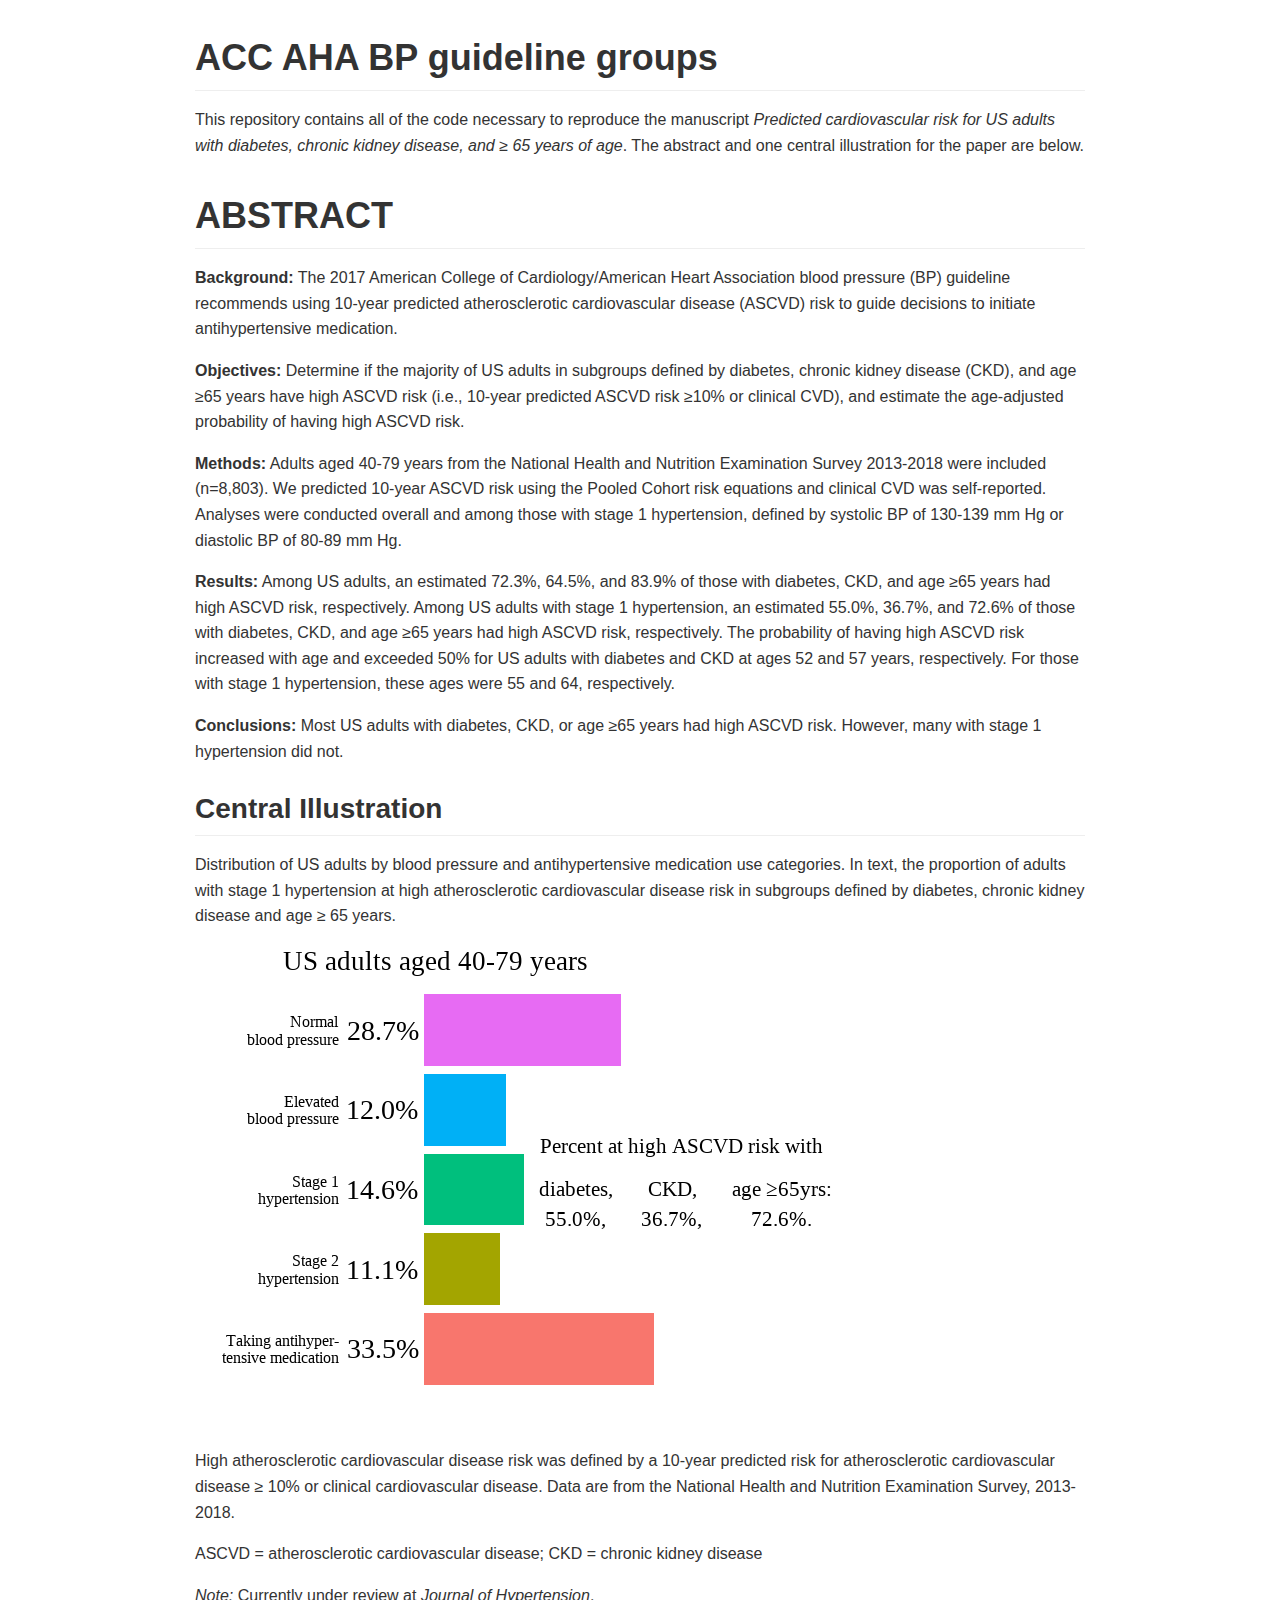
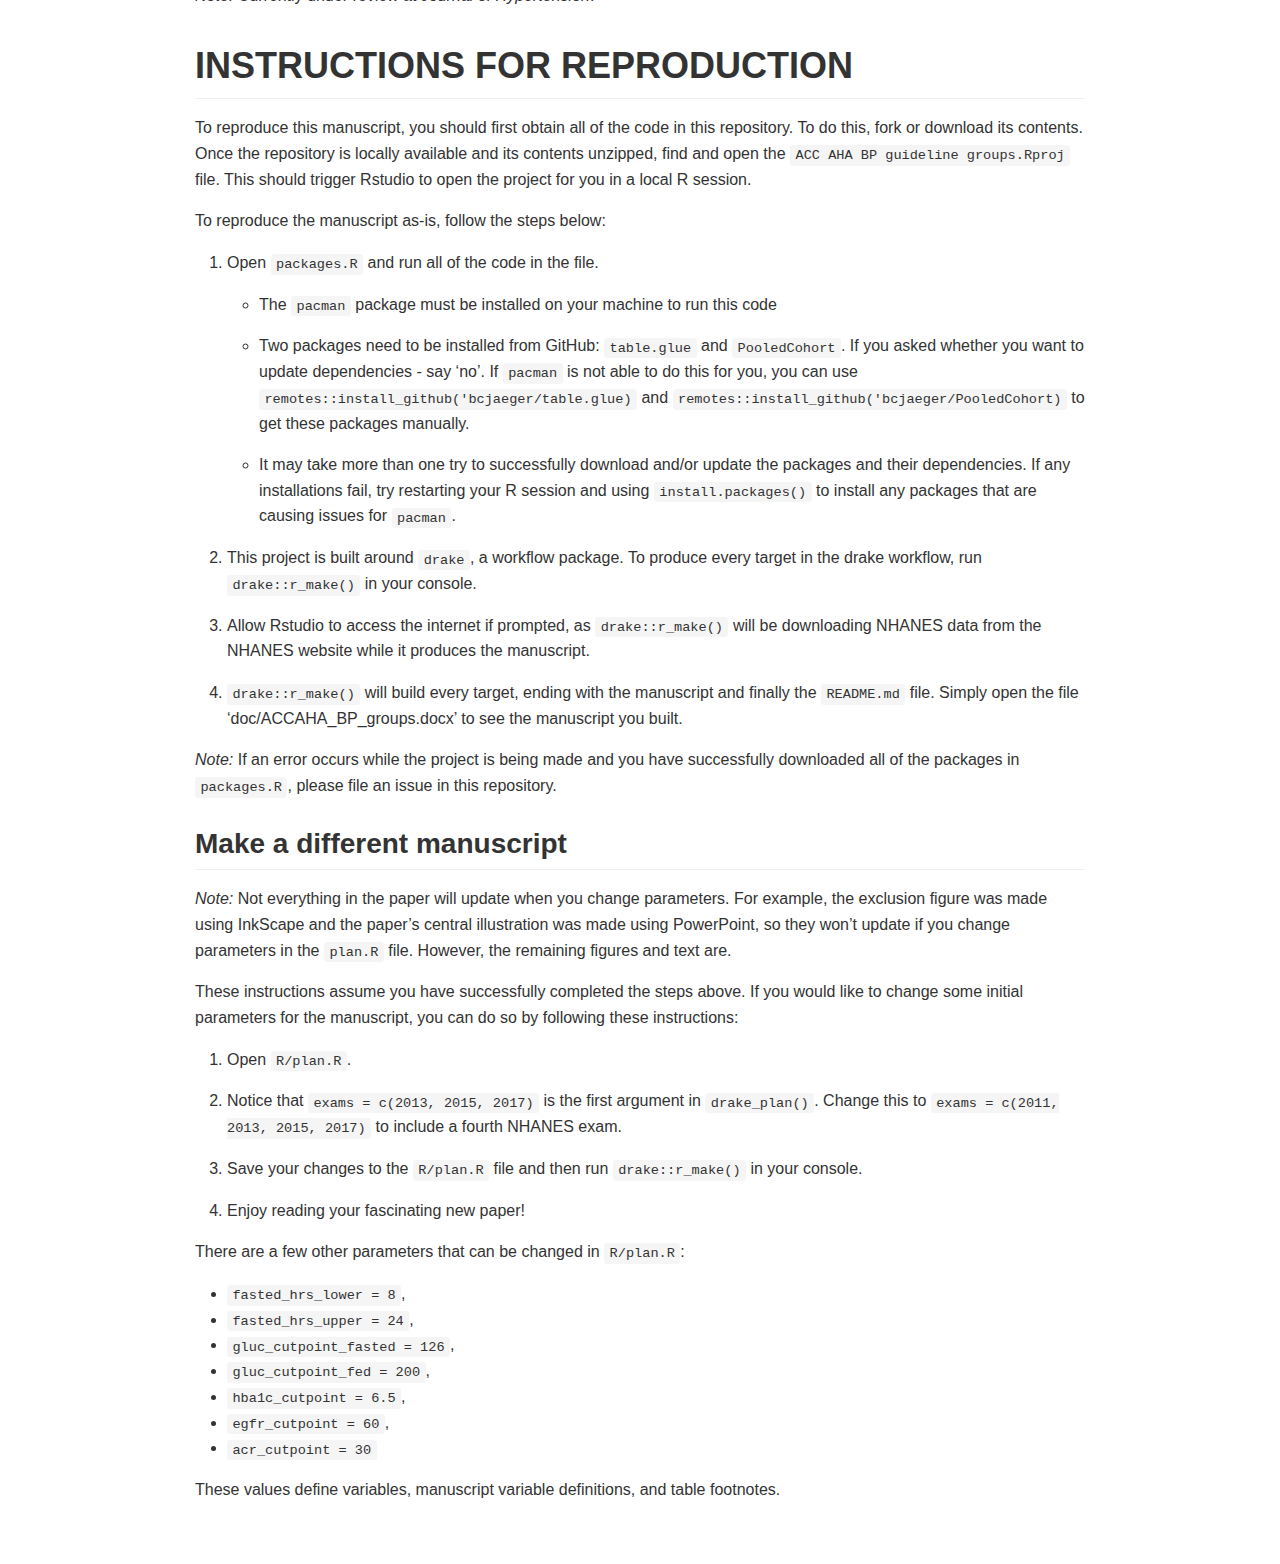
==== commit edb77de2: "go back to original years" ====
--- a/README.html
+++ b/README.html
@@ -32,13 +32,13 @@
 <h1 id="abstract">ABSTRACT</h1>
 <p><strong>Background:</strong> The 2017 American College of Cardiology/American Heart Association blood pressure (BP) guideline recommends using 10-year predicted atherosclerotic cardiovascular disease (ASCVD) risk to guide decisions to initiate antihypertensive medication.</p>
 <p><strong>Objectives:</strong> Determine if the majority of US adults in subgroups defined by diabetes, chronic kidney disease (CKD), and age ≥65 years have high ASCVD risk (i.e., 10-year predicted ASCVD risk ≥10% or clinical CVD), and estimate the age-adjusted probability of having high ASCVD risk.</p>
-<p><strong>Methods:</strong> Adults aged 40-79 years from the National Health and Nutrition Examination Survey 2011-2018 were included (n=11,478). We predicted 10-year ASCVD risk using the Pooled Cohort risk equations and clinical CVD was self-reported. Analyses were conducted overall and among those with stage 1 hypertension, defined by systolic BP of 130-139 mm Hg or diastolic BP of 80-89 mm Hg.</p>
-<p><strong>Results:</strong> Among US adults, an estimated 72.2%, 64.7%, and 83.8% of those with diabetes, CKD, and age ≥65 years had high ASCVD risk, respectively. Among US adults with stage 1 hypertension, an estimated 59.5%, 40.6%, and 73.1% of those with diabetes, CKD, and age ≥65 years had high ASCVD risk, respectively. The probability of having high ASCVD risk increased with age and exceeded 50% for US adults with diabetes and CKD at ages 52 and 57 years, respectively. For those with stage 1 hypertension, these ages were 53 and 62, respectively.</p>
+<p><strong>Methods:</strong> Adults aged 40-79 years from the National Health and Nutrition Examination Survey 2013-2018 were included (n=8,803). We predicted 10-year ASCVD risk using the Pooled Cohort risk equations and clinical CVD was self-reported. Analyses were conducted overall and among those with stage 1 hypertension, defined by systolic BP of 130-139 mm Hg or diastolic BP of 80-89 mm Hg.</p>
+<p><strong>Results:</strong> Among US adults, an estimated 72.3%, 64.5%, and 83.9% of those with diabetes, CKD, and age ≥65 years had high ASCVD risk, respectively. Among US adults with stage 1 hypertension, an estimated 55.0%, 36.7%, and 72.6% of those with diabetes, CKD, and age ≥65 years had high ASCVD risk, respectively. The probability of having high ASCVD risk increased with age and exceeded 50% for US adults with diabetes and CKD at ages 52 and 57 years, respectively. For those with stage 1 hypertension, these ages were 55 and 64, respectively.</p>
 <p><strong>Conclusions:</strong> Most US adults with diabetes, CKD, or age ≥65 years had high ASCVD risk. However, many with stage 1 hypertension did not.</p>
 <h2 id="central-illustration">Central Illustration</h2>
 <p>Distribution of US adults by blood pressure and antihypertensive medication use categories. In text, the proportion of adults with stage 1 hypertension at high atherosclerotic cardiovascular disease risk in subgroups defined by diabetes, chronic kidney disease and age ≥ 65 years.</p>
-<p><img src="[data-uri]" /><!-- --></p>
-<p>High atherosclerotic cardiovascular disease risk was defined by a 10-year predicted risk for atherosclerotic cardiovascular disease ≥ 10% or clinical cardiovascular disease. Data are from the National Health and Nutrition Examination Survey, 2011-2018.</p>
+<p><img src="[data-uri]" /><!-- --></p>
+<p>High atherosclerotic cardiovascular disease risk was defined by a 10-year predicted risk for atherosclerotic cardiovascular disease ≥ 10% or clinical cardiovascular disease. Data are from the National Health and Nutrition Examination Survey, 2013-2018.</p>
 <p>ASCVD = atherosclerotic cardiovascular disease; CKD = chronic kidney disease</p>
 <p><em>Note:</em> Currently under review at <em>Journal of Hypertension</em>.</p>
 <h1 id="instructions-for-reproduction">INSTRUCTIONS FOR REPRODUCTION</h1>
